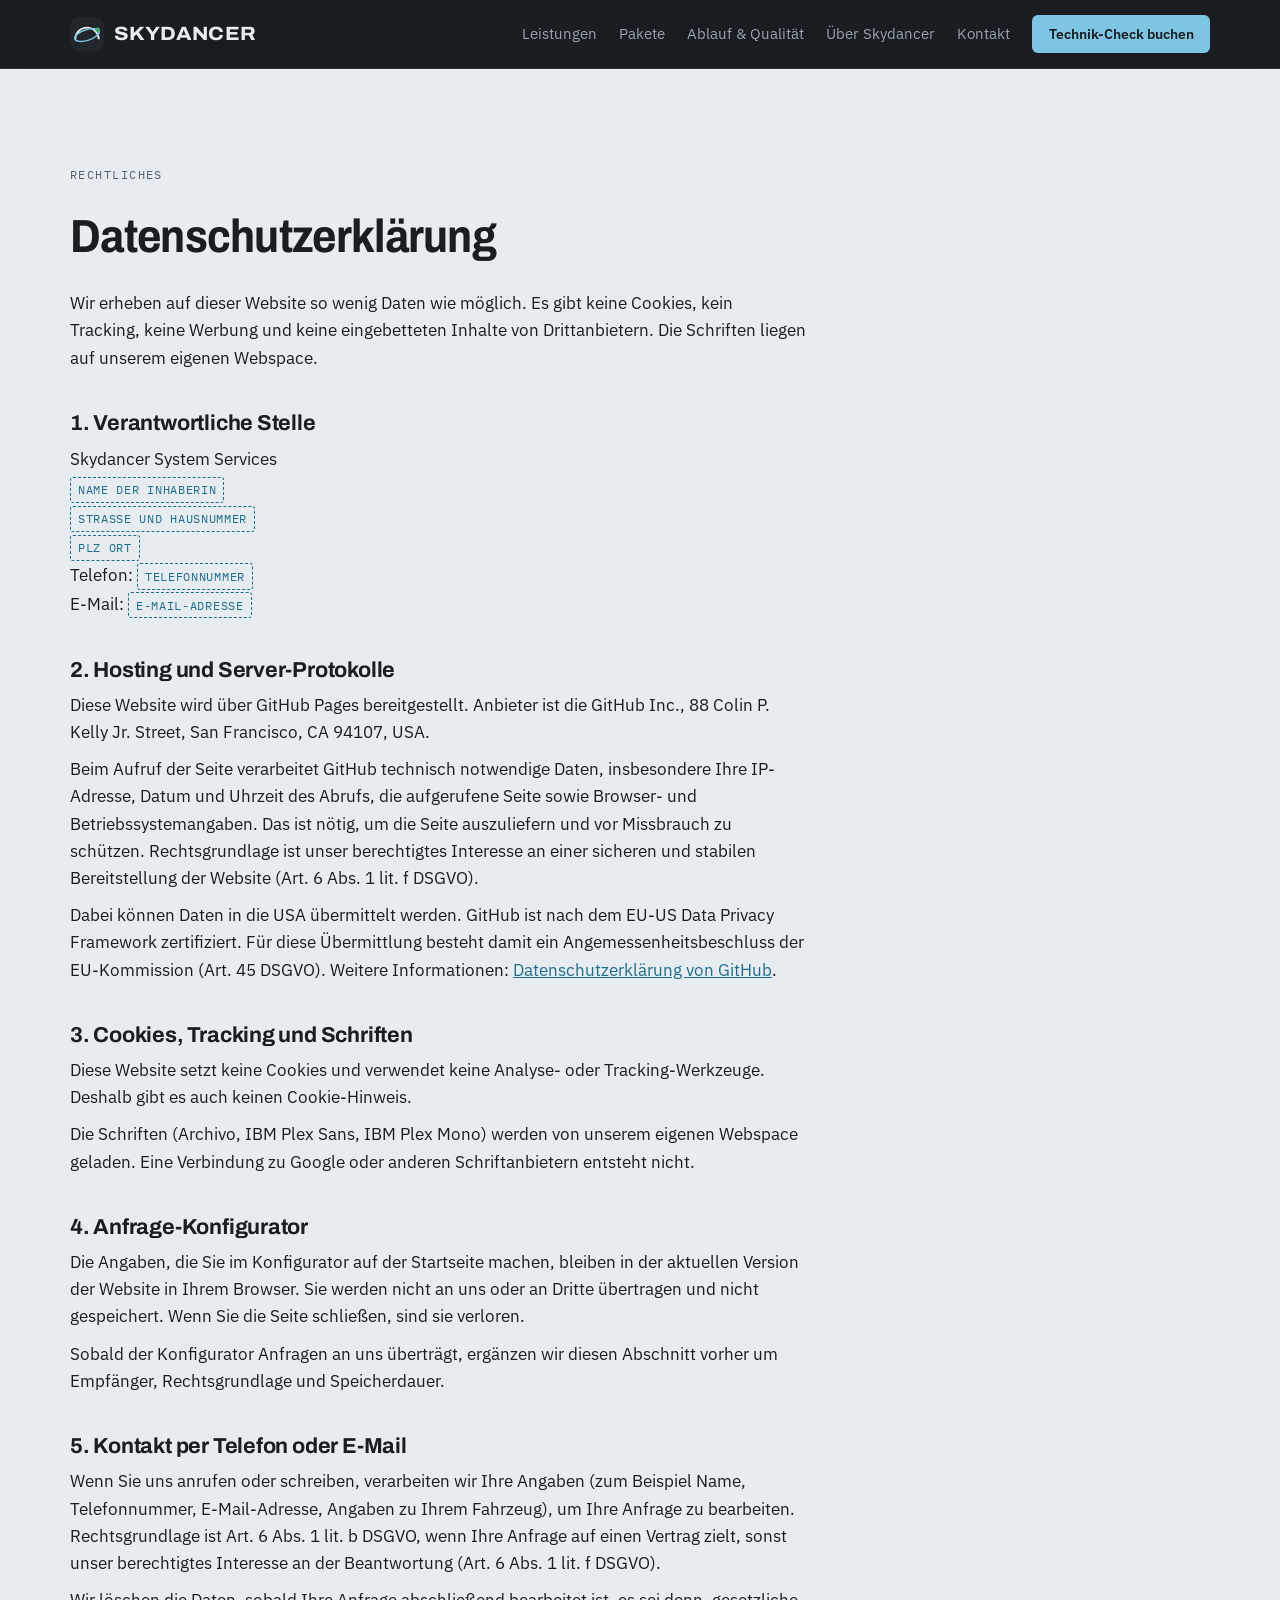
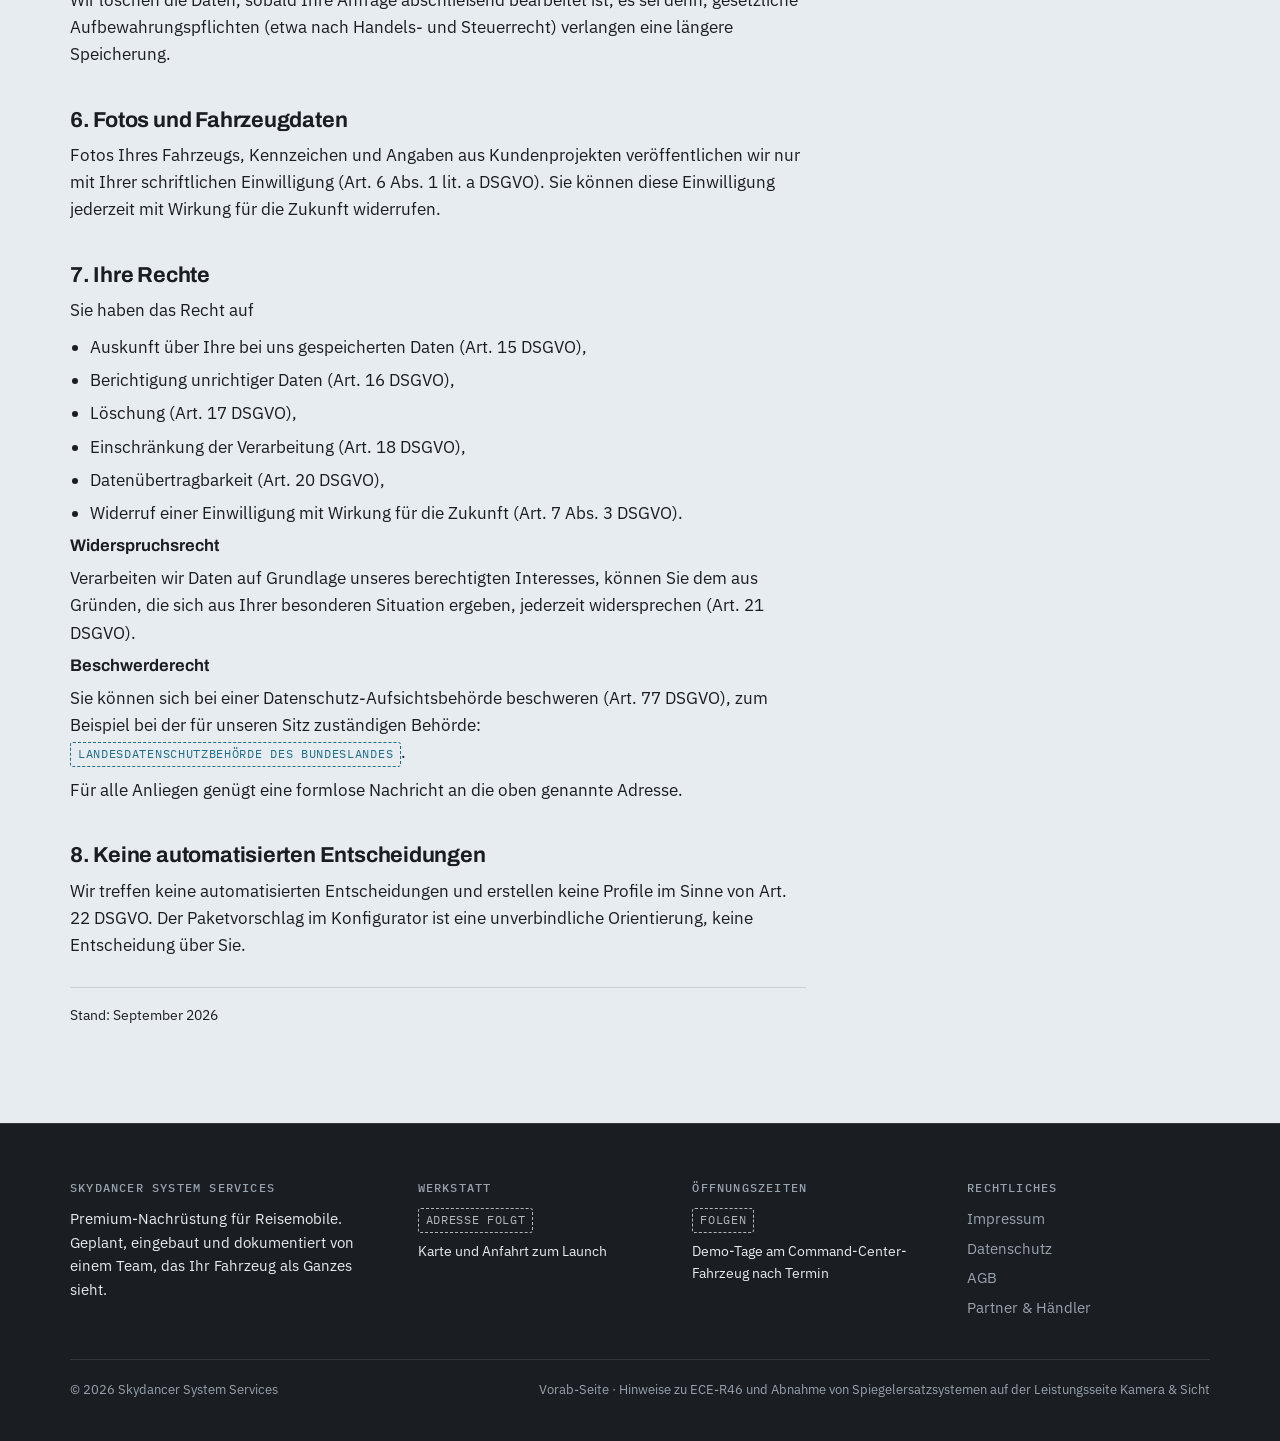
==== datenschutz.html @ 328a608f "Impressum und Datenschutz, Styles in gemeinsame Datei Impressum nach § 5 DDG und Datenschutzerklärun" ====
<!DOCTYPE html>
<html lang="de">
<head>
<meta charset="UTF-8" />
<meta name="viewport" content="width=device-width, initial-scale=1.0, viewport-fit=cover" />
<title>Datenschutz · Skydancer System Services</title>
<meta name="description" content="Datenschutzerklärung von Skydancer System Services." />
<meta name="robots" content="noindex, follow" />
<link rel="icon" href="data:image/svg+xml,%3Csvg xmlns='http://www.w3.org/2000/svg' viewBox='0 0 32 32'%3E%3Crect width='32' height='32' rx='8' fill='%231A1D21'/%3E%3Cpath d='M5 21a11 11 0 0 1 22 0' fill='none' stroke='%23E6ECF0' stroke-width='2'/%3E%3Cellipse cx='16' cy='17' rx='12' ry='5' fill='none' stroke='%237CC6E4' stroke-width='1.4' transform='rotate(-18 16 17)'/%3E%3Ccircle cx='26' cy='12' r='2.2' fill='%233FAE7A'/%3E%3C/svg%3E" />
<link rel="preload" href="fonts/archivo-500-800.woff2" as="font" type="font/woff2" crossorigin />
<link rel="stylesheet" href="fonts/fonts.css" />
<link rel="stylesheet" href="styles.css" />
</head>
<body>
<a class="skip" href="#inhalt">Zum Inhalt springen</a>

<header class="kopf">
  <div class="wrap kopf__innen">
    <a class="logo" href="index.html" aria-label="Skydancer, zur Startseite">
      <svg viewBox="0 0 32 32" aria-hidden="true"><rect width="32" height="32" rx="8" fill="#22262B"/><path d="M5 21a11 11 0 0 1 22 0" fill="none" stroke="#E6ECF0" stroke-width="1.8"/><ellipse cx="16" cy="17" rx="12" ry="5" fill="none" stroke="#7CC6E4" stroke-width="1.3" transform="rotate(-18 16 17)"/><circle cx="26" cy="12" r="2.2" fill="#3FAE7A"/></svg>
      <b>SKYDANCER</b>
    </a>
    <nav class="nav" aria-label="Hauptnavigation">
      <a href="index.html#bausteine">Leistungen</a>
      <a href="index.html#pakete">Pakete</a>
      <a href="index.html#ablauf">Ablauf &amp; Qualität</a>
      <a href="index.html#ueber">Über Skydancer</a>
      <a href="index.html#technik-check">Kontakt</a>
      <a class="btn" href="index.html#technik-check">Technik-Check buchen</a>
    </nav>
  </div>
</header>

<main id="inhalt" class="recht">
  <div class="wrap">
    <article class="recht__innen">
      <p class="label">Rechtliches</p>
      <h1>Datenschutzerklärung</h1>
      <p>Wir erheben auf dieser Website so wenig Daten wie möglich. Es gibt keine Cookies, kein Tracking, keine Werbung und keine eingebetteten Inhalte von Drittanbietern. Die Schriften liegen auf unserem eigenen Webspace.</p>

      <section>
        <h2>1. Verantwortliche Stelle</h2>
        <address>
          Skydancer System Services<br />
          <span class="ph">Name der Inhaberin</span><br />
          <span class="ph">Straße und Hausnummer</span><br />
          <span class="ph">PLZ Ort</span><br />
          Telefon: <span class="ph">Telefonnummer</span><br />
          E-Mail: <span class="ph">E-Mail-Adresse</span>
        </address>
      </section>

      <section>
        <h2>2. Hosting und Server-Protokolle</h2>
        <p>Diese Website wird über GitHub Pages bereitgestellt. Anbieter ist die GitHub Inc., 88 Colin P. Kelly Jr. Street, San Francisco, CA 94107, USA.</p>
        <p>Beim Aufruf der Seite verarbeitet GitHub technisch notwendige Daten, insbesondere Ihre IP-Adresse, Datum und Uhrzeit des Abrufs, die aufgerufene Seite sowie Browser- und Betriebssystemangaben. Das ist nötig, um die Seite auszuliefern und vor Missbrauch zu schützen. Rechtsgrundlage ist unser berechtigtes Interesse an einer sicheren und stabilen Bereitstellung der Website (Art. 6 Abs. 1 lit. f DSGVO).</p>
        <p>Dabei können Daten in die USA übermittelt werden. GitHub ist nach dem EU-US Data Privacy Framework zertifiziert. Für diese Übermittlung besteht damit ein Angemessenheitsbeschluss der EU-Kommission (Art. 45 DSGVO). Weitere Informationen: <a href="https://docs.github.com/de/site-policy/privacy-policies/github-general-privacy-statement" rel="noopener">Datenschutzerklärung von GitHub</a>.</p>
      </section>

      <section>
        <h2>3. Cookies, Tracking und Schriften</h2>
        <p>Diese Website setzt keine Cookies und verwendet keine Analyse- oder Tracking-Werkzeuge. Deshalb gibt es auch keinen Cookie-Hinweis.</p>
        <p>Die Schriften (Archivo, IBM Plex Sans, IBM Plex Mono) werden von unserem eigenen Webspace geladen. Eine Verbindung zu Google oder anderen Schriftanbietern entsteht nicht.</p>
      </section>

      <section>
        <h2>4. Anfrage-Konfigurator</h2>
        <p>Die Angaben, die Sie im Konfigurator auf der Startseite machen, bleiben in der aktuellen Version der Website in Ihrem Browser. Sie werden nicht an uns oder an Dritte übertragen und nicht gespeichert. Wenn Sie die Seite schließen, sind sie verloren.</p>
        <p>Sobald der Konfigurator Anfragen an uns überträgt, ergänzen wir diesen Abschnitt vorher um Empfänger, Rechtsgrundlage und Speicherdauer.</p>
      </section>

      <section>
        <h2>5. Kontakt per Telefon oder E-Mail</h2>
        <p>Wenn Sie uns anrufen oder schreiben, verarbeiten wir Ihre Angaben (zum Beispiel Name, Telefonnummer, E-Mail-Adresse, Angaben zu Ihrem Fahrzeug), um Ihre Anfrage zu bearbeiten. Rechtsgrundlage ist Art. 6 Abs. 1 lit. b DSGVO, wenn Ihre Anfrage auf einen Vertrag zielt, sonst unser berechtigtes Interesse an der Beantwortung (Art. 6 Abs. 1 lit. f DSGVO).</p>
        <p>Wir löschen die Daten, sobald Ihre Anfrage abschließend bearbeitet ist, es sei denn, gesetzliche Aufbewahrungspflichten (etwa nach Handels- und Steuerrecht) verlangen eine längere Speicherung.</p>
      </section>

      <section>
        <h2>6. Fotos und Fahrzeugdaten</h2>
        <p>Fotos Ihres Fahrzeugs, Kennzeichen und Angaben aus Kundenprojekten veröffentlichen wir nur mit Ihrer schriftlichen Einwilligung (Art. 6 Abs. 1 lit. a DSGVO). Sie können diese Einwilligung jederzeit mit Wirkung für die Zukunft widerrufen.</p>
      </section>

      <section>
        <h2>7. Ihre Rechte</h2>
        <p>Sie haben das Recht auf</p>
        <ul>
          <li>Auskunft über Ihre bei uns gespeicherten Daten (Art. 15 DSGVO),</li>
          <li>Berichtigung unrichtiger Daten (Art. 16 DSGVO),</li>
          <li>Löschung (Art. 17 DSGVO),</li>
          <li>Einschränkung der Verarbeitung (Art. 18 DSGVO),</li>
          <li>Datenübertragbarkeit (Art. 20 DSGVO),</li>
          <li>Widerruf einer Einwilligung mit Wirkung für die Zukunft (Art. 7 Abs. 3 DSGVO).</li>
        </ul>
        <h3>Widerspruchsrecht</h3>
        <p>Verarbeiten wir Daten auf Grundlage unseres berechtigten Interesses, können Sie dem aus Gründen, die sich aus Ihrer besonderen Situation ergeben, jederzeit widersprechen (Art. 21 DSGVO).</p>
        <h3>Beschwerderecht</h3>
        <p>Sie können sich bei einer Datenschutz-Aufsichtsbehörde beschweren (Art. 77 DSGVO), zum Beispiel bei der für unseren Sitz zuständigen Behörde: <span class="ph">Landesdatenschutzbehörde des Bundeslandes</span>.</p>
        <p>Für alle Anliegen genügt eine formlose Nachricht an die oben genannte Adresse.</p>
      </section>

      <section>
        <h2>8. Keine automatisierten Entscheidungen</h2>
        <p>Wir treffen keine automatisierten Entscheidungen und erstellen keine Profile im Sinne von Art. 22 DSGVO. Der Paketvorschlag im Konfigurator ist eine unverbindliche Orientierung, keine Entscheidung über Sie.</p>
      </section>

      <p class="recht__stand">Stand: September 2026</p>
    </article>
  </div>
</main>

<footer class="fuss">
  <div class="wrap">
    <div class="fuss__raster">
      <div>
        <h3>Skydancer System Services</h3>
        <p>Premium-Nachrüstung für Reisemobile. Geplant, eingebaut und dokumentiert von einem Team, das Ihr Fahrzeug als Ganzes sieht.</p>
      </div>
      <div>
        <h3>Werkstatt</h3>
        <p><span class="ph">Adresse folgt</span></p>
        <p class="leise" style="margin-top:8px; font-size:.85rem">Karte und Anfahrt zum Launch</p>
      </div>
      <div>
        <h3>Öffnungszeiten</h3>
        <p><span class="ph">folgen</span></p>
        <p class="leise" style="margin-top:8px; font-size:.85rem">Demo-Tage am Command-Center-Fahrzeug nach Termin</p>
      </div>
      <div>
        <h3>Rechtliches</h3>
        <ul>
          <li><a href="impressum.html">Impressum</a></li>
          <li><a href="datenschutz.html">Datenschutz</a></li>
          <li><a href="index.html#ueber">AGB</a></li>
          <li><a href="index.html#ueber">Partner &amp; Händler</a></li>
        </ul>
      </div>
    </div>
    <div class="fuss__unten">
      <span>© 2026 Skydancer System Services</span>
      <span>Vorab-Seite · Hinweise zu ECE-R46 und Abnahme von Spiegelersatzsystemen auf der Leistungsseite Kamera &amp; Sicht</span>
    </div>
  </div>
</footer>
</body>
</html>
---- fonts/fonts.css ----
/* Lokal gehostet (DSGVO): keine Verbindung zu Google Fonts. Nur Latin-Zeichensatz. */
@font-face {
  font-family: 'Archivo';
  font-style: normal;
  font-weight: 500 800;
  font-stretch: 62% 125%;
  font-display: swap;
  src: url(archivo-500-800.woff2) format('woff2');
  unicode-range: U+0000-00FF, U+0131, U+0152-0153, U+02BB-02BC, U+02C6, U+02DA, U+02DC, U+0304, U+0308, U+0329, U+2000-206F, U+20AC, U+2122, U+2191, U+2193, U+2212, U+2215, U+FEFF, U+FFFD;
}
@font-face {
  font-family: 'IBM Plex Mono';
  font-style: normal;
  font-weight: 400;
  font-display: swap;
  src: url(ibm-plex-mono-400.woff2) format('woff2');
  unicode-range: U+0000-00FF, U+0131, U+0152-0153, U+02BB-02BC, U+02C6, U+02DA, U+02DC, U+0304, U+0308, U+0329, U+2000-206F, U+20AC, U+2122, U+2191, U+2193, U+2212, U+2215, U+FEFF, U+FFFD;
}
@font-face {
  font-family: 'IBM Plex Mono';
  font-style: normal;
  font-weight: 500;
  font-display: swap;
  src: url(ibm-plex-mono-500.woff2) format('woff2');
  unicode-range: U+0000-00FF, U+0131, U+0152-0153, U+02BB-02BC, U+02C6, U+02DA, U+02DC, U+0304, U+0308, U+0329, U+2000-206F, U+20AC, U+2122, U+2191, U+2193, U+2212, U+2215, U+FEFF, U+FFFD;
}
@font-face {
  font-family: 'IBM Plex Sans';
  font-style: normal;
  font-weight: 400 600;
  font-stretch: 100%;
  font-display: swap;
  src: url(ibm-plex-sans.woff2) format('woff2');
  unicode-range: U+0000-00FF, U+0131, U+0152-0153, U+02BB-02BC, U+02C6, U+02DA, U+02DC, U+0304, U+0308, U+0329, U+2000-206F, U+20AC, U+2122, U+2191, U+2193, U+2212, U+2215, U+FEFF, U+FFFD;
}
---- styles.css ----
/* Skydancer — Vorab-Onepager nach KONZEPT.md.
   Bewusst ein einziger Look (Anthrazit mit Gletscherblau und kühlen hellen Flächen, kein Beige), daher keine Dark/Light-Umschaltung:
   alle Farben sind explizit gesetzt. */
:root {
  color-scheme: dark;
  --anthrazit: #1A1D21;
  --anthrazit-2: #22262B;
  --anthrazit-3: #2C3137;
  --eis: #E6ECF0;
  --eis-2: #F7F9FA;
  --gletscher: #7CC6E4;
  --gletscher-hell: #A6DAEE;
  --gletscher-dunkel: #1F6E8C;
  --gruen: #3FAE7A;
  --text: #E6ECF0;
  --text-leise: #98A3AE;
  --tinte: #1A1D21;
  --tinte-leise: #58626C;
  --linie: rgba(230, 236, 240, .12);
  --linie-stark: rgba(230, 236, 240, .28);
  --linie-hell: rgba(26, 29, 33, .14);

  --f-display: "Archivo", "Helvetica Neue", Arial, sans-serif;
  --f-text: "IBM Plex Sans", "Segoe UI", Roboto, Arial, sans-serif;
  --f-mono: "IBM Plex Mono", ui-monospace, "SFMono-Regular", Menlo, monospace;

  --s-1: clamp(2.6rem, 6.4vw, 5rem);
  --s-2: clamp(1.9rem, 3.8vw, 2.9rem);
  --s-3: clamp(1.25rem, 2vw, 1.5rem);
  --s-body: 1.0625rem;
  --s-klein: .875rem;
  --s-label: .75rem;

  --r: 6px;
  --breite: 1180px;
}

* { box-sizing: border-box; }
[hidden] { display: none !important; }
html { scroll-behavior: smooth; -webkit-text-size-adjust: 100%; }
@media (prefers-reduced-motion: reduce) {
  html { scroll-behavior: auto; }
  *, *::before, *::after { animation: none !important; transition: none !important; }
}
body {
  margin: 0;
  background: var(--anthrazit);
  color: var(--text);
  font-family: var(--f-text);
  font-size: var(--s-body);
  line-height: 1.6;
  font-variant-numeric: tabular-nums;
}
img, svg { max-width: 100%; }
a { color: inherit; }
h1, h2, h3 { font-family: var(--f-display); line-height: 1.08; margin: 0; text-wrap: balance; font-weight: 700; }
h1 { font-size: var(--s-1); font-stretch: 88%; letter-spacing: -.015em; }
h2 { font-size: var(--s-2); font-stretch: 92%; letter-spacing: -.01em; }
h3 { font-size: var(--s-3); font-stretch: 100%; font-weight: 650; }
p { margin: 0; }
:focus-visible { outline: 2px solid var(--gletscher-hell); outline-offset: 3px; border-radius: 3px; }

.wrap { max-width: var(--breite); margin-inline: auto; padding-inline: 20px; }
.label {
  font-family: var(--f-mono); font-size: var(--s-label); letter-spacing: .12em;
  text-transform: uppercase; color: var(--text-leise);
}
.leise { color: var(--text-leise); }
.skip { position: absolute; left: -999px; top: 0; }
.skip:focus { left: 16px; top: 16px; z-index: 100; background: var(--eis); color: var(--anthrazit); padding: 8px 14px; }

/* Buttons */
.btn {
  display: inline-flex; align-items: center; justify-content: center; gap: .5em;
  font: 600 .95rem/1 var(--f-text); text-decoration: none; cursor: pointer;
  padding: .95em 1.4em; border-radius: var(--r); border: 1px solid transparent;
  background: var(--gletscher); color: var(--anthrazit); transition: background .15s;
}
.btn:hover { background: var(--gletscher-hell); }
.btn--linie { background: transparent; color: var(--text); border-color: var(--linie-stark); }
.btn--linie:hover { background: rgba(230,236,240,.08); }
.btn-zeile { display: flex; flex-wrap: wrap; gap: 12px; }

/* Platzhalter: Inhalte, die erst mit echten Projekten kommen */
.ph {
  display: inline-block; font-family: var(--f-mono); font-size: .72rem; letter-spacing: .06em;
  text-transform: uppercase; padding: .2em .6em; border: 1px dashed currentColor; border-radius: 3px; opacity: .75;
}

/* ================= Header ================= */
.kopf {
  position: sticky; top: env(safe-area-inset-top, 0px); z-index: 20;
  background: rgba(26, 29, 33, .92); backdrop-filter: blur(10px); -webkit-backdrop-filter: blur(10px);
  border-bottom: 1px solid var(--linie);
}
.kopf__innen { display: flex; align-items: center; gap: 24px; min-height: 68px; }
.logo { display: flex; align-items: center; gap: 10px; text-decoration: none; margin-right: auto; }
.logo svg { width: 34px; height: 34px; flex: none; }
.logo b { font: 750 1.2rem/1 var(--f-display); font-stretch: 110%; letter-spacing: .02em; }
.nav { display: flex; align-items: center; gap: 22px; }
.nav a:not(.btn) { text-decoration: none; font-size: .92rem; color: var(--text-leise); }
.nav a:not(.btn):hover { color: var(--text); }
.nav .btn { padding: .75em 1.1em; font-size: .88rem; }
@media (max-width: 960px) { .nav a:not(.btn) { display: none; } }
@media (max-width: 560px) { .nav { display: none; } }

/* ================= 1 Hero ================= */
.hero { position: relative; overflow: hidden; border-bottom: 1px solid var(--linie); }
.hero__himmel { position: absolute; inset: 0; z-index: 0; }
.hero__himmel svg { width: 100%; height: 100%; display: block; }
.hero__innen {
  position: relative; z-index: 1; display: grid; gap: 40px;
  grid-template-columns: minmax(0, 1.15fr) minmax(0, .85fr); align-items: end;
  padding-block: clamp(56px, 9vw, 112px) clamp(40px, 6vw, 72px);
}
@media (max-width: 880px) { .hero__innen { grid-template-columns: minmax(0, 1fr); } }
.hero__text { display: grid; gap: 22px; max-width: 40rem; }
.hero__kern { font-family: var(--f-mono); font-size: .85rem; letter-spacing: .04em; color: var(--eis); display: flex; flex-wrap: wrap; gap: .3em 1.1em; }
.hero__kern span::before { content: ""; display: inline-block; width: 6px; height: 6px; border-radius: 50%; background: var(--gruen); margin-right: .55em; vertical-align: .15em; }
.hero__sub { font-size: 1.15rem; color: var(--text-leise); max-width: 34rem; }
.einstiege { display: grid; gap: 10px; }
.einstiege__liste { display: flex; flex-wrap: wrap; gap: 8px; }
.einstieg {
  font: 500 .9rem/1 var(--f-text); text-decoration: none; color: var(--eis);
  padding: .7em 1em; border: 1px solid var(--linie-stark); border-radius: 100px; background: rgba(26,29,33,.5);
}
.einstieg:hover { border-color: var(--gletscher); color: var(--gletscher-hell); }

/* Statustafel wie in der SmartCamper-App */
.tafel {
  background: rgba(34, 38, 43, .88); border: 1px solid var(--linie-stark); border-radius: 14px;
  padding: 18px; display: grid; gap: 14px; box-shadow: 0 30px 60px -30px rgba(0,0,0,.6);
  font-family: var(--f-mono); font-size: .8rem; max-width: 420px; justify-self: end; width: 100%;
}
@media (max-width: 880px) { .tafel { justify-self: start; } }
.tafel__kopf { display: flex; justify-content: space-between; color: var(--text-leise); letter-spacing: .08em; text-transform: uppercase; font-size: .7rem; }
.tafel__ok { color: var(--gruen); }
.tafel__raster { display: grid; grid-template-columns: repeat(2, minmax(0, 1fr)); gap: 8px; }
.kachel { border: 1px solid var(--linie); border-radius: 8px; padding: 10px 12px; display: grid; gap: 4px; }
.kachel dt { color: var(--text-leise); font-size: .68rem; letter-spacing: .08em; text-transform: uppercase; }
.kachel dd { margin: 0; font-size: 1.15rem; color: var(--eis); }
.kachel dd small { font-size: .72rem; color: var(--text-leise); }
.balken { height: 3px; background: var(--linie); border-radius: 2px; overflow: hidden; }
.balken i { display: block; height: 100%; background: var(--gruen); }
.tafel__fuss { display: flex; justify-content: space-between; gap: 8px; color: var(--text-leise); font-size: .7rem; border-top: 1px solid var(--linie); padding-top: 10px; }
.puls { display: inline-block; width: 7px; height: 7px; border-radius: 50%; background: var(--gruen); margin-right: 6px; animation: puls 2.4s ease-in-out infinite; }
@keyframes puls { 50% { opacity: .35; } }

/* ================= 2 Vertrauensleiste ================= */
.vertrauen { border-bottom: 1px solid var(--linie); background: var(--anthrazit-2); }
.vertrauen__innen { display: flex; flex-wrap: wrap; align-items: center; gap: 14px 36px; padding-block: 22px; }
.marken { display: flex; flex-wrap: wrap; gap: 8px 28px; font: 600 .95rem/1 var(--f-display); font-stretch: 115%; letter-spacing: .08em; color: var(--eis); opacity: .85; }
.vertrauen__zahlen { display: flex; flex-wrap: wrap; gap: 10px; margin-left: auto; color: var(--text-leise); }

/* ================= Sektionen ================= */
.sek { padding-block: clamp(72px, 10vw, 128px); }
.sek--hell { background: var(--eis); color: var(--tinte); }
.sek--hell .label, .sek--hell .leise { color: var(--tinte-leise); }
.sek--tief { background: var(--anthrazit-2); }
.sek__kopf { display: grid; gap: 16px; max-width: 44rem; margin-bottom: clamp(36px, 5vw, 56px); }
.sek__kopf p { font-size: 1.1rem; }

/* 3 Problem */
.problem { display: grid; grid-template-columns: minmax(0, 1fr) minmax(0, 1fr); gap: clamp(32px, 6vw, 80px); align-items: start; }
@media (max-width: 820px) { .problem { grid-template-columns: minmax(0, 1fr); } }
.chaos { display: grid; gap: 10px; }
.chaos li {
  list-style: none; display: grid; grid-template-columns: 7.5rem minmax(0, 1fr) auto; gap: 12px; align-items: baseline;
  padding: 12px 0; border-bottom: 1px solid var(--linie-hell); font-size: .95rem;
}
.chaos ul { margin: 0; padding: 0; }
.chaos .app { font-family: var(--f-mono); font-size: .78rem; color: var(--tinte-leise); }
.chaos .wer { font-family: var(--f-mono); font-size: .78rem; color: var(--gletscher-dunkel); text-align: right; }
@media (max-width: 480px) { .chaos li { grid-template-columns: minmax(0, 1fr); gap: 2px; } .chaos .wer { text-align: left; } }
.unterschied { display: grid; gap: 22px; }
.unterschied div { display: grid; gap: 4px; padding-left: 18px; border-left: 2px solid var(--gletscher); }
.unterschied h3 { font-size: 1.1rem; }
.unterschied p { color: var(--tinte-leise); font-size: .98rem; }

/* 4 Bausteine */
.bausteine { display: grid; grid-template-columns: repeat(auto-fit, minmax(210px, 1fr)); gap: 1px; background: var(--linie); border: 1px solid var(--linie); border-radius: 10px; overflow: hidden; }
.baustein { background: var(--anthrazit); padding: 26px 22px; display: flex; flex-direction: column; gap: 12px; }
.baustein svg { width: 36px; height: 36px; color: var(--gletscher); }
.baustein p { color: var(--text-leise); font-size: .95rem; flex: 1; }
.baustein .preis { font-family: var(--f-mono); font-size: .8rem; color: var(--eis); border-top: 1px solid var(--linie); padding-top: 12px; }
.baustein .preis small { display: block; color: var(--text-leise); font-size: .7rem; letter-spacing: .06em; text-transform: uppercase; }
.baustein a { font-size: .9rem; font-weight: 600; color: var(--gletscher-hell); text-decoration: none; }
.baustein a:hover { text-decoration: underline; }
.preishinweis { margin-top: 18px; font-size: var(--s-klein); color: var(--text-leise); }

/* 5 Command Center */
.cc { display: grid; grid-template-columns: minmax(0, 1.5fr) minmax(0, 1fr); gap: 32px; align-items: start; }
@media (max-width: 960px) { .cc { grid-template-columns: minmax(0, 1fr); } }
.fahrzeug { position: relative; border: 1px solid var(--linie); border-radius: 12px; background:
  linear-gradient(var(--linie) 1px, transparent 1px) 0 0 / 40px 40px,
  linear-gradient(90deg, var(--linie) 1px, transparent 1px) 0 0 / 40px 40px, var(--anthrazit); overflow: hidden; }
.fahrzeug svg { display: block; width: 100%; height: auto; }
.fahrzeug__masze { position: absolute; left: 14px; top: 12px; font-family: var(--f-mono); font-size: .7rem; color: var(--text-leise); letter-spacing: .06em; }
.hotspot {
  position: absolute; transform: translate(-50%, -50%); width: 34px; height: 34px; border-radius: 50%;
  border: 1.5px solid var(--gletscher); background: rgba(26,29,33,.85); color: var(--eis); cursor: pointer;
  font: 600 .72rem/1 var(--f-mono); display: grid; place-items: center; padding: 0;
}
.hotspot::after { content: ""; position: absolute; inset: -7px; border-radius: 50%; border: 1px solid var(--gletscher); opacity: .5; animation: ring 2.8s ease-out infinite; }
@keyframes ring { from { transform: scale(.7); opacity: .6; } to { transform: scale(1.4); opacity: 0; } }
.hotspot[aria-pressed="true"] { background: var(--gletscher); color: var(--anthrazit); }
.hotspot[aria-pressed="true"]::after { animation: none; opacity: 0; }
@media (max-width: 520px) { .hotspot { width: 28px; height: 28px; } }
.modul-legende { display: flex; flex-wrap: wrap; gap: 6px; padding: 12px 14px; border-top: 1px solid var(--linie); }
.modul-legende button {
  font: 500 .8rem/1 var(--f-text); color: var(--text-leise); background: none; cursor: pointer;
  border: 1px solid var(--linie); border-radius: 100px; padding: .55em .85em;
}
.modul-legende button[aria-pressed="true"] { color: var(--eis); border-color: var(--gletscher); }
.modul { border: 1px solid var(--linie); border-radius: 12px; padding: 24px; display: grid; gap: 14px; background: var(--anthrazit-2); }
.modul ul { margin: 0; padding-left: 1.1em; color: var(--text-leise); display: grid; gap: 6px; font-size: .95rem; }
.modul__status { font-family: var(--f-mono); font-size: .78rem; color: var(--gruen); }
.cc__paket { margin-top: 24px; display: grid; gap: 14px; border-top: 1px solid var(--linie); padding-top: 22px; }
.cc__preis { font: 700 clamp(1.7rem, 3vw, 2.2rem)/1 var(--f-display); font-stretch: 95%; color: var(--eis); }
.cc__preis small { font: 400 .8rem/1.4 var(--f-text); color: var(--text-leise); display: block; margin-top: 6px; }

.leiter { margin-top: clamp(48px, 6vw, 72px); overflow-x: auto; }
.leiter table { width: 100%; min-width: 640px; border-collapse: collapse; font-size: .92rem; }
.leiter th, .leiter td { text-align: left; padding: 14px 12px; border-bottom: 1px solid var(--linie); vertical-align: top; }
.leiter th { font: 500 var(--s-label)/1.3 var(--f-mono); letter-spacing: .1em; text-transform: uppercase; color: var(--text-leise); }
.leiter td:nth-child(3) { font-family: var(--f-mono); white-space: nowrap; color: var(--eis); }
.leiter tr.empfohlen td { background: rgba(124,198,228,.09); }
.leiter tr.empfohlen td:first-child { box-shadow: inset 2px 0 0 var(--gletscher); }
.badge { font: 500 .66rem/1 var(--f-mono); letter-spacing: .08em; text-transform: uppercase; background: var(--gletscher); color: var(--anthrazit); padding: .35em .55em; border-radius: 3px; margin-left: .5em; vertical-align: .15em; }

/* 6 Ablauf */
.ablauf { display: grid; grid-template-columns: repeat(4, minmax(0, 1fr)); gap: 0; counter-reset: schritt; position: relative; }
@media (max-width: 880px) { .ablauf { grid-template-columns: minmax(0, 1fr); } }
.schritt { padding: 26px 22px 26px 0; border-top: 2px solid var(--tinte); display: grid; gap: 10px; align-content: start; }
@media (max-width: 880px) { .schritt { padding-right: 0; } }
.schritt__nr { font-family: var(--f-mono); font-size: .8rem; color: var(--gletscher-dunkel); letter-spacing: .08em; }
.schritt p { color: var(--tinte-leise); font-size: .96rem; }
.schritt .dauer { font-family: var(--f-mono); font-size: .75rem; color: var(--tinte); }
.ablauf__cta { margin-top: 40px; display: flex; flex-wrap: wrap; gap: 16px; align-items: center; }
.sek--hell .btn--linie { color: var(--tinte); border-color: rgba(26, 29, 33,.35); }

/* 7 Referenz */
.referenz { display: grid; grid-template-columns: minmax(0, 1fr) minmax(0, 1fr); gap: clamp(32px, 5vw, 64px); align-items: start; }
@media (max-width: 880px) { .referenz { grid-template-columns: minmax(0, 1fr); } }
.story { display: grid; gap: 18px; }
.story dl { display: grid; grid-template-columns: 7rem minmax(0, 1fr); gap: 10px 16px; margin: 0; }
.story dt { font-family: var(--f-mono); font-size: .75rem; letter-spacing: .08em; text-transform: uppercase; color: var(--text-leise); padding-top: .2em; }
.story dd { margin: 0; }
.zitat { font: 500 1.25rem/1.4 var(--f-display); font-stretch: 95%; color: var(--eis); border-left: 2px solid var(--gletscher); padding-left: 18px; }
.akte { border: 1px solid var(--linie-stark); border-radius: 10px; background: var(--anthrazit); font-family: var(--f-mono); font-size: .8rem; overflow: hidden; }
.akte__kopf { display: flex; justify-content: space-between; gap: 10px; flex-wrap: wrap; padding: 14px 16px; border-bottom: 1px solid var(--linie); color: var(--text-leise); font-size: .72rem; letter-spacing: .06em; text-transform: uppercase; }
.akte__scroll { overflow-x: auto; }
.akte table { width: 100%; border-collapse: collapse; min-width: 420px; }
.akte th, .akte td { text-align: left; padding: 9px 16px; border-bottom: 1px solid var(--linie); }
.akte th { color: var(--text-leise); font-weight: 400; font-size: .68rem; letter-spacing: .08em; text-transform: uppercase; }
.akte td.num { text-align: right; }
.akte th.num { text-align: right; }
.akte__fuss { padding: 12px 16px; color: var(--text-leise); display: flex; flex-wrap: wrap; justify-content: space-between; gap: 8px; }

/* 8 Konfigurator */
.konf { display: grid; grid-template-columns: minmax(0, 1fr) minmax(0, 1.4fr); gap: clamp(32px, 5vw, 72px); align-items: start; }
@media (max-width: 900px) { .konf { grid-template-columns: minmax(0, 1fr); } }
.konf__info { display: grid; gap: 18px; }
.konf__info ol { margin: 0; padding-left: 1.2em; display: grid; gap: 6px; color: var(--tinte-leise); }
.formular { background: var(--eis-2); border: 1px solid var(--linie-hell); border-radius: 12px; padding: clamp(20px, 3vw, 32px); display: grid; gap: 22px; color: var(--tinte); }
.fortschritt { display: grid; grid-template-columns: repeat(4, minmax(0, 1fr)); gap: 6px; }
.fortschritt span { display: grid; gap: 6px; font: 500 .7rem/1.2 var(--f-mono); letter-spacing: .06em; text-transform: uppercase; color: var(--tinte-leise); }
.fortschritt span::before { content: ""; height: 3px; border-radius: 2px; background: var(--linie-hell); }
.fortschritt span.fertig::before, .fortschritt span.aktiv::before { background: var(--gletscher); }
.fortschritt span.aktiv { color: var(--tinte); }
@media (max-width: 480px) { .fortschritt span { font-size: 0; gap: 0; } }
fieldset { border: 0; margin: 0; padding: 0; display: grid; gap: 16px; min-width: 0; }
legend { font: 700 1.3rem/1.2 var(--f-display); padding: 0; margin-bottom: 4px; }
.feld { display: grid; gap: 6px; }
.feld > label, .feld > .feld__titel { font-size: .85rem; font-weight: 600; }
.feld small { color: var(--tinte-leise); font-size: .8rem; }
.feldreihe { display: grid; grid-template-columns: repeat(auto-fit, minmax(150px, 1fr)); gap: 14px; }
input[type="text"], input[type="tel"], input[type="number"], select, textarea {
  font: 400 1rem/1.4 var(--f-text); color: var(--tinte); background: #fff; width: 100%;
  border: 1px solid rgba(26, 29, 33,.25); border-radius: var(--r); padding: .7em .8em;
  color-scheme: light;
}
textarea { min-height: 84px; resize: vertical; }
input:focus-visible, select:focus-visible, textarea:focus-visible { outline: 2px solid var(--gletscher); outline-offset: 1px; }
.chips { display: flex; flex-wrap: wrap; gap: 8px; }
.chip { position: relative; }
.chip input { position: absolute; opacity: 0; inset: 0; margin: 0; cursor: pointer; }
.chip span { display: inline-block; padding: .6em 1em; border: 1px solid rgba(26, 29, 33,.25); border-radius: 100px; font-size: .9rem; background: #fff; }
.chip input:checked + span { background: var(--anthrazit); color: var(--eis); border-color: var(--anthrazit); }
.chip input:focus-visible + span { outline: 2px solid var(--gletscher); outline-offset: 2px; }
.wahl { display: grid; grid-template-columns: repeat(auto-fit, minmax(170px, 1fr)); gap: 8px; }
.wahl label { position: relative; display: grid; gap: 4px; padding: 14px; border: 1px solid rgba(26, 29, 33,.2); border-radius: 8px; background: #fff; cursor: pointer; font-size: .82rem; color: var(--tinte-leise); }
.wahl label b { font-size: .95rem; color: var(--tinte); }
.wahl input { position: absolute; top: 12px; right: 12px; accent-color: var(--gletscher-dunkel); }
.wahl label:has(input:checked) { border-color: var(--gletscher-dunkel); box-shadow: inset 0 0 0 1px var(--gletscher-dunkel); }
.check { display: flex; gap: 10px; align-items: flex-start; font-size: .95rem; }
.check input { margin-top: .3em; accent-color: var(--gletscher-dunkel); }
.vorschlag { border: 1px dashed rgba(26, 29, 33,.3); border-radius: 8px; padding: 14px 16px; display: grid; gap: 4px; font-size: .92rem; }
.vorschlag b { font-family: var(--f-display); font-size: 1.05rem; }
.vorschlag .spanne { font-family: var(--f-mono); color: var(--gletscher-dunkel); }
.formular__nav { display: flex; justify-content: space-between; gap: 10px; flex-wrap: wrap; border-top: 1px solid var(--linie-hell); padding-top: 18px; }
.formular__nav .btn--linie { color: var(--tinte); border-color: rgba(26, 29, 33,.3); }
.formular__nav .btn--linie:hover { background: rgba(26, 29, 33,.06); }
.fehler { color: #A3341F; font-size: .88rem; }
.ergebnis { display: grid; gap: 14px; }
.ergebnis h3 { font-size: 1.4rem; }
.ergebnis dl { display: grid; grid-template-columns: 9rem minmax(0, 1fr); gap: 8px 14px; margin: 0; font-size: .92rem; }
.ergebnis dt { color: var(--tinte-leise); }
.ergebnis dd { margin: 0; }
.hinweis { font-size: .85rem; color: var(--tinte-leise); background: rgba(26, 29, 33,.05); border-radius: 6px; padding: 12px 14px; }

/* Footer */
.fuss { padding-block: 56px 40px; border-top: 1px solid var(--linie); }
.fuss__raster { display: grid; grid-template-columns: 1.3fr 1fr 1fr 1fr; gap: 32px; }
@media (max-width: 820px) { .fuss__raster { grid-template-columns: minmax(0, 1fr) minmax(0, 1fr); } }
@media (max-width: 480px) { .fuss__raster { grid-template-columns: minmax(0, 1fr); } }
.fuss h3 { font: 500 var(--s-label)/1.3 var(--f-mono); letter-spacing: .1em; text-transform: uppercase; color: var(--text-leise); margin-bottom: 12px; }
.fuss p, .fuss li { font-size: .92rem; color: var(--eis); }
.fuss ul { list-style: none; margin: 0; padding: 0; display: grid; gap: 6px; }
.fuss a { text-decoration: none; color: var(--text-leise); }
.fuss a:hover { color: var(--eis); }
.fuss__unten { margin-top: 40px; padding-top: 20px; border-top: 1px solid var(--linie); display: flex; flex-wrap: wrap; justify-content: space-between; gap: 12px; font-size: .8rem; color: var(--text-leise); }

/* Sticky-CTA mobil */
.mobil-cta {
  display: none; position: fixed; left: 0; right: 0; bottom: 0; z-index: 30;
  padding: 10px 16px calc(10px + env(safe-area-inset-bottom, 0px));
  background: rgba(26,29,33,.96); border-top: 1px solid var(--linie-stark);
  gap: 8px;
}
.mobil-cta .btn { flex: 1; padding: .9em .6em; font-size: .9rem; }
@media (max-width: 720px) {
  .mobil-cta { display: flex; }
  body { padding-bottom: 76px; }
}

/* ================= Rechtsseiten (Impressum, Datenschutz) ================= */
.recht { padding-block: clamp(48px, 8vw, 96px); background: var(--eis); color: var(--tinte); }
.recht__innen { max-width: 46rem; display: grid; gap: 28px; }
.recht h1 { font-size: var(--s-2); }
.recht h2 { font-size: 1.35rem; font-stretch: 100%; margin-top: 12px; }
.recht h3 { font-size: 1.05rem; }
.recht section { display: grid; gap: 10px; }
.recht p, .recht li { color: var(--tinte); }
.recht ul { margin: 0; padding-left: 1.2em; display: grid; gap: 6px; }
.recht a { color: var(--gletscher-dunkel); }
.recht .label { color: var(--tinte-leise); }
.recht address { font-style: normal; line-height: 1.7; }
.recht__stand { font-size: var(--s-klein); color: var(--tinte-leise); border-top: 1px solid var(--linie-hell); padding-top: 16px; }
.recht .ph { color: var(--gletscher-dunkel); opacity: 1; }
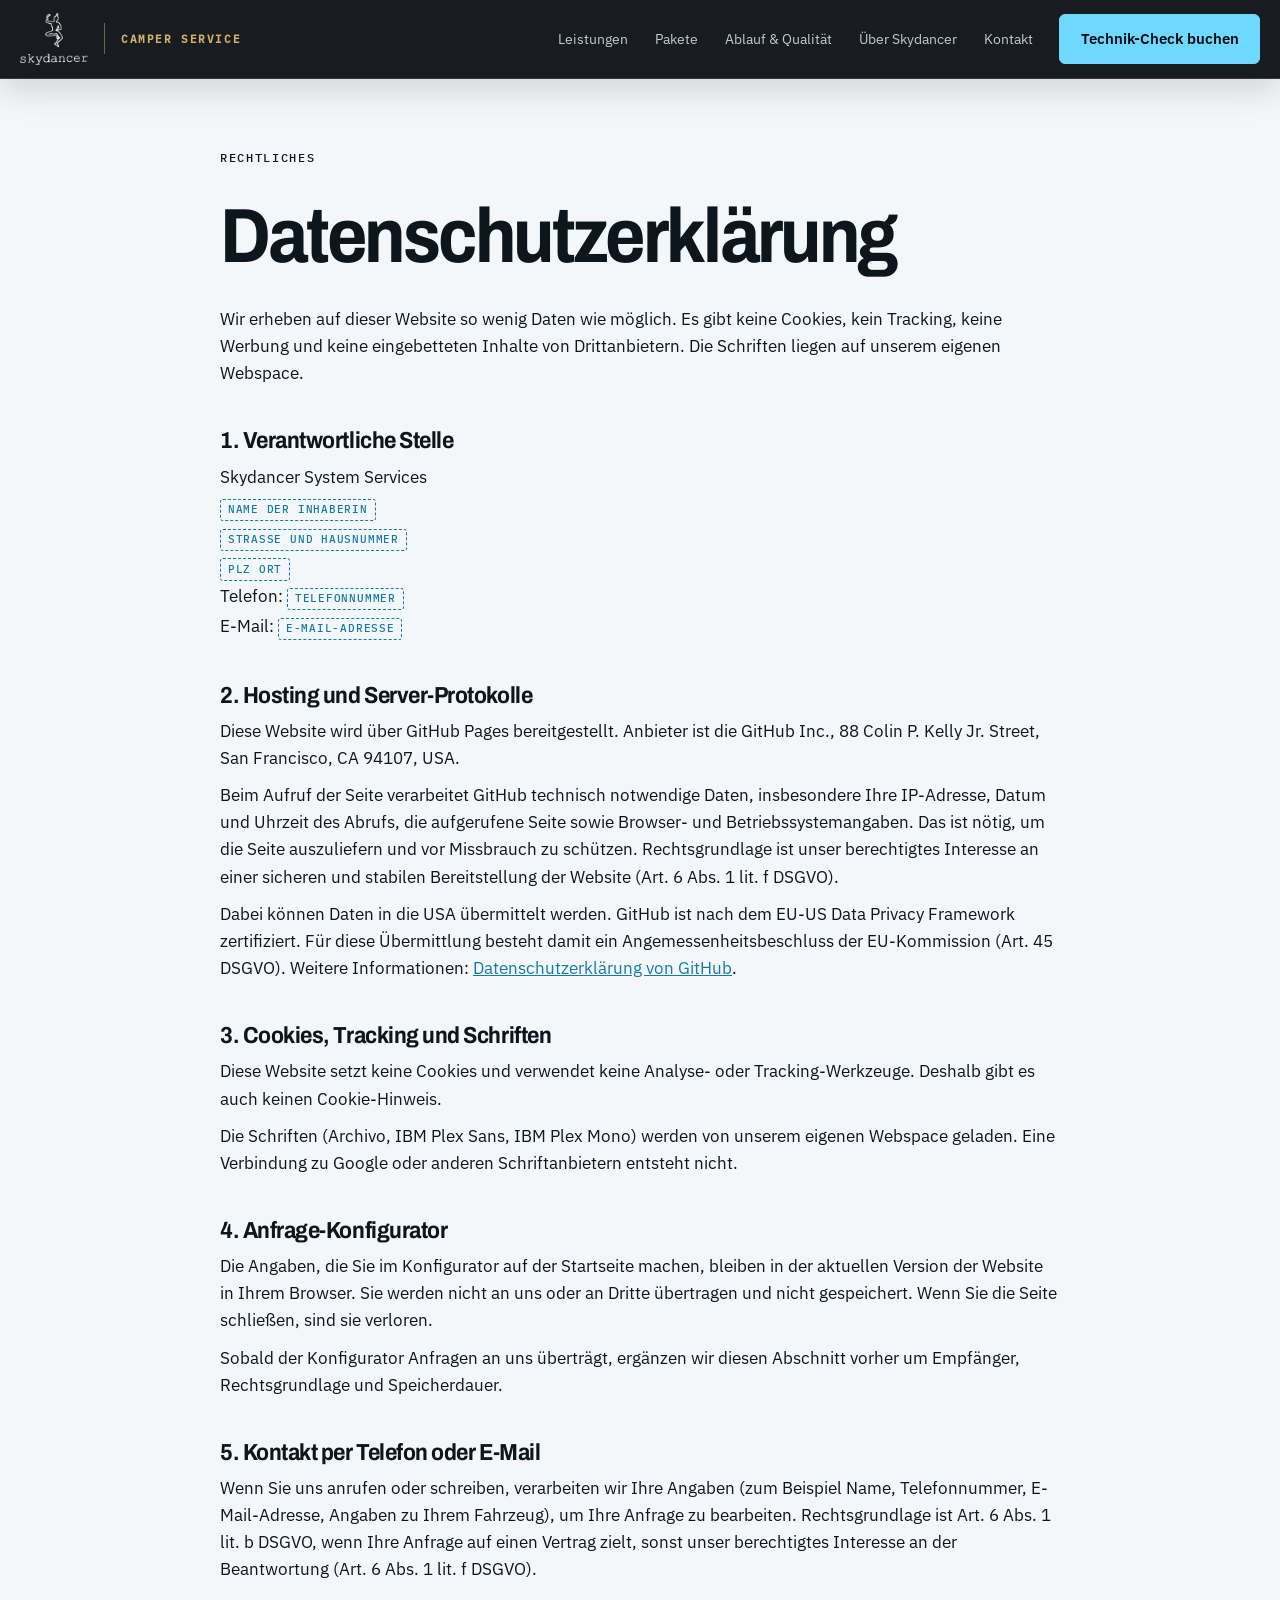
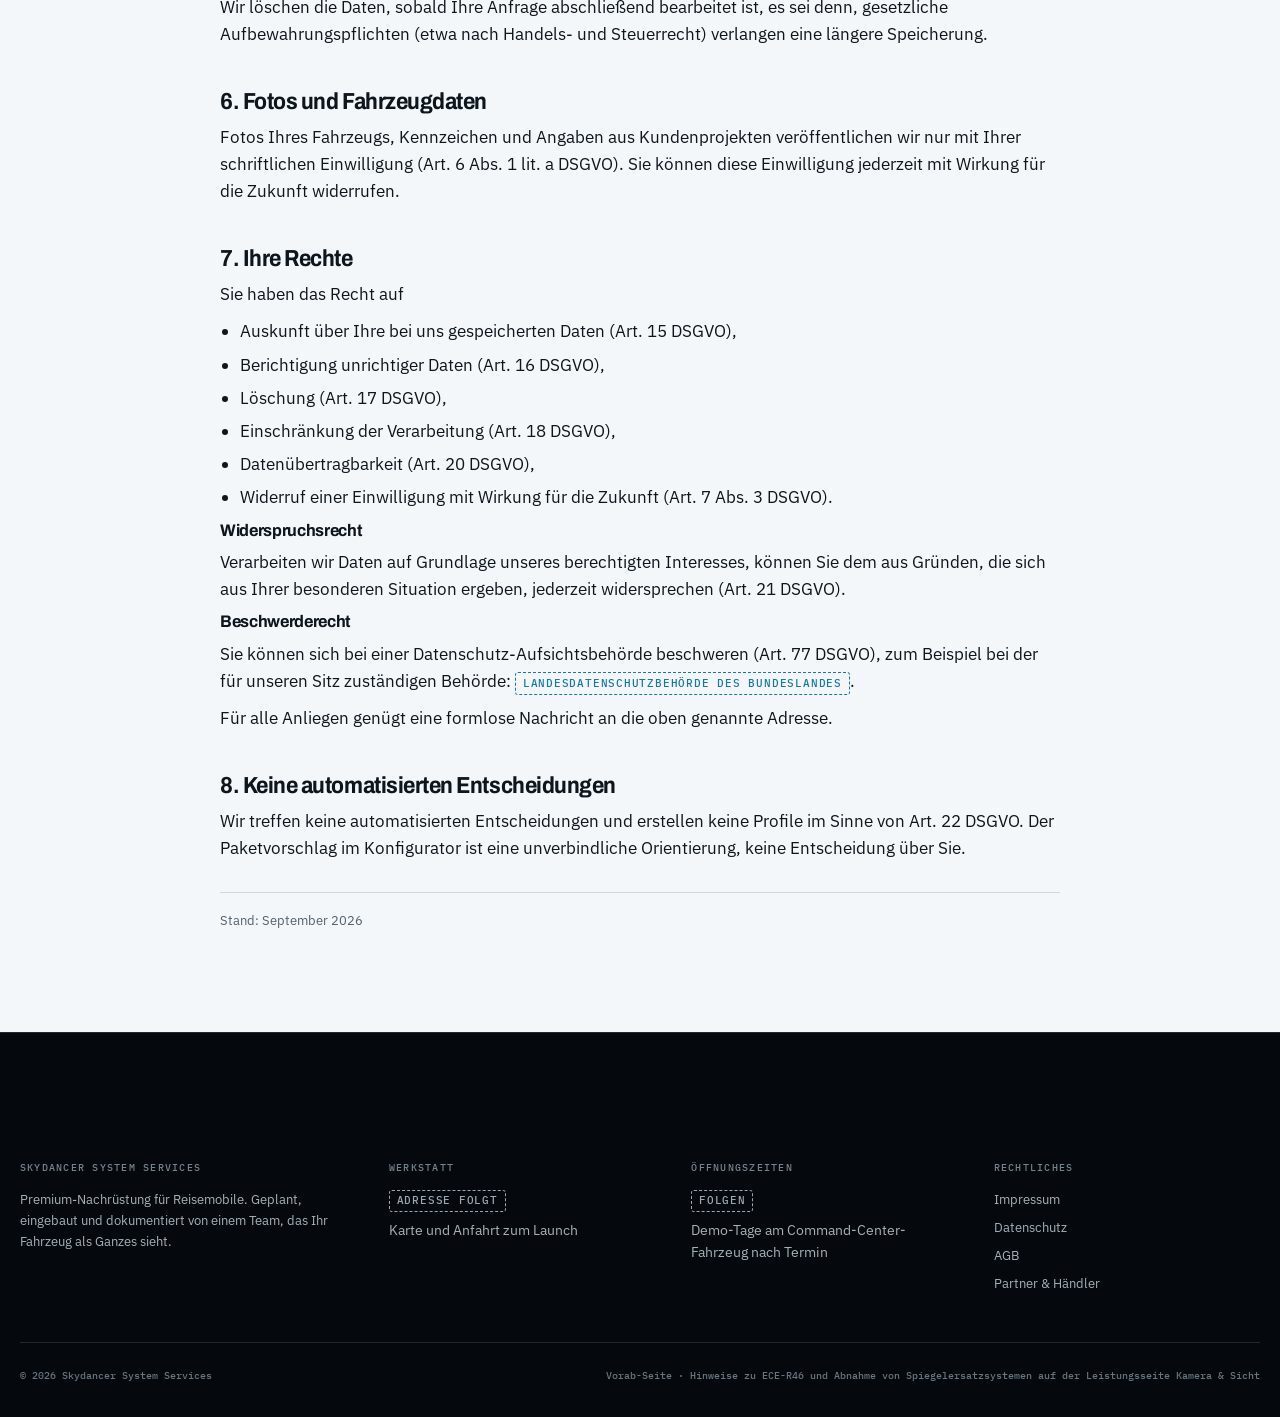
==== commit 92d066b6: "Allgemeinen Camper Service benennen" ====
--- a/datenschutz.html
+++ b/datenschutz.html
@@ -6,7 +6,7 @@
 <title>Datenschutz · Skydancer System Services</title>
 <meta name="description" content="Datenschutzerklärung von Skydancer System Services." />
 <meta name="robots" content="noindex, follow" />
-<link rel="icon" href="data:image/svg+xml,%3Csvg xmlns='http://www.w3.org/2000/svg' viewBox='0 0 32 32'%3E%3Crect width='32' height='32' rx='8' fill='%231A1D21'/%3E%3Cpath d='M5 21a11 11 0 0 1 22 0' fill='none' stroke='%23E6ECF0' stroke-width='2'/%3E%3Cellipse cx='16' cy='17' rx='12' ry='5' fill='none' stroke='%237CC6E4' stroke-width='1.4' transform='rotate(-18 16 17)'/%3E%3Ccircle cx='26' cy='12' r='2.2' fill='%233FAE7A'/%3E%3C/svg%3E" />
+<link rel="icon" type="image/png" href="assets/skydancer-logo.png" />
 <link rel="preload" href="fonts/archivo-500-800.woff2" as="font" type="font/woff2" crossorigin />
 <link rel="stylesheet" href="fonts/fonts.css" />
 <link rel="stylesheet" href="styles.css" />
@@ -14,13 +14,14 @@
 <body>
 <a class="skip" href="#inhalt">Zum Inhalt springen</a>
 
-<header class="kopf">
+<header class="kopf" data-header>
   <div class="wrap kopf__innen">
     <a class="logo" href="index.html" aria-label="Skydancer, zur Startseite">
-      <svg viewBox="0 0 32 32" aria-hidden="true"><rect width="32" height="32" rx="8" fill="#22262B"/><path d="M5 21a11 11 0 0 1 22 0" fill="none" stroke="#E6ECF0" stroke-width="1.8"/><ellipse cx="16" cy="17" rx="12" ry="5" fill="none" stroke="#7CC6E4" stroke-width="1.3" transform="rotate(-18 16 17)"/><circle cx="26" cy="12" r="2.2" fill="#3FAE7A"/></svg>
-      <b>SKYDANCER</b>
+      <img class="logo__bild" src="assets/skydancer-logo.png" width="174" height="134" alt="" />
+      <span class="logo__zusatz">Camper Service</span>
     </a>
-    <nav class="nav" aria-label="Hauptnavigation">
+    <button class="menu-btn" type="button" aria-expanded="false" aria-controls="hauptnav" data-menu-button><span class="sr-only">Menü öffnen</span><i></i><i></i></button>
+    <nav class="nav" id="hauptnav" aria-label="Hauptnavigation" data-navigation>
       <a href="index.html#bausteine">Leistungen</a>
       <a href="index.html#pakete">Pakete</a>
       <a href="index.html#ablauf">Ablauf &amp; Qualität</a>
@@ -141,5 +142,6 @@
     </div>
   </div>
 </footer>
+<script src="script.js" defer></script>
 </body>
 </html>
--- a/styles.css
+++ b/styles.css
@@ -1,350 +1,577 @@
-/* Skydancer — Vorab-Onepager nach KONZEPT.md.
-   Bewusst ein einziger Look (Anthrazit mit Gletscherblau und kühlen hellen Flächen, kein Beige), daher keine Dark/Light-Umschaltung:
-   alle Farben sind explizit gesetzt. */
+/* Skydancer System Services — Premium-Relaunch 2026
+   Automotive-Präzision, kühle Farben, keine extern geladenen Schriften. */
 :root {
   color-scheme: dark;
-  --anthrazit: #1A1D21;
-  --anthrazit-2: #22262B;
-  --anthrazit-3: #2C3137;
-  --eis: #E6ECF0;
-  --eis-2: #F7F9FA;
-  --gletscher: #7CC6E4;
-  --gletscher-hell: #A6DAEE;
-  --gletscher-dunkel: #1F6E8C;
-  --gruen: #3FAE7A;
-  --text: #E6ECF0;
-  --text-leise: #98A3AE;
-  --tinte: #1A1D21;
-  --tinte-leise: #58626C;
-  --linie: rgba(230, 236, 240, .12);
-  --linie-stark: rgba(230, 236, 240, .28);
-  --linie-hell: rgba(26, 29, 33, .14);
-
+  --nacht: #070b10;
+  --nacht-2: #0b1118;
+  --nacht-3: #101923;
+  --panel: #121c26;
+  --eis: #f4f7f9;
+  --eis-2: #e8eef2;
+  --eis-3: #d5dfe5;
+  --blau: #6ed8ff;
+  --blau-hell: #a7ebff;
+  --blau-dunkel: #147aa3;
+  --gruen: #5fe0a0;
+  --text: #f4f7f9;
+  --text-leise: #9ba8b3;
+  --tinte: #0d151d;
+  --tinte-leise: #52616d;
+  --linie: rgba(244, 247, 249, .13);
+  --linie-stark: rgba(244, 247, 249, .25);
+  --linie-hell: rgba(13, 21, 29, .14);
+  --schatten: 0 30px 80px rgba(0, 0, 0, .25);
   --f-display: "Archivo", "Helvetica Neue", Arial, sans-serif;
-  --f-text: "IBM Plex Sans", "Segoe UI", Roboto, Arial, sans-serif;
+  --f-text: "IBM Plex Sans", "Segoe UI", Arial, sans-serif;
   --f-mono: "IBM Plex Mono", ui-monospace, "SFMono-Regular", Menlo, monospace;
-
-  --s-1: clamp(2.6rem, 6.4vw, 5rem);
-  --s-2: clamp(1.9rem, 3.8vw, 2.9rem);
-  --s-3: clamp(1.25rem, 2vw, 1.5rem);
-  --s-body: 1.0625rem;
-  --s-klein: .875rem;
-  --s-label: .75rem;
-
-  --r: 6px;
-  --breite: 1180px;
+  --r-klein: 6px;
+  --r: 12px;
+  --r-gross: 20px;
+  --breite: 1240px;
 }
 
 * { box-sizing: border-box; }
 [hidden] { display: none !important; }
-html { scroll-behavior: smooth; -webkit-text-size-adjust: 100%; }
-@media (prefers-reduced-motion: reduce) {
-  html { scroll-behavior: auto; }
-  *, *::before, *::after { animation: none !important; transition: none !important; }
-}
-body {
-  margin: 0;
-  background: var(--anthrazit);
-  color: var(--text);
-  font-family: var(--f-text);
-  font-size: var(--s-body);
-  line-height: 1.6;
-  font-variant-numeric: tabular-nums;
-}
-img, svg { max-width: 100%; }
+html { scroll-behavior: smooth; scroll-padding-top: 82px; -webkit-text-size-adjust: 100%; }
+body { margin: 0; overflow-x: hidden; background: var(--nacht); color: var(--text); font-family: var(--f-text); font-size: 1.0625rem; line-height: 1.6; font-variant-numeric: tabular-nums; }
+body, button, input, select, textarea { -webkit-font-smoothing: antialiased; }
+img, svg { display: block; max-width: 100%; }
 a { color: inherit; }
-h1, h2, h3 { font-family: var(--f-display); line-height: 1.08; margin: 0; text-wrap: balance; font-weight: 700; }
-h1 { font-size: var(--s-1); font-stretch: 88%; letter-spacing: -.015em; }
-h2 { font-size: var(--s-2); font-stretch: 92%; letter-spacing: -.01em; }
-h3 { font-size: var(--s-3); font-stretch: 100%; font-weight: 650; }
+h1, h2, h3 { margin: 0; font-family: var(--f-display); font-weight: 700; line-height: 1.03; letter-spacing: -.035em; text-wrap: balance; }
+h1 { font-size: clamp(3rem, 6.9vw, 6.8rem); font-stretch: 88%; }
+h2 { font-size: clamp(2.35rem, 4.7vw, 4.6rem); font-stretch: 90%; }
+h3 { font-size: clamp(1.3rem, 2vw, 1.7rem); font-stretch: 96%; letter-spacing: -.02em; }
 p { margin: 0; }
-:focus-visible { outline: 2px solid var(--gletscher-hell); outline-offset: 3px; border-radius: 3px; }
-
-.wrap { max-width: var(--breite); margin-inline: auto; padding-inline: 20px; }
-.label {
-  font-family: var(--f-mono); font-size: var(--s-label); letter-spacing: .12em;
-  text-transform: uppercase; color: var(--text-leise);
-}
+button, input, select, textarea { font: inherit; }
+:focus-visible { outline: 2px solid var(--blau-hell); outline-offset: 3px; }
+::selection { background: var(--blau); color: var(--nacht); }
+.symbol-defs { position: absolute; }
+.wrap { width: min(100% - 40px, var(--breite)); margin-inline: auto; }
+.sr-only { position: absolute; width: 1px; height: 1px; padding: 0; margin: -1px; overflow: hidden; clip: rect(0, 0, 0, 0); white-space: nowrap; border: 0; }
+.skip { position: fixed; z-index: 200; top: -80px; left: 16px; padding: 10px 16px; background: var(--eis); color: var(--tinte); text-decoration: none; border-radius: 0 0 8px 8px; transition: top .2s; }
+.skip:focus { top: 0; }
+.label, .eyebrow { font: 500 .75rem/1.4 var(--f-mono); letter-spacing: .14em; text-transform: uppercase; }
+.label { color: var(--text-leise); }
+.statuspunkt { display: inline-block; width: 7px; height: 7px; margin-right: .65rem; border-radius: 50%; background: var(--gruen); box-shadow: 0 0 0 5px rgba(95, 224, 160, .11); }
 .leise { color: var(--text-leise); }
-.skip { position: absolute; left: -999px; top: 0; }
-.skip:focus { left: 16px; top: 16px; z-index: 100; background: var(--eis); color: var(--anthrazit); padding: 8px 14px; }
+.ph { display: inline-block; padding: .2em .6em; border: 1px dashed currentColor; border-radius: 3px; color: var(--text-leise); font: 500 .7rem/1.4 var(--f-mono); letter-spacing: .07em; text-transform: uppercase; }
 
 /* Buttons */
-.btn {
-  display: inline-flex; align-items: center; justify-content: center; gap: .5em;
-  font: 600 .95rem/1 var(--f-text); text-decoration: none; cursor: pointer;
-  padding: .95em 1.4em; border-radius: var(--r); border: 1px solid transparent;
-  background: var(--gletscher); color: var(--anthrazit); transition: background .15s;
-}
-.btn:hover { background: var(--gletscher-hell); }
-.btn--linie { background: transparent; color: var(--text); border-color: var(--linie-stark); }
-.btn--linie:hover { background: rgba(230,236,240,.08); }
+.btn { display: inline-flex; min-height: 50px; align-items: center; justify-content: center; gap: .65em; padding: .9em 1.35em; border: 1px solid var(--blau); border-radius: var(--r-klein); background: var(--blau); color: var(--nacht); font: 600 .94rem/1 var(--f-text); text-decoration: none; cursor: pointer; transition: color .2s, background .2s, border-color .2s, transform .2s; }
+.btn:hover { background: var(--blau-hell); border-color: var(--blau-hell); transform: translateY(-1px); }
+.btn--klein { min-height: 42px; padding: .75em 1.1em; font-size: .84rem; }
+.btn--glas { border-color: var(--linie-stark); background: rgba(7, 11, 16, .42); color: var(--eis); backdrop-filter: blur(12px); }
+.btn--glas:hover { border-color: rgba(255,255,255,.45); background: rgba(255,255,255,.1); color: #fff; }
+.btn--dunkel { border-color: var(--nacht); background: var(--nacht); color: var(--eis); }
+.btn--dunkel:hover { border-color: #1b2a36; background: #1b2a36; }
+.btn--zurueck { border-color: var(--linie-hell); background: transparent; color: var(--tinte); }
+.btn--zurueck:hover { border-color: rgba(13,21,29,.3); background: rgba(13,21,29,.05); }
 .btn-zeile { display: flex; flex-wrap: wrap; gap: 12px; }
-
-/* Platzhalter: Inhalte, die erst mit echten Projekten kommen */
-.ph {
-  display: inline-block; font-family: var(--f-mono); font-size: .72rem; letter-spacing: .06em;
-  text-transform: uppercase; padding: .2em .6em; border: 1px dashed currentColor; border-radius: 3px; opacity: .75;
-}
-
-/* ================= Header ================= */
-.kopf {
-  position: sticky; top: env(safe-area-inset-top, 0px); z-index: 20;
-  background: rgba(26, 29, 33, .92); backdrop-filter: blur(10px); -webkit-backdrop-filter: blur(10px);
-  border-bottom: 1px solid var(--linie);
-}
-.kopf__innen { display: flex; align-items: center; gap: 24px; min-height: 68px; }
-.logo { display: flex; align-items: center; gap: 10px; text-decoration: none; margin-right: auto; }
-.logo svg { width: 34px; height: 34px; flex: none; }
-.logo b { font: 750 1.2rem/1 var(--f-display); font-stretch: 110%; letter-spacing: .02em; }
-.nav { display: flex; align-items: center; gap: 22px; }
-.nav a:not(.btn) { text-decoration: none; font-size: .92rem; color: var(--text-leise); }
-.nav a:not(.btn):hover { color: var(--text); }
-.nav .btn { padding: .75em 1.1em; font-size: .88rem; }
-@media (max-width: 960px) { .nav a:not(.btn) { display: none; } }
-@media (max-width: 560px) { .nav { display: none; } }
-
-/* ================= 1 Hero ================= */
-.hero { position: relative; overflow: hidden; border-bottom: 1px solid var(--linie); }
-.hero__himmel { position: absolute; inset: 0; z-index: 0; }
-.hero__himmel svg { width: 100%; height: 100%; display: block; }
-.hero__innen {
-  position: relative; z-index: 1; display: grid; gap: 40px;
-  grid-template-columns: minmax(0, 1.15fr) minmax(0, .85fr); align-items: end;
-  padding-block: clamp(56px, 9vw, 112px) clamp(40px, 6vw, 72px);
-}
-@media (max-width: 880px) { .hero__innen { grid-template-columns: minmax(0, 1fr); } }
-.hero__text { display: grid; gap: 22px; max-width: 40rem; }
-.hero__kern { font-family: var(--f-mono); font-size: .85rem; letter-spacing: .04em; color: var(--eis); display: flex; flex-wrap: wrap; gap: .3em 1.1em; }
-.hero__kern span::before { content: ""; display: inline-block; width: 6px; height: 6px; border-radius: 50%; background: var(--gruen); margin-right: .55em; vertical-align: .15em; }
-.hero__sub { font-size: 1.15rem; color: var(--text-leise); max-width: 34rem; }
-.einstiege { display: grid; gap: 10px; }
-.einstiege__liste { display: flex; flex-wrap: wrap; gap: 8px; }
-.einstieg {
-  font: 500 .9rem/1 var(--f-text); text-decoration: none; color: var(--eis);
-  padding: .7em 1em; border: 1px solid var(--linie-stark); border-radius: 100px; background: rgba(26,29,33,.5);
-}
-.einstieg:hover { border-color: var(--gletscher); color: var(--gletscher-hell); }
-
-/* Statustafel wie in der SmartCamper-App */
-.tafel {
-  background: rgba(34, 38, 43, .88); border: 1px solid var(--linie-stark); border-radius: 14px;
-  padding: 18px; display: grid; gap: 14px; box-shadow: 0 30px 60px -30px rgba(0,0,0,.6);
-  font-family: var(--f-mono); font-size: .8rem; max-width: 420px; justify-self: end; width: 100%;
-}
-@media (max-width: 880px) { .tafel { justify-self: start; } }
-.tafel__kopf { display: flex; justify-content: space-between; color: var(--text-leise); letter-spacing: .08em; text-transform: uppercase; font-size: .7rem; }
-.tafel__ok { color: var(--gruen); }
-.tafel__raster { display: grid; grid-template-columns: repeat(2, minmax(0, 1fr)); gap: 8px; }
-.kachel { border: 1px solid var(--linie); border-radius: 8px; padding: 10px 12px; display: grid; gap: 4px; }
-.kachel dt { color: var(--text-leise); font-size: .68rem; letter-spacing: .08em; text-transform: uppercase; }
-.kachel dd { margin: 0; font-size: 1.15rem; color: var(--eis); }
-.kachel dd small { font-size: .72rem; color: var(--text-leise); }
-.balken { height: 3px; background: var(--linie); border-radius: 2px; overflow: hidden; }
-.balken i { display: block; height: 100%; background: var(--gruen); }
-.tafel__fuss { display: flex; justify-content: space-between; gap: 8px; color: var(--text-leise); font-size: .7rem; border-top: 1px solid var(--linie); padding-top: 10px; }
-.puls { display: inline-block; width: 7px; height: 7px; border-radius: 50%; background: var(--gruen); margin-right: 6px; animation: puls 2.4s ease-in-out infinite; }
-@keyframes puls { 50% { opacity: .35; } }
-
-/* ================= 2 Vertrauensleiste ================= */
-.vertrauen { border-bottom: 1px solid var(--linie); background: var(--anthrazit-2); }
-.vertrauen__innen { display: flex; flex-wrap: wrap; align-items: center; gap: 14px 36px; padding-block: 22px; }
-.marken { display: flex; flex-wrap: wrap; gap: 8px 28px; font: 600 .95rem/1 var(--f-display); font-stretch: 115%; letter-spacing: .08em; color: var(--eis); opacity: .85; }
-.vertrauen__zahlen { display: flex; flex-wrap: wrap; gap: 10px; margin-left: auto; color: var(--text-leise); }
-
-/* ================= Sektionen ================= */
-.sek { padding-block: clamp(72px, 10vw, 128px); }
+.play { display: grid; width: 22px; height: 22px; place-items: center; border: 1px solid var(--linie-stark); border-radius: 50%; font-size: .55rem; }
+
+/* Header */
+.kopf { position: fixed; z-index: 100; top: 0; right: 0; left: 0; border-bottom: 1px solid transparent; background: linear-gradient(to bottom, rgba(7,11,16,.84), rgba(7,11,16,0)); transition: background .25s, border-color .25s, box-shadow .25s; }
+.kopf.ist-kompakt, body:not(:has(.hero)) .kopf { border-color: var(--linie); background: rgba(7, 11, 16, .93); box-shadow: 0 10px 35px rgba(0,0,0,.15); backdrop-filter: blur(18px); }
+.kopf__innen { display: flex; min-height: 78px; align-items: center; gap: 32px; }
+.logo { display: inline-flex; align-items: center; gap: 16px; margin-right: auto; color: var(--eis); text-decoration: none; }
+.logo__bild { width: 68px; height: auto; flex: none; object-fit: contain; }
+.logo__zusatz { display: inline-flex; min-height: 31px; align-items: center; padding-left: 16px; border-left: 1px solid rgba(203, 169, 105, .5); color: #d5b06d; font: 600 .66rem/1.2 var(--f-mono); letter-spacing: .15em; text-transform: uppercase; white-space: nowrap; }
+.nav { display: flex; align-items: center; gap: clamp(18px, 2.1vw, 32px); }
+.nav > a:not(.btn) { position: relative; color: #c0cbd2; font-size: .89rem; text-decoration: none; }
+.nav > a:not(.btn)::after { position: absolute; right: 0; bottom: -.55rem; left: 0; height: 1px; background: var(--blau); content: ""; transform: scaleX(0); transform-origin: left; transition: transform .2s; }
+.nav > a:not(.btn):hover { color: #fff; }
+.nav > a:not(.btn):hover::after { transform: scaleX(1); }
+.menu-btn { display: none; width: 44px; height: 44px; place-items: center; gap: 5px; border: 1px solid var(--linie); border-radius: var(--r-klein); background: rgba(7,11,16,.5); color: #fff; cursor: pointer; }
+.menu-btn i { display: block; width: 18px; height: 1px; background: currentColor; transition: transform .2s; }
+
+/* Hero */
+.hero { position: relative; min-height: max(760px, 100svh); overflow: hidden; border-bottom: 1px solid var(--linie); isolation: isolate; }
+.hero__media, .hero__media img { position: absolute; inset: 0; width: 100%; height: 100%; }
+.hero__media { overflow: hidden; }
+.hero__media img { object-fit: cover; object-position: center; animation: hero-cinematic 20s ease-in-out infinite alternate; transform: scale(1.035); transform-origin: 64% 52%; will-change: transform; }
+.hero__overlay { position: absolute; z-index: 1; inset: 0; background: linear-gradient(90deg, rgba(4,7,11,.98) 0%, rgba(4,7,11,.88) 31%, rgba(4,7,11,.48) 52%, rgba(4,7,11,.05) 76%), linear-gradient(0deg, rgba(4,7,11,.72) 0%, transparent 38%, rgba(4,7,11,.2) 100%); }
+.hero__raster { position: absolute; z-index: 2; inset: 0; opacity: .16; background-image: linear-gradient(rgba(255,255,255,.08) 1px, transparent 1px), linear-gradient(90deg, rgba(255,255,255,.08) 1px, transparent 1px); background-size: 72px 72px; mask-image: linear-gradient(90deg, #000, transparent 58%); }
+.hero__motion { position: absolute; z-index: 2; inset: 0; overflow: hidden; pointer-events: none; }
+.hero__motion::before { position: absolute; top: -18%; left: 46%; width: 24vw; min-width: 260px; height: 140%; background: linear-gradient(90deg, transparent, rgba(110,216,255,.11), rgba(255,255,255,.045), transparent); content: ""; filter: blur(28px); mix-blend-mode: screen; transform: translateX(-75vw) skewX(-13deg); animation: hero-beam 12s ease-in-out infinite; }
+.hero__motion::after { position: absolute; top: 10%; right: 5%; width: min(38vw, 560px); aspect-ratio: 1; border-radius: 50%; background: radial-gradient(circle, rgba(90,199,238,.13), rgba(28,96,130,.04) 43%, transparent 69%); content: ""; filter: blur(8px); mix-blend-mode: screen; animation: hero-glow 8s ease-in-out infinite alternate; }
+.hero__innen { position: relative; z-index: 3; display: grid; min-height: max(760px, 100svh); grid-template-columns: minmax(0, 760px); align-items: center; padding-block: 130px 120px; }
+.hero__text { display: grid; max-width: 760px; gap: 27px; }
+.eyebrow { color: #d6e0e5; }
+.hero h1 { color: #fff; text-shadow: 0 2px 30px rgba(0,0,0,.3); }
+.hero h1 span { color: var(--blau); }
+.hero__sub { max-width: 630px; color: #c2ccd3; font-size: clamp(1.08rem, 1.55vw, 1.3rem); line-height: 1.58; }
+.hero__fakten { display: grid; max-width: 650px; grid-template-columns: repeat(3, minmax(0, 1fr)); margin: 12px 0 0; padding-top: 24px; border-top: 1px solid var(--linie-stark); }
+.hero__fakten div { display: grid; gap: 5px; padding-right: 18px; }
+.hero__fakten div + div { padding-left: 24px; border-left: 1px solid var(--linie); }
+.hero__fakten dt { color: var(--blau); font: 500 .72rem/1 var(--f-mono); letter-spacing: .12em; }
+.hero__fakten dd { margin: 0; color: #d8e0e5; font-size: .88rem; }
+.statusband { position: relative; z-index: 5; padding-block: 15px; border-bottom: 1px solid var(--linie); background: #070d13; }
+.hero__konsole { display: grid; min-height: 116px; grid-template-columns: minmax(185px,.8fr) minmax(170px,.7fr) minmax(0,2fr) minmax(170px,.7fr); overflow: hidden; border: 1px solid rgba(255,255,255,.18); border-radius: 14px; background: linear-gradient(110deg, rgba(110,216,255,.06), rgba(9,15,21,.92) 35%, rgba(9,15,21,.98)); box-shadow: 0 24px 60px rgba(0,0,0,.26); font-family: var(--f-mono); }
+.konsole__kopf, .konsole__fuss { display: flex; align-items: center; justify-content: space-between; gap: 10px; color: #9dabb5; font-size: .65rem; letter-spacing: .09em; text-transform: uppercase; }
+.konsole__kopf { align-items: flex-start; flex-direction: column; justify-content: center; padding: 18px 20px; border-right: 1px solid var(--linie); }
+.online { color: var(--gruen); }
+.online i { display: inline-block; width: 6px; height: 6px; margin-right: 5px; border-radius: 50%; background: currentColor; box-shadow: 0 0 12px currentColor; }
+.konsole__wert { display: grid; align-content: center; gap: 7px; padding: 17px 20px; border-right: 1px solid var(--linie); }
+.konsole__wert > span, .konsole__grid span { color: #85949f; font-size: .64rem; letter-spacing: .1em; text-transform: uppercase; }
+.konsole__wert strong { font: 600 1.9rem/1 var(--f-display); letter-spacing: -.04em; }
+.konsole__wert strong small { font: 400 .8rem/1 var(--f-mono); color: #8b9aa4; }
+.meter { height: 3px; overflow: hidden; border-radius: 4px; background: rgba(255,255,255,.1); }
+.meter i { display: block; height: 100%; background: linear-gradient(90deg, var(--gruen), var(--blau)); }
+.konsole__grid { display: grid; grid-template-columns: repeat(4, minmax(0,1fr)); border-right: 1px solid var(--linie); }
+.konsole__grid div { display: grid; align-content: center; gap: 7px; padding: 16px 18px; }
+.konsole__grid div + div { border-left: 1px solid var(--linie); }
+.konsole__grid strong { color: #edf3f6; font-size: .84rem; font-weight: 500; }
+.konsole__grid strong small { color: #85949f; font-size: .65rem; }
+.konsole__grid .ok { color: var(--gruen); }
+.konsole__fuss { align-items: flex-start; flex-direction: column; justify-content: center; padding: 17px 20px; font-size: .56rem; }
+.hero__scroll { position: absolute; z-index: 4; bottom: 26px; left: 50%; display: flex; align-items: center; gap: 13px; color: #aab6be; font: 500 .62rem/1 var(--f-mono); letter-spacing: .12em; text-decoration: none; text-transform: uppercase; transform: translateX(-50%); }
+.hero__scroll i { position: relative; width: 42px; height: 1px; overflow: hidden; background: rgba(255,255,255,.28); }
+.hero__scroll i::after { position: absolute; inset: 0; background: var(--blau); content: ""; animation: scroll-line 2.5s infinite; transform: translateX(-100%); }
+@keyframes scroll-line { 55%, 100% { transform: translateX(100%); } }
+@keyframes hero-cinematic { from { transform: scale(1.035) translate3d(-.25%,0,0); } to { transform: scale(1.105) translate3d(1.1%,-.45%,0); } }
+@keyframes hero-beam { 0%,15% { transform: translateX(-75vw) skewX(-13deg); opacity: 0; } 38%,62% { opacity: .75; } 85%,100% { transform: translateX(72vw) skewX(-13deg); opacity: 0; } }
+@keyframes hero-glow { from { opacity: .38; transform: scale(.88) translate3d(0,2%,0); } to { opacity: .9; transform: scale(1.08) translate3d(-4%,-2%,0); } }
+
+/* Markenleiste */
+.systemleiste { border-bottom: 1px solid var(--linie); background: #090e14; }
+.systemleiste__innen { display: flex; min-height: 92px; align-items: center; gap: 28px; }
+.systemleiste__titel, .systemleiste__hinweis { flex: none; color: #778691; font: 500 .63rem/1.3 var(--f-mono); letter-spacing: .12em; text-transform: uppercase; }
+.systemleiste__hinweis { margin-left: auto; text-align: right; }
+.marken { display: flex; flex-wrap: wrap; align-items: center; justify-content: center; gap: 10px clamp(18px, 2.5vw, 35px); }
+.marken span { color: #cdd6dc; font: 650 .79rem/1 var(--f-display); letter-spacing: .1em; opacity: .82; }
+
+/* Gemeinsame Sektionen */
+.sek { position: relative; padding-block: clamp(86px, 10vw, 150px); }
 .sek--hell { background: var(--eis); color: var(--tinte); }
-.sek--hell .label, .sek--hell .leise { color: var(--tinte-leise); }
-.sek--tief { background: var(--anthrazit-2); }
-.sek__kopf { display: grid; gap: 16px; max-width: 44rem; margin-bottom: clamp(36px, 5vw, 56px); }
-.sek__kopf p { font-size: 1.1rem; }
-
-/* 3 Problem */
-.problem { display: grid; grid-template-columns: minmax(0, 1fr) minmax(0, 1fr); gap: clamp(32px, 6vw, 80px); align-items: start; }
-@media (max-width: 820px) { .problem { grid-template-columns: minmax(0, 1fr); } }
-.chaos { display: grid; gap: 10px; }
-.chaos li {
-  list-style: none; display: grid; grid-template-columns: 7.5rem minmax(0, 1fr) auto; gap: 12px; align-items: baseline;
-  padding: 12px 0; border-bottom: 1px solid var(--linie-hell); font-size: .95rem;
-}
-.chaos ul { margin: 0; padding: 0; }
-.chaos .app { font-family: var(--f-mono); font-size: .78rem; color: var(--tinte-leise); }
-.chaos .wer { font-family: var(--f-mono); font-size: .78rem; color: var(--gletscher-dunkel); text-align: right; }
-@media (max-width: 480px) { .chaos li { grid-template-columns: minmax(0, 1fr); gap: 2px; } .chaos .wer { text-align: left; } }
-.unterschied { display: grid; gap: 22px; }
-.unterschied div { display: grid; gap: 4px; padding-left: 18px; border-left: 2px solid var(--gletscher); }
-.unterschied h3 { font-size: 1.1rem; }
-.unterschied p { color: var(--tinte-leise); font-size: .98rem; }
-
-/* 4 Bausteine */
-.bausteine { display: grid; grid-template-columns: repeat(auto-fit, minmax(210px, 1fr)); gap: 1px; background: var(--linie); border: 1px solid var(--linie); border-radius: 10px; overflow: hidden; }
-.baustein { background: var(--anthrazit); padding: 26px 22px; display: flex; flex-direction: column; gap: 12px; }
-.baustein svg { width: 36px; height: 36px; color: var(--gletscher); }
-.baustein p { color: var(--text-leise); font-size: .95rem; flex: 1; }
-.baustein .preis { font-family: var(--f-mono); font-size: .8rem; color: var(--eis); border-top: 1px solid var(--linie); padding-top: 12px; }
-.baustein .preis small { display: block; color: var(--text-leise); font-size: .7rem; letter-spacing: .06em; text-transform: uppercase; }
-.baustein a { font-size: .9rem; font-weight: 600; color: var(--gletscher-hell); text-decoration: none; }
-.baustein a:hover { text-decoration: underline; }
-.preishinweis { margin-top: 18px; font-size: var(--s-klein); color: var(--text-leise); }
-
-/* 5 Command Center */
-.cc { display: grid; grid-template-columns: minmax(0, 1.5fr) minmax(0, 1fr); gap: 32px; align-items: start; }
-@media (max-width: 960px) { .cc { grid-template-columns: minmax(0, 1fr); } }
-.fahrzeug { position: relative; border: 1px solid var(--linie); border-radius: 12px; background:
-  linear-gradient(var(--linie) 1px, transparent 1px) 0 0 / 40px 40px,
-  linear-gradient(90deg, var(--linie) 1px, transparent 1px) 0 0 / 40px 40px, var(--anthrazit); overflow: hidden; }
-.fahrzeug svg { display: block; width: 100%; height: auto; }
-.fahrzeug__masze { position: absolute; left: 14px; top: 12px; font-family: var(--f-mono); font-size: .7rem; color: var(--text-leise); letter-spacing: .06em; }
-.hotspot {
-  position: absolute; transform: translate(-50%, -50%); width: 34px; height: 34px; border-radius: 50%;
-  border: 1.5px solid var(--gletscher); background: rgba(26,29,33,.85); color: var(--eis); cursor: pointer;
-  font: 600 .72rem/1 var(--f-mono); display: grid; place-items: center; padding: 0;
-}
-.hotspot::after { content: ""; position: absolute; inset: -7px; border-radius: 50%; border: 1px solid var(--gletscher); opacity: .5; animation: ring 2.8s ease-out infinite; }
-@keyframes ring { from { transform: scale(.7); opacity: .6; } to { transform: scale(1.4); opacity: 0; } }
-.hotspot[aria-pressed="true"] { background: var(--gletscher); color: var(--anthrazit); }
-.hotspot[aria-pressed="true"]::after { animation: none; opacity: 0; }
-@media (max-width: 520px) { .hotspot { width: 28px; height: 28px; } }
-.modul-legende { display: flex; flex-wrap: wrap; gap: 6px; padding: 12px 14px; border-top: 1px solid var(--linie); }
-.modul-legende button {
-  font: 500 .8rem/1 var(--f-text); color: var(--text-leise); background: none; cursor: pointer;
-  border: 1px solid var(--linie); border-radius: 100px; padding: .55em .85em;
-}
-.modul-legende button[aria-pressed="true"] { color: var(--eis); border-color: var(--gletscher); }
-.modul { border: 1px solid var(--linie); border-radius: 12px; padding: 24px; display: grid; gap: 14px; background: var(--anthrazit-2); }
-.modul ul { margin: 0; padding-left: 1.1em; color: var(--text-leise); display: grid; gap: 6px; font-size: .95rem; }
-.modul__status { font-family: var(--f-mono); font-size: .78rem; color: var(--gruen); }
-.cc__paket { margin-top: 24px; display: grid; gap: 14px; border-top: 1px solid var(--linie); padding-top: 22px; }
-.cc__preis { font: 700 clamp(1.7rem, 3vw, 2.2rem)/1 var(--f-display); font-stretch: 95%; color: var(--eis); }
-.cc__preis small { font: 400 .8rem/1.4 var(--f-text); color: var(--text-leise); display: block; margin-top: 6px; }
-
-.leiter { margin-top: clamp(48px, 6vw, 72px); overflow-x: auto; }
-.leiter table { width: 100%; min-width: 640px; border-collapse: collapse; font-size: .92rem; }
-.leiter th, .leiter td { text-align: left; padding: 14px 12px; border-bottom: 1px solid var(--linie); vertical-align: top; }
-.leiter th { font: 500 var(--s-label)/1.3 var(--f-mono); letter-spacing: .1em; text-transform: uppercase; color: var(--text-leise); }
-.leiter td:nth-child(3) { font-family: var(--f-mono); white-space: nowrap; color: var(--eis); }
-.leiter tr.empfohlen td { background: rgba(124,198,228,.09); }
-.leiter tr.empfohlen td:first-child { box-shadow: inset 2px 0 0 var(--gletscher); }
-.badge { font: 500 .66rem/1 var(--f-mono); letter-spacing: .08em; text-transform: uppercase; background: var(--gletscher); color: var(--anthrazit); padding: .35em .55em; border-radius: 3px; margin-left: .5em; vertical-align: .15em; }
-
-/* 6 Ablauf */
-.ablauf { display: grid; grid-template-columns: repeat(4, minmax(0, 1fr)); gap: 0; counter-reset: schritt; position: relative; }
-@media (max-width: 880px) { .ablauf { grid-template-columns: minmax(0, 1fr); } }
-.schritt { padding: 26px 22px 26px 0; border-top: 2px solid var(--tinte); display: grid; gap: 10px; align-content: start; }
-@media (max-width: 880px) { .schritt { padding-right: 0; } }
-.schritt__nr { font-family: var(--f-mono); font-size: .8rem; color: var(--gletscher-dunkel); letter-spacing: .08em; }
-.schritt p { color: var(--tinte-leise); font-size: .96rem; }
-.schritt .dauer { font-family: var(--f-mono); font-size: .75rem; color: var(--tinte); }
-.ablauf__cta { margin-top: 40px; display: flex; flex-wrap: wrap; gap: 16px; align-items: center; }
-.sek--hell .btn--linie { color: var(--tinte); border-color: rgba(26, 29, 33,.35); }
-
-/* 7 Referenz */
-.referenz { display: grid; grid-template-columns: minmax(0, 1fr) minmax(0, 1fr); gap: clamp(32px, 5vw, 64px); align-items: start; }
-@media (max-width: 880px) { .referenz { grid-template-columns: minmax(0, 1fr); } }
-.story { display: grid; gap: 18px; }
-.story dl { display: grid; grid-template-columns: 7rem minmax(0, 1fr); gap: 10px 16px; margin: 0; }
-.story dt { font-family: var(--f-mono); font-size: .75rem; letter-spacing: .08em; text-transform: uppercase; color: var(--text-leise); padding-top: .2em; }
-.story dd { margin: 0; }
-.zitat { font: 500 1.25rem/1.4 var(--f-display); font-stretch: 95%; color: var(--eis); border-left: 2px solid var(--gletscher); padding-left: 18px; }
-.akte { border: 1px solid var(--linie-stark); border-radius: 10px; background: var(--anthrazit); font-family: var(--f-mono); font-size: .8rem; overflow: hidden; }
-.akte__kopf { display: flex; justify-content: space-between; gap: 10px; flex-wrap: wrap; padding: 14px 16px; border-bottom: 1px solid var(--linie); color: var(--text-leise); font-size: .72rem; letter-spacing: .06em; text-transform: uppercase; }
-.akte__scroll { overflow-x: auto; }
-.akte table { width: 100%; border-collapse: collapse; min-width: 420px; }
-.akte th, .akte td { text-align: left; padding: 9px 16px; border-bottom: 1px solid var(--linie); }
-.akte th { color: var(--text-leise); font-weight: 400; font-size: .68rem; letter-spacing: .08em; text-transform: uppercase; }
-.akte td.num { text-align: right; }
-.akte th.num { text-align: right; }
-.akte__fuss { padding: 12px 16px; color: var(--text-leise); display: flex; flex-wrap: wrap; justify-content: space-between; gap: 8px; }
-
-/* 8 Konfigurator */
-.konf { display: grid; grid-template-columns: minmax(0, 1fr) minmax(0, 1.4fr); gap: clamp(32px, 5vw, 72px); align-items: start; }
-@media (max-width: 900px) { .konf { grid-template-columns: minmax(0, 1fr); } }
-.konf__info { display: grid; gap: 18px; }
-.konf__info ol { margin: 0; padding-left: 1.2em; display: grid; gap: 6px; color: var(--tinte-leise); }
-.formular { background: var(--eis-2); border: 1px solid var(--linie-hell); border-radius: 12px; padding: clamp(20px, 3vw, 32px); display: grid; gap: 22px; color: var(--tinte); }
+.sek--hell .label { color: var(--tinte-leise); }
+.sek__kopf { display: grid; max-width: 760px; gap: 18px; margin-bottom: clamp(48px, 7vw, 82px); }
+.sek__kopf > p { max-width: 650px; color: var(--text-leise); font-size: 1.08rem; }
+.sek__kopf--breit { max-width: none; grid-template-columns: minmax(0, 1.25fr) minmax(280px, .75fr); align-items: end; gap: clamp(40px, 8vw, 110px); }
+.sek__kopf--breit > div { display: grid; gap: 17px; }
+.sek__kopf--breit > p { padding-bottom: 5px; }
+
+/* Prinzip */
+.prinzip { overflow: hidden; }
+.intro { display: grid; grid-template-columns: minmax(180px, .35fr) minmax(0, 1fr); gap: clamp(40px, 9vw, 130px); }
+.intro > div:first-child { display: flex; align-items: flex-start; gap: 18px; padding-top: 10px; }
+.intro__linie { height: 1px; flex: 1; margin-top: .5em; background: var(--linie-hell); }
+.intro__text { display: grid; max-width: 880px; gap: 27px; }
+.intro__text p { max-width: 670px; color: var(--tinte-leise); font-size: 1.13rem; }
+.prinzip__karten { display: grid; grid-template-columns: repeat(3, minmax(0, 1fr)); gap: 1px; margin-top: clamp(60px, 8vw, 110px); background: var(--linie-hell); border: 1px solid var(--linie-hell); }
+.prinzipkarte { position: relative; display: grid; min-height: 380px; align-content: end; gap: 16px; overflow: hidden; padding: clamp(28px, 4vw, 48px); background: #fff; }
+.prinzipkarte svg { position: absolute; top: 50px; right: 34px; width: 74px; color: var(--blau-dunkel); fill: none; stroke: currentColor; stroke-width: 1.2; }
+.prinzipkarte h3 { max-width: 240px; }
+.prinzipkarte p { color: var(--tinte-leise); font-size: .96rem; }
+.prinzipkarte--dunkel { background: var(--nacht-2); color: var(--eis); }
+.prinzipkarte--dunkel p { color: var(--text-leise); }
+.prinzipkarte--dunkel svg { color: var(--blau); }
+.prinzipkarte--blau { background: #dff5fc; }
+
+/* Leistungen */
+.leistungen { background: var(--nacht); }
+.service-grid { display: grid; grid-template-columns: repeat(12, minmax(0, 1fr)); gap: 14px; }
+.service { position: relative; display: flex; min-height: 390px; grid-column: span 4; flex-direction: column; overflow: hidden; padding: 26px; border: 1px solid var(--linie); border-radius: var(--r); background: linear-gradient(145deg, rgba(255,255,255,.035), rgba(255,255,255,.01)); transition: border-color .25s, background .25s, transform .25s; }
+.service--gross { min-height: 420px; grid-column: span 6; }
+.service:hover { z-index: 1; border-color: rgba(110,216,255,.5); background: linear-gradient(145deg, rgba(110,216,255,.075), rgba(255,255,255,.015)); transform: translateY(-4px); }
+.service--akzent { border-color: rgba(110,216,255,.35); background: radial-gradient(circle at 88% 10%, rgba(110,216,255,.17), transparent 42%), linear-gradient(145deg, rgba(255,255,255,.04), rgba(255,255,255,.01)); }
+.service__kopf { display: flex; align-items: flex-start; justify-content: flex-end; }
+.service__kopf svg { width: 42px; color: var(--blau); fill: none; stroke: currentColor; stroke-width: 1.4; }
+.service__inhalt { display: grid; gap: 17px; margin-top: auto; padding-top: 60px; }
+.service__inhalt p { max-width: 520px; color: var(--text-leise); font-size: .96rem; }
+.tags { display: flex; flex-wrap: wrap; gap: 6px; margin: 0; padding: 0; list-style: none; }
+.tags li { padding: .45em .7em; border: 1px solid var(--linie); border-radius: 100px; color: #b4c0c8; font-size: .7rem; }
+.service__fuss { display: grid; grid-template-columns: minmax(0, 1fr) auto auto; align-items: center; gap: 13px; margin-top: 28px; padding-top: 18px; border-top: 1px solid var(--linie); }
+.service__fuss > span { color: #75838d; font: 500 .65rem/1.3 var(--f-mono); letter-spacing: .05em; text-transform: uppercase; }
+.service__fuss strong { font: 500 .77rem/1.2 var(--f-mono); white-space: nowrap; }
+.service__fuss a { display: grid; width: 34px; height: 34px; place-items: center; border: 1px solid var(--linie); border-radius: 50%; color: var(--blau); text-decoration: none; transition: background .2s, color .2s; }
+.service__fuss a:hover { background: var(--blau); color: var(--nacht); }
+.preishinweis { margin-top: 20px; color: #74828d; font-size: .8rem; }
+
+/* Command Center */
+.command { overflow: hidden; background: #0a121a; }
+.command::before { position: absolute; inset: 0; opacity: .18; background-image: linear-gradient(rgba(255,255,255,.045) 1px, transparent 1px), linear-gradient(90deg, rgba(255,255,255,.045) 1px, transparent 1px); background-size: 64px 64px; content: ""; mask-image: radial-gradient(circle at center, #000, transparent 72%); }
+.command__glow { position: absolute; top: 5%; right: -20%; width: 65vw; height: 65vw; border-radius: 50%; background: radial-gradient(circle, rgba(35,151,196,.18), transparent 64%); filter: blur(30px); pointer-events: none; }
+.command .wrap { position: relative; }
+.command__kopf { max-width: 760px; }
+.command__layout { display: grid; grid-template-columns: minmax(0, 1.45fr) minmax(300px, .55fr); gap: 14px; }
+.fahrzeug, .modul { border: 1px solid var(--linie); border-radius: var(--r); background: rgba(8, 14, 20, .72); box-shadow: var(--schatten); backdrop-filter: blur(8px); }
+.fahrzeug { overflow: hidden; }
+.fahrzeug__kopf { display: flex; min-height: 48px; align-items: center; justify-content: space-between; gap: 20px; padding: 0 18px; border-bottom: 1px solid var(--linie); color: #81909b; font: 500 .65rem/1.3 var(--f-mono); letter-spacing: .08em; text-transform: uppercase; }
+.fahrzeug__buehne { position: relative; min-height: 400px; background-image: linear-gradient(rgba(255,255,255,.05) 1px, transparent 1px), linear-gradient(90deg, rgba(255,255,255,.05) 1px, transparent 1px); background-size: 40px 40px; }
+.fahrzeug__buehne--3d { min-height: 440px; overflow: hidden; isolation: isolate; background-color: #09131c; background-image: radial-gradient(ellipse at 52% 44%, rgba(56,175,218,.16), transparent 52%), linear-gradient(rgba(255,255,255,.043) 1px, transparent 1px), linear-gradient(90deg, rgba(255,255,255,.043) 1px, transparent 1px); }
+.fahrzeug__buehne--3d::before { position: absolute; z-index: -1; inset: 0; background: linear-gradient(116deg, transparent 15%, rgba(110,216,255,.045) 49%, transparent 72%); content: ""; transform: translateX(-35%); animation: vehicle-scan 7s ease-in-out infinite; }
+.vehicle-badge { position: absolute; z-index: 5; top: 18px; left: 18px; display: flex; align-items: center; gap: 8px; padding: 7px 10px; border: 1px solid rgba(110,216,255,.24); border-radius: 100px; background: rgba(7,11,16,.58); color: #a8bbc6; font: 500 .59rem/1 var(--f-mono); letter-spacing: .1em; text-transform: uppercase; backdrop-filter: blur(8px); }
+.vehicle-badge i { width: 6px; height: 6px; border-radius: 50%; background: var(--gruen); box-shadow: 0 0 12px var(--gruen); }
+.vehicle-scene { --vehicle-drag: 0px; --vehicle-tilt: 0deg; position: absolute; z-index: 2; inset: 0; overflow: hidden; outline: none; cursor: grab; perspective: 1200px; touch-action: pan-y; -webkit-user-select: none; user-select: none; }
+.vehicle-scene:focus-visible { outline: 1px solid var(--blau); outline-offset: -5px; }
+.vehicle-scene.is-dragging { cursor: grabbing; }
+.vehicle-shadow { position: absolute; top: 74%; left: 50%; width: min(72%, 650px); height: 48px; border-radius: 50%; background: rgba(0,0,0,.68); filter: blur(20px); opacity: .8; transform: translate(-50%, -50%); }
+.vehicle-turntable { position: absolute; top: 51%; left: 50%; width: min(94%, 800px); height: 78%; transform: translate(-50%, -50%); }
+.vehicle-turntable::before { position: absolute; inset: 11% 5% 7%; border-radius: 50%; background: radial-gradient(ellipse, rgba(69,176,216,.11), transparent 67%); content: ""; filter: blur(12px); }
+.vehicle-view { --view-scale: 1; position: absolute; inset: 0; width: 100%; height: 100%; object-fit: contain; opacity: 0; filter: drop-shadow(0 22px 20px rgba(0,0,0,.36)); transform: translate3d(0, 8px, 0) scale(.96); transition: opacity .55s ease, transform .65s cubic-bezier(.2,.75,.2,1), filter .55s ease; pointer-events: none; }
+.vehicle-view[data-vehicle-view="front"] { --view-scale: 1.2; }
+.vehicle-view[data-vehicle-view="side"] { --view-scale: 1; }
+.vehicle-view[data-vehicle-view="rear"] { --view-scale: 1.14; }
+.vehicle-view.is-active { z-index: 2; opacity: 1; filter: drop-shadow(0 24px 22px rgba(0,0,0,.42)); transform: translate3d(var(--vehicle-drag), 0, 0) rotateY(var(--vehicle-tilt)) scale(var(--view-scale)); }
+.vehicle-scene.is-dragging .vehicle-view.is-active { filter: drop-shadow(0 16px 16px rgba(0,0,0,.36)); transition-duration: .08s; }
+.vehicle-wordmark { position: absolute; z-index: 4; right: 2%; bottom: 3%; display: flex; align-items: baseline; gap: 9px; color: rgba(232,242,247,.76); text-shadow: 0 2px 12px #06101a; pointer-events: none; }
+.vehicle-wordmark strong { font: 500 1rem/1 var(--f-display); letter-spacing: -.03em; }
+.vehicle-wordmark span { color: #88a0ad; font: 500 .5rem/1 var(--f-mono); letter-spacing: .13em; }
+.vehicle-hotspots { position: absolute; z-index: 5; inset: 0; pointer-events: none; }
+.vehicle-hotspot { --hotspot-x: 50%; --hotspot-y: 50%; position: absolute; top: var(--hotspot-y); left: var(--hotspot-x); width: 1px; height: 1px; padding: 0; border: 0; background: transparent; color: var(--blau); cursor: pointer; pointer-events: auto; transition: top .5s ease, left .5s ease; }
+.vehicle-hotspot::before { position: absolute; z-index: 2; top: -5px; left: -5px; width: 10px; height: 10px; border: 2px solid currentColor; border-radius: 50%; background: #081018; box-shadow: 0 0 0 6px rgba(110,216,255,.09), 0 0 16px rgba(110,216,255,.7); content: ""; }
+.vehicle-hotspot::after { position: absolute; bottom: 3px; left: 0; width: 1px; height: 23px; background: linear-gradient(0deg, currentColor, rgba(110,216,255,.22)); content: ""; transform-origin: bottom; }
+.vehicle-hotspot__icon { position: absolute; z-index: 2; bottom: 24px; left: 0; display: grid; width: 34px; height: 34px; place-items: center; border: 1px solid rgba(110,216,255,.58); border-radius: 50%; background: rgba(5,11,17,.9); box-shadow: 0 8px 22px rgba(0,0,0,.38); color: #bdeeff; transform: translateX(-50%); backdrop-filter: blur(8px); transition: background .2s ease, color .2s ease, transform .2s ease; }
+.vehicle-hotspot__icon svg { width: 19px; height: 19px; fill: none; stroke: currentColor; stroke-width: 1.7; stroke-linecap: round; stroke-linejoin: round; }
+.vehicle-hotspot__label { position: absolute; z-index: 1; bottom: 28px; left: 22px; padding: 7px 10px 7px 17px; border: 1px solid rgba(110,216,255,.24); border-radius: 0 100px 100px 0; background: rgba(5,11,17,.84); color: #b4c4ce; font: 500 .53rem/1 var(--f-mono); letter-spacing: .035em; white-space: nowrap; opacity: .82; backdrop-filter: blur(8px); transition: border-color .2s ease, color .2s ease, opacity .2s ease; }
+.vehicle-hotspot--left .vehicle-hotspot__label { right: 22px; left: auto; padding-right: 17px; padding-left: 10px; border-radius: 100px 0 0 100px; }
+.vehicle-hotspot:hover, .vehicle-hotspot:focus-visible, .vehicle-hotspot[aria-pressed="true"] { color: #77e4aa; outline: none; }
+.vehicle-hotspot:hover .vehicle-hotspot__icon, .vehicle-hotspot:focus-visible .vehicle-hotspot__icon, .vehicle-hotspot[aria-pressed="true"] .vehicle-hotspot__icon { border-color: currentColor; background: #0e2630; color: #d6fff0; transform: translateX(-50%) scale(1.1); }
+.vehicle-hotspot:hover .vehicle-hotspot__label, .vehicle-hotspot:focus-visible .vehicle-hotspot__label, .vehicle-hotspot[aria-pressed="true"] .vehicle-hotspot__label { border-color: rgba(119,228,170,.46); color: #e5fff1; opacity: 1; }
+.vehicle-hotspot[aria-pressed="true"]::before { animation: hotspot-pulse 1.8s ease-out infinite; }
+.vehicle-scene[data-vehicle-angle="front"] .vehicle-hotspot--kamera { --hotspot-x: 81%; --hotspot-y: 58%; }
+.vehicle-scene[data-vehicle-angle="front"] .vehicle-hotspot--smart { --hotspot-x: 53%; --hotspot-y: 52%; }
+.vehicle-scene[data-vehicle-angle="front"] .vehicle-hotspot--internet { --hotspot-x: 52%; --hotspot-y: 27%; }
+.vehicle-scene[data-vehicle-angle="front"] .vehicle-hotspot--security { --hotspot-x: 42%; --hotspot-y: 57%; }
+.vehicle-scene[data-vehicle-angle="front"] .vehicle-hotspot--autarkie { --hotspot-x: 64%; --hotspot-y: 69%; }
+.vehicle-scene[data-vehicle-angle="side"] .vehicle-hotspot--kamera { --hotspot-x: 82%; --hotspot-y: 50%; }
+.vehicle-scene[data-vehicle-angle="side"] .vehicle-hotspot--smart { --hotspot-x: 50%; --hotspot-y: 53%; }
+.vehicle-scene[data-vehicle-angle="side"] .vehicle-hotspot--internet { --hotspot-x: 61%; --hotspot-y: 27%; }
+.vehicle-scene[data-vehicle-angle="side"] .vehicle-hotspot--security { --hotspot-x: 43%; --hotspot-y: 57%; }
+.vehicle-scene[data-vehicle-angle="side"] .vehicle-hotspot--autarkie { --hotspot-x: 67%; --hotspot-y: 68%; }
+.vehicle-scene[data-vehicle-angle="rear"] .vehicle-hotspot--kamera { --hotspot-x: 20%; --hotspot-y: 50%; }
+.vehicle-scene[data-vehicle-angle="rear"] .vehicle-hotspot--smart { --hotspot-x: 58%; --hotspot-y: 53%; }
+.vehicle-scene[data-vehicle-angle="rear"] .vehicle-hotspot--internet { --hotspot-x: 53%; --hotspot-y: 27%; }
+.vehicle-scene[data-vehicle-angle="rear"] .vehicle-hotspot--security { --hotspot-x: 25%; --hotspot-y: 58%; }
+.vehicle-scene[data-vehicle-angle="rear"] .vehicle-hotspot--autarkie { --hotspot-x: 71%; --hotspot-y: 67%; }
+.vehicle-views { position: absolute; z-index: 6; bottom: 38px; left: 50%; display: flex; gap: 6px; padding: 4px; border: 1px solid rgba(255,255,255,.09); border-radius: 100px; background: rgba(5,10,15,.72); box-shadow: 0 10px 28px rgba(0,0,0,.2); transform: translateX(-50%); backdrop-filter: blur(10px); }
+.vehicle-views button { min-width: 58px; padding: 7px 11px; border: 0; border-radius: 100px; background: transparent; color: #7f919d; font: 500 .61rem/1 var(--f-mono); cursor: pointer; transition: background .2s, color .2s; }
+.vehicle-views button:hover, .vehicle-views button.is-active { background: rgba(110,216,255,.14); color: var(--eis); }
+.vehicle-hint { position: absolute; z-index: 4; right: 16px; bottom: 10px; left: 16px; color: #6f818d; font: 500 .55rem/1.4 var(--f-mono); letter-spacing: .06em; text-align: center; text-transform: uppercase; pointer-events: none; }.vehicle-hint span { margin-right: 6px; color: var(--blau); font-size: .85rem; }
+@keyframes vehicle-scan { 0%,100% { transform: translateX(-44%); } 50% { transform: translateX(48%); } }
+@keyframes hotspot-pulse { 0% { box-shadow: 0 0 0 4px rgba(119,228,170,.18), 0 0 14px rgba(119,228,170,.7); } 70%,100% { box-shadow: 0 0 0 15px rgba(119,228,170,0), 0 0 22px rgba(119,228,170,.15); } }
+.modul-legende { display: flex; flex-wrap: wrap; gap: 7px; padding: 14px 16px; border-top: 1px solid var(--linie); }
+.modul-legende button { padding: .6em .9em; border: 1px solid var(--linie); border-radius: 100px; background: transparent; color: #8998a3; font: 500 .7rem/1 var(--f-mono); cursor: pointer; }
+.modul-legende button:hover, .modul-legende button[aria-pressed="true"] { border-color: var(--blau); color: var(--eis); }
+.modul { position: relative; display: flex; min-height: 500px; flex-direction: column; gap: 18px; overflow: hidden; padding: 30px; }
+.modul__status { color: var(--gruen); font: 500 .68rem/1.4 var(--f-mono); }
+.modul__status span { display: inline-block; width: 6px; height: 6px; margin-right: 6px; border-radius: 50%; background: currentColor; }
+.modul h3 { margin-top: auto; padding-top: 36px; font-size: clamp(1.8rem, 3vw, 2.7rem); }
+.modul > p:not(.modul__status) { color: var(--text-leise); font-size: .95rem; }
+.modul ul { display: grid; gap: 8px; margin: 0; padding: 0; color: #bec9d0; font-size: .85rem; list-style: none; }
+.modul li { position: relative; padding-left: 18px; }
+.modul li::before { position: absolute; top: .65em; left: 0; width: 5px; height: 5px; border-radius: 50%; background: var(--blau); content: ""; }
+.modul__linie { display: grid; grid-template-columns: repeat(5, 1fr); gap: 4px; margin-top: auto; }
+.modul__linie i { height: 2px; background: var(--linie); }
+.modul__linie i:nth-child(2) { background: var(--blau); }
+.command__cta { display: grid; grid-template-columns: .75fr 1.15fr 1fr; align-items: center; gap: 30px; margin-top: 14px; padding: 26px 30px; border: 1px solid var(--linie); border-radius: var(--r); background: linear-gradient(90deg, rgba(110,216,255,.08), rgba(255,255,255,.025)); }
+.command__cta > div:first-child { display: grid; gap: 6px; }
+.command__cta > div:first-child strong { font: 700 1.45rem/1 var(--f-display); }
+.command__cta > p { color: var(--text-leise); font-size: .9rem; }
+.command__cta > div:last-child { display: flex; align-items: center; justify-content: flex-end; gap: 18px; }
+.command__cta > div:last-child > strong { font: 500 .85rem/1 var(--f-mono); white-space: nowrap; }
+
+/* Pakete */
+.pakete { background: #eef3f6; }
+.pakete__kopf > p { color: var(--tinte-leise); }
+.paket-grid { display: grid; grid-template-columns: repeat(3, minmax(0, 1fr)); gap: 14px; }
+.paket { position: relative; display: flex; min-height: 620px; flex-direction: column; padding: clamp(26px, 3vw, 38px); border: 1px solid var(--linie-hell); border-radius: var(--r); background: #fff; }
+.paket--empfohlen { border-color: var(--nacht); background: var(--nacht); color: var(--eis); box-shadow: 0 28px 70px rgba(6,15,22,.2); transform: translateY(-12px); }
+.paket__badge { position: absolute; top: 0; right: 28px; padding: .65em 1em; background: var(--blau); color: var(--nacht); font: 600 .65rem/1 var(--f-mono); letter-spacing: .08em; text-transform: uppercase; }
+.paket__oben { display: flex; align-items: center; justify-content: flex-start; margin-bottom: 58px; color: var(--tinte-leise); font: 500 .66rem/1 var(--f-mono); letter-spacing: .08em; text-transform: uppercase; }
+.paket--empfohlen .paket__oben { color: var(--text-leise); }
+.paket h3 { font-size: clamp(1.8rem, 2.6vw, 2.6rem); }
+.paket__intro { min-height: 82px; margin-top: 18px; color: var(--tinte-leise); font-size: .95rem; }
+.paket--empfohlen .paket__intro { color: var(--text-leise); }
+.paket ul { display: grid; gap: 11px; margin: 26px 0 0; padding: 24px 0 0; border-top: 1px solid var(--linie-hell); color: var(--tinte-leise); font-size: .9rem; list-style: none; }
+.paket--empfohlen ul { border-color: var(--linie); color: #b4c1c9; }
+.paket li { position: relative; padding-left: 20px; }
+.paket li::before { position: absolute; top: .55em; left: 0; width: 7px; height: 7px; border: 1px solid var(--blau-dunkel); border-radius: 50%; content: ""; }
+.paket--empfohlen li::before { border-color: var(--blau); }
+.paket__preis { display: grid; gap: 7px; margin-top: auto; padding-top: 35px; }
+.paket__preis small { color: var(--tinte-leise); font: 500 .66rem/1 var(--f-mono); letter-spacing: .08em; text-transform: uppercase; }
+.paket--empfohlen .paket__preis small { color: var(--text-leise); }
+.paket__preis strong { font: 700 clamp(1.6rem, 2.3vw, 2.2rem)/1 var(--f-display); letter-spacing: -.03em; }
+.paket__link { display: flex; align-items: center; justify-content: space-between; margin-top: 26px; padding-top: 20px; border-top: 1px solid var(--linie-hell); color: var(--tinte); font-size: .87rem; font-weight: 600; text-decoration: none; }
+.paket--empfohlen .paket__link { border-color: var(--linie); color: var(--eis); }
+.paket__link span { color: var(--blau-dunkel); font-size: 1.2rem; }
+.paket--empfohlen .paket__link span { color: var(--blau); }
+.pakete__solo { display: flex; flex-wrap: wrap; gap: 18px 36px; margin-top: 26px; padding: 20px 24px; border: 1px solid var(--linie-hell); border-radius: var(--r-klein); color: var(--tinte-leise); font-size: .83rem; }
+.pakete__solo strong { color: var(--tinte); font-family: var(--f-mono); font-weight: 500; }
+
+/* Ablauf */
+.ablauf-sektion { background: var(--nacht-2); }
+.ablauf { display: grid; grid-template-columns: repeat(4, minmax(0, 1fr)); margin: 0; padding: 0; list-style: none; }
+.schritt { position: relative; display: flex; min-height: 340px; flex-direction: column; gap: 35px; padding: 28px 28px 24px 0; border-top: 1px solid var(--linie-stark); }
+.schritt:not(:last-child)::after { position: absolute; top: -4px; right: 28px; width: 7px; height: 7px; border-radius: 50%; background: var(--blau); content: ""; box-shadow: 0 0 0 5px rgba(110,216,255,.09); }
+.schritt > div { display: grid; gap: 12px; }
+.schritt p { color: var(--text-leise); font-size: .92rem; }
+.dauer { margin-top: auto; color: #7e8c96; font: 500 .68rem/1.4 var(--f-mono); }
+
+/* Fahrzeugakte */
+.dokumentation { overflow: hidden; }
+.dokumentation__layout { display: grid; grid-template-columns: minmax(280px, .75fr) minmax(0, 1.25fr); align-items: center; gap: clamp(50px, 8vw, 120px); }
+.dokumentation__text { display: grid; gap: 24px; }
+.dokumentation__text > p:not(.label) { color: var(--tinte-leise); font-size: 1.05rem; }
+.dokumentation__liste { display: grid; gap: 0; margin: 16px 0 0; padding: 0; border-top: 1px solid var(--linie-hell); list-style: none; }
+.dokumentation__liste li { position: relative; padding: 14px 0 14px 20px; border-bottom: 1px solid var(--linie-hell); font-size: .88rem; }
+.dokumentation__liste li::before { position: absolute; top: 1.2em; left: 0; width: 7px; height: 7px; border: 1px solid var(--blau-dunkel); border-radius: 50%; content: ""; }
+.akte { margin: 0; overflow: hidden; border: 1px solid rgba(255,255,255,.15); border-radius: 14px; background: var(--nacht-2); color: var(--eis); box-shadow: 0 35px 90px rgba(7,16,23,.25); font-family: var(--f-mono); transform: perspective(1200px) rotateY(-2deg) rotateX(1deg); }
+.akte__kopf { display: flex; align-items: center; justify-content: space-between; gap: 15px; padding: 15px 18px; border-bottom: 1px solid var(--linie); color: #8997a2; font-size: .64rem; letter-spacing: .08em; text-transform: uppercase; }
+.akte__kopf > span:first-child { display: flex; align-items: center; gap: 6px; }
+.akte__kopf i { width: 6px; height: 6px; border-radius: 50%; background: #40505c; }
+.akte__kopf i:first-child { background: #e06c75; }
+.akte__kopf i:nth-child(2) { background: #e5c07b; }
+.akte__kopf i:nth-child(3) { margin-right: 8px; background: var(--gruen); }
+.akte__meta { display: grid; grid-template-columns: 1.25fr 1fr .7fr; gap: 1px; background: var(--linie); }
+.akte__meta div { display: grid; gap: 6px; padding: 19px; background: #0d151d; }
+.akte__meta small { color: #778691; font-size: .62rem; text-transform: uppercase; }
+.akte__meta strong { font-size: .76rem; font-weight: 500; }
+.status-ok { color: var(--gruen); }
+.status-ok::before { content: "● "; }
+.akte__tabelle { padding: 10px 18px 18px; }
+.akte__zeile { display: grid; grid-template-columns: 52px minmax(145px, 1fr) 80px 92px; gap: 12px; padding: 11px 0; border-bottom: 1px solid var(--linie); color: #a9b6bf; font-size: .68rem; }
+.akte__zeile strong { color: #e5ecef; font-weight: 500; }
+.akte__zeile--kopf { color: #6f7e89; font-size: .59rem; letter-spacing: .06em; text-transform: uppercase; }
+.akte figcaption { display: flex; flex-wrap: wrap; justify-content: space-between; gap: 12px; padding: 13px 18px; border-top: 1px solid var(--linie); color: #74838e; font-size: .61rem; }
+
+/* Anfrage und Konfigurator */
+.anfrage { overflow: hidden; background: #081018; }
+.anfrage__glow { position: absolute; top: -20%; left: -20%; width: 70vw; height: 70vw; border-radius: 50%; background: radial-gradient(circle, rgba(31,144,186,.14), transparent 65%); }
+.konf { position: relative; display: grid; grid-template-columns: minmax(280px, .65fr) minmax(0, 1.05fr); align-items: start; gap: clamp(45px, 8vw, 110px); }
+.konf__info { position: sticky; top: 120px; display: grid; gap: 24px; }
+.konf__info > p:not(.label) { max-width: 510px; color: var(--text-leise); }
+.konf__info ol { display: grid; grid-template-columns: repeat(2, minmax(0, 1fr)); gap: 1px; margin: 14px 0 0; padding: 1px; background: var(--linie); list-style: none; }
+.konf__info li { display: flex; padding: 15px; background: var(--nacht-2); color: #aab6be; font-size: .82rem; }
+.konf__hinweis { display: flex; align-items: flex-start; gap: 8px; margin-top: 8px; color: #94a2ac; font-size: .82rem; }
+.konf__hinweis .statuspunkt { margin-top: .48em; flex: none; }
+.formular { display: grid; gap: 24px; padding: clamp(24px, 4vw, 42px); border-radius: 16px; background: var(--eis); color: var(--tinte); box-shadow: 0 35px 90px rgba(0,0,0,.28); }
+.formular > .label { color: var(--tinte-leise); }
 .fortschritt { display: grid; grid-template-columns: repeat(4, minmax(0, 1fr)); gap: 6px; }
-.fortschritt span { display: grid; gap: 6px; font: 500 .7rem/1.2 var(--f-mono); letter-spacing: .06em; text-transform: uppercase; color: var(--tinte-leise); }
-.fortschritt span::before { content: ""; height: 3px; border-radius: 2px; background: var(--linie-hell); }
-.fortschritt span.fertig::before, .fortschritt span.aktiv::before { background: var(--gletscher); }
-.fortschritt span.aktiv { color: var(--tinte); }
-@media (max-width: 480px) { .fortschritt span { font-size: 0; gap: 0; } }
-fieldset { border: 0; margin: 0; padding: 0; display: grid; gap: 16px; min-width: 0; }
-legend { font: 700 1.3rem/1.2 var(--f-display); padding: 0; margin-bottom: 4px; }
-.feld { display: grid; gap: 6px; }
-.feld > label, .feld > .feld__titel { font-size: .85rem; font-weight: 600; }
-.feld small { color: var(--tinte-leise); font-size: .8rem; }
-.feldreihe { display: grid; grid-template-columns: repeat(auto-fit, minmax(150px, 1fr)); gap: 14px; }
-input[type="text"], input[type="tel"], input[type="number"], select, textarea {
-  font: 400 1rem/1.4 var(--f-text); color: var(--tinte); background: #fff; width: 100%;
-  border: 1px solid rgba(26, 29, 33,.25); border-radius: var(--r); padding: .7em .8em;
-  color-scheme: light;
-}
-textarea { min-height: 84px; resize: vertical; }
-input:focus-visible, select:focus-visible, textarea:focus-visible { outline: 2px solid var(--gletscher); outline-offset: 1px; }
+.fortschritt span { display: grid; gap: 8px; color: #7d8b95; font: 500 .64rem/1 var(--f-mono); letter-spacing: .07em; text-transform: uppercase; }
+.fortschritt span::before { height: 3px; border-radius: 2px; background: rgba(13,21,29,.12); content: ""; }
+.fortschritt span.aktiv, .fortschritt span.fertig { color: var(--tinte); }
+.fortschritt span.aktiv::before, .fortschritt span.fertig::before { background: var(--blau-dunkel); }
+fieldset { display: grid; min-width: 0; gap: 18px; margin: 0; padding: 0; border: 0; }
+legend { margin-bottom: 8px; padding: 0; font: 700 1.65rem/1.15 var(--f-display); letter-spacing: -.02em; }
+.feld { display: grid; gap: 7px; }
+.feld > label, .feld__titel { font-size: .82rem; font-weight: 600; }
+.feld label small { color: var(--tinte-leise); font-size: .75rem; font-weight: 400; }
+.feldhilfe { color: var(--tinte-leise); font-size: .84rem; }
+.feldreihe { display: grid; grid-template-columns: repeat(2, minmax(0, 1fr)); gap: 14px; }
+input[type="text"], input[type="tel"], input[type="number"], input[type="file"], select, textarea { width: 100%; border: 1px solid rgba(13,21,29,.2); border-radius: var(--r-klein); background: #fff; color: var(--tinte); color-scheme: light; font-size: .95rem; }
+input[type="text"], input[type="tel"], input[type="number"], select, textarea { padding: .78em .85em; }
+input[type="file"] { padding: .55em; font-size: .82rem; }
+input[type="file"]::file-selector-button { margin-right: 12px; padding: .55em .8em; border: 0; border-radius: 4px; background: var(--eis-2); color: var(--tinte); cursor: pointer; }
+textarea { min-height: 100px; resize: vertical; }
+input:focus-visible, select:focus-visible, textarea:focus-visible { outline: 2px solid var(--blau-dunkel); outline-offset: 1px; }
 .chips { display: flex; flex-wrap: wrap; gap: 8px; }
 .chip { position: relative; }
-.chip input { position: absolute; opacity: 0; inset: 0; margin: 0; cursor: pointer; }
-.chip span { display: inline-block; padding: .6em 1em; border: 1px solid rgba(26, 29, 33,.25); border-radius: 100px; font-size: .9rem; background: #fff; }
-.chip input:checked + span { background: var(--anthrazit); color: var(--eis); border-color: var(--anthrazit); }
-.chip input:focus-visible + span { outline: 2px solid var(--gletscher); outline-offset: 2px; }
-.wahl { display: grid; grid-template-columns: repeat(auto-fit, minmax(170px, 1fr)); gap: 8px; }
-.wahl label { position: relative; display: grid; gap: 4px; padding: 14px; border: 1px solid rgba(26, 29, 33,.2); border-radius: 8px; background: #fff; cursor: pointer; font-size: .82rem; color: var(--tinte-leise); }
-.wahl label b { font-size: .95rem; color: var(--tinte); }
-.wahl input { position: absolute; top: 12px; right: 12px; accent-color: var(--gletscher-dunkel); }
-.wahl label:has(input:checked) { border-color: var(--gletscher-dunkel); box-shadow: inset 0 0 0 1px var(--gletscher-dunkel); }
-.check { display: flex; gap: 10px; align-items: flex-start; font-size: .95rem; }
-.check input { margin-top: .3em; accent-color: var(--gletscher-dunkel); }
-.vorschlag { border: 1px dashed rgba(26, 29, 33,.3); border-radius: 8px; padding: 14px 16px; display: grid; gap: 4px; font-size: .92rem; }
-.vorschlag b { font-family: var(--f-display); font-size: 1.05rem; }
-.vorschlag .spanne { font-family: var(--f-mono); color: var(--gletscher-dunkel); }
-.formular__nav { display: flex; justify-content: space-between; gap: 10px; flex-wrap: wrap; border-top: 1px solid var(--linie-hell); padding-top: 18px; }
-.formular__nav .btn--linie { color: var(--tinte); border-color: rgba(26, 29, 33,.3); }
-.formular__nav .btn--linie:hover { background: rgba(26, 29, 33,.06); }
-.fehler { color: #A3341F; font-size: .88rem; }
-.ergebnis { display: grid; gap: 14px; }
-.ergebnis h3 { font-size: 1.4rem; }
-.ergebnis dl { display: grid; grid-template-columns: 9rem minmax(0, 1fr); gap: 8px 14px; margin: 0; font-size: .92rem; }
+.chip input { position: absolute; inset: 0; margin: 0; opacity: 0; cursor: pointer; }
+.chip span { display: inline-block; padding: .62em 1em; border: 1px solid rgba(13,21,29,.22); border-radius: 100px; background: #fff; font-size: .84rem; }
+.chip input:checked + span { border-color: var(--nacht); background: var(--nacht); color: var(--eis); }
+.chip input:focus-visible + span { outline: 2px solid var(--blau-dunkel); outline-offset: 2px; }
+.wahl { display: grid; grid-template-columns: repeat(2, minmax(0, 1fr)); gap: 8px; }
+.wahl label { position: relative; display: grid; grid-template-columns: minmax(0, 1fr); align-items: center; padding: 15px; border: 1px solid rgba(13,21,29,.15); border-radius: 8px; background: #fff; cursor: pointer; }
+.wahl label:last-child { grid-column: 1 / -1; }
+.wahl input { position: absolute; top: 12px; right: 12px; accent-color: var(--blau-dunkel); }
+.wahl label:has(input:checked) { border-color: var(--blau-dunkel); box-shadow: inset 0 0 0 1px var(--blau-dunkel); }
+.wahl label > span:last-child { display: grid; gap: 2px; padding-right: 18px; }
+.wahl b { font-size: .86rem; }
+.wahl small { color: var(--tinte-leise); font-size: .72rem; }
+.vorschlag { display: grid; gap: 5px; padding: 15px 17px; border: 1px solid rgba(20,122,163,.3); border-radius: 8px; background: #e6f6fc; }
+.vorschlag .label { color: var(--blau-dunkel); font-size: .61rem; }
+.vorschlag b { font: 650 1rem/1.3 var(--f-display); }
+.spanne { color: var(--blau-dunkel); font: 500 .78rem/1.4 var(--f-mono); }
+.toggle-zeile { display: grid; grid-template-columns: repeat(2, minmax(0, 1fr)); gap: 8px; }
+.check { display: grid; grid-template-columns: 20px minmax(0, 1fr); gap: 10px; padding: 14px; border: 1px solid rgba(13,21,29,.15); border-radius: 8px; background: #fff; cursor: pointer; }
+.check input { margin: .2em 0 0; accent-color: var(--blau-dunkel); }
+.check span { display: grid; gap: 2px; }
+.check b { font-size: .84rem; }
+.check small { color: var(--tinte-leise); font-size: .72rem; }
+.formular__nav { display: flex; align-items: center; justify-content: flex-end; gap: 10px; padding-top: 20px; border-top: 1px solid var(--linie-hell); }
+.formular__nav #zurueck { margin-right: auto; }
+.fehler { color: #a23228; font-size: .82rem; }
+.ergebnis { display: grid; gap: 18px; }
+.ergebnis h3 { font-size: 2rem; }
+.ergebnis dl { display: grid; grid-template-columns: 110px minmax(0, 1fr); gap: 9px 16px; margin: 0; font-size: .82rem; }
 .ergebnis dt { color: var(--tinte-leise); }
 .ergebnis dd { margin: 0; }
-.hinweis { font-size: .85rem; color: var(--tinte-leise); background: rgba(26, 29, 33,.05); border-radius: 6px; padding: 12px 14px; }
+.hinweis { padding: 12px 14px; border-radius: 6px; background: rgba(13,21,29,.05); color: var(--tinte-leise); font-size: .77rem; }
+.ergebnis .btn { justify-self: start; }
+.kopierstatus { min-height: 1em; color: var(--blau-dunkel); font-size: .78rem; }
 
 /* Footer */
-.fuss { padding-block: 56px 40px; border-top: 1px solid var(--linie); }
-.fuss__raster { display: grid; grid-template-columns: 1.3fr 1fr 1fr 1fr; gap: 32px; }
-@media (max-width: 820px) { .fuss__raster { grid-template-columns: minmax(0, 1fr) minmax(0, 1fr); } }
-@media (max-width: 480px) { .fuss__raster { grid-template-columns: minmax(0, 1fr); } }
-.fuss h3 { font: 500 var(--s-label)/1.3 var(--f-mono); letter-spacing: .1em; text-transform: uppercase; color: var(--text-leise); margin-bottom: 12px; }
-.fuss p, .fuss li { font-size: .92rem; color: var(--eis); }
-.fuss ul { list-style: none; margin: 0; padding: 0; display: grid; gap: 6px; }
-.fuss a { text-decoration: none; color: var(--text-leise); }
-.fuss a:hover { color: var(--eis); }
-.fuss__unten { margin-top: 40px; padding-top: 20px; border-top: 1px solid var(--linie); display: flex; flex-wrap: wrap; justify-content: space-between; gap: 12px; font-size: .8rem; color: var(--text-leise); }
-
-/* Sticky-CTA mobil */
-.mobil-cta {
-  display: none; position: fixed; left: 0; right: 0; bottom: 0; z-index: 30;
-  padding: 10px 16px calc(10px + env(safe-area-inset-bottom, 0px));
-  background: rgba(26,29,33,.96); border-top: 1px solid var(--linie-stark);
-  gap: 8px;
-}
-.mobil-cta .btn { flex: 1; padding: .9em .6em; font-size: .9rem; }
-@media (max-width: 720px) {
-  .mobil-cta { display: flex; }
-  body { padding-bottom: 76px; }
-}
-
-/* ================= Rechtsseiten (Impressum, Datenschutz) ================= */
-.recht { padding-block: clamp(48px, 8vw, 96px); background: var(--eis); color: var(--tinte); }
-.recht__innen { max-width: 46rem; display: grid; gap: 28px; }
-.recht h1 { font-size: var(--s-2); }
-.recht h2 { font-size: 1.35rem; font-stretch: 100%; margin-top: 12px; }
+.fuss { padding-block: 80px 34px; border-top: 1px solid var(--linie); background: #05090d; }
+.fuss__oben { display: grid; grid-template-columns: 1fr .8fr; align-items: end; gap: 50px; padding-bottom: 56px; border-bottom: 1px solid var(--linie); }
+.fuss__oben > div:first-child { display: grid; max-width: 500px; gap: 20px; }
+.fuss__oben > div:first-child > p { color: var(--text-leise); font-size: .92rem; }
+.logo--fuss { justify-self: start; }
+.fuss__cta { display: flex; align-items: center; justify-content: flex-end; gap: 25px; }
+.fuss__cta p { max-width: 280px; font: 650 1.25rem/1.25 var(--f-display); }
+.fuss__raster { display: grid; grid-template-columns: 1.25fr 1fr 1fr 1fr; gap: 36px; padding-block: 48px; }
+.fuss__raster h3 { margin-bottom: 15px; color: #74838e; font: 500 .65rem/1.3 var(--f-mono); letter-spacing: .12em; text-transform: uppercase; }
+.fuss__raster p, .fuss__raster li { color: #a5b1b9; font-size: .82rem; }
+.fuss__raster p + p { margin-top: 9px; }
+.fuss__raster ul { display: grid; gap: 7px; margin: 0; padding: 0; list-style: none; }
+.fuss__raster a { color: #a5b1b9; text-decoration: none; }
+.fuss__raster a:hover { color: var(--blau); }
+.fuss__unten { display: flex; flex-wrap: wrap; justify-content: space-between; gap: 15px; padding-top: 25px; border-top: 1px solid var(--linie); color: #66757f; font: 500 .65rem/1.4 var(--f-mono); }
+.mobil-cta { display: none; }
+
+/* Rechtsseiten */
+.recht { min-height: 70vh; padding-block: 150px 100px; background: var(--eis); color: var(--tinte); }
+.recht .wrap { max-width: 840px; }
+.recht__innen { display: grid; gap: 30px; }
+.recht h1 { font-size: clamp(2.8rem, 6vw, 5rem); }
+.recht h2 { margin-top: 12px; font-size: 1.45rem; letter-spacing: -.02em; }
 .recht h3 { font-size: 1.05rem; }
 .recht section { display: grid; gap: 10px; }
 .recht p, .recht li { color: var(--tinte); }
-.recht ul { margin: 0; padding-left: 1.2em; display: grid; gap: 6px; }
-.recht a { color: var(--gletscher-dunkel); }
-.recht .label { color: var(--tinte-leise); }
-.recht address { font-style: normal; line-height: 1.7; }
-.recht__stand { font-size: var(--s-klein); color: var(--tinte-leise); border-top: 1px solid var(--linie-hell); padding-top: 16px; }
-.recht .ph { color: var(--gletscher-dunkel); opacity: 1; }
+.recht ul { display: grid; gap: 6px; margin: 0; padding-left: 1.2em; }
+.recht a { color: var(--blau-dunkel); }
+.recht address { font-style: normal; line-height: 1.75; }
+.recht__stand { padding-top: 18px; border-top: 1px solid var(--linie-hell); color: var(--tinte-leise) !important; font-size: .8rem; }
+.recht .ph { color: var(--blau-dunkel); }
+
+/* Responsive */
+@media (max-width: 1100px) {
+  .hero__innen { grid-template-columns: minmax(0, 760px); }
+  .command__layout { grid-template-columns: 1fr; }
+  .modul { min-height: 420px; }
+  .command__cta { grid-template-columns: .8fr 1.2fr; }
+  .command__cta > div:last-child { grid-column: 1 / -1; justify-content: space-between; border-top: 1px solid var(--linie); padding-top: 18px; }
+  .paket { min-height: 650px; }
+}
+
+@media (max-width: 920px) {
+  h1 { font-size: clamp(3.1rem, 10vw, 5.6rem); }
+  .menu-btn { display: grid; }
+  .nav { position: fixed; top: 78px; right: 0; left: 0; display: grid; gap: 0; padding: 10px 20px 22px; border-bottom: 1px solid var(--linie); background: rgba(7,11,16,.98); box-shadow: 0 18px 40px rgba(0,0,0,.25); visibility: hidden; opacity: 0; transform: translateY(-10px); transition: opacity .2s, transform .2s, visibility .2s; }
+  .nav.ist-offen { visibility: visible; opacity: 1; transform: translateY(0); }
+  .nav > a:not(.btn) { padding: 13px 2px; border-bottom: 1px solid var(--linie); font-size: .95rem; }
+  .nav > a:not(.btn)::after { display: none; }
+  .nav .btn { margin-top: 14px; }
+  .menu-btn[aria-expanded="true"] i:first-of-type { transform: translateY(3px) rotate(45deg); }
+  .menu-btn[aria-expanded="true"] i:last-of-type { transform: translateY(-3px) rotate(-45deg); }
+  .hero__innen { grid-template-columns: 1fr; align-content: center; padding-block: 130px 110px; }
+  .hero__text { max-width: 720px; }
+  .hero__konsole { grid-template-columns: 1fr 1fr; }
+  .konsole__wert { border-right: 0; }
+  .konsole__grid { grid-column: 1 / -1; border-top: 1px solid var(--linie); border-right: 0; }
+  .konsole__fuss { grid-column: 1 / -1; align-items: center; flex-direction: row; border-top: 1px solid var(--linie); }
+  .hero__overlay { background: linear-gradient(90deg, rgba(4,7,11,.98), rgba(4,7,11,.76) 56%, rgba(4,7,11,.18)), linear-gradient(0deg, rgba(4,7,11,.72), transparent 48%); }
+  .systemleiste__hinweis { display: none; }
+  .systemleiste__innen { align-items: flex-start; flex-direction: column; gap: 15px; padding-block: 22px; }
+  .marken { justify-content: flex-start; }
+  .intro { grid-template-columns: 1fr; gap: 32px; }
+  .intro > div:first-child { max-width: 360px; }
+  .prinzip__karten { grid-template-columns: 1fr; }
+  .prinzipkarte { min-height: 320px; }
+  .service { grid-column: span 6; }
+  .service--gross { grid-column: span 12; }
+  .paket-grid { grid-template-columns: 1fr; }
+  .paket, .paket--empfohlen { min-height: auto; transform: none; }
+  .paket__intro { min-height: 0; }
+  .paket ul { margin-bottom: 40px; }
+  .ablauf { grid-template-columns: repeat(2, minmax(0, 1fr)); gap: 30px 0; }
+  .schritt { min-height: 280px; }
+  .dokumentation__layout { grid-template-columns: 1fr; }
+  .akte { transform: none; }
+  .konf { grid-template-columns: 1fr; }
+  .konf__info { position: static; }
+  .fuss__raster { grid-template-columns: repeat(2, minmax(0, 1fr)); }
+}
+
+@media (max-width: 720px) {
+  body { padding-bottom: 70px; }
+  .wrap { width: min(100% - 28px, var(--breite)); }
+  .kopf__innen { min-height: 70px; }
+  .nav { top: 70px; }
+  .kopf .logo__zusatz { display: none; }
+  .hero { min-height: 760px; }
+  .hero__media img { object-position: 67% center; }
+  .hero__overlay { background: linear-gradient(90deg, rgba(4,7,11,.97), rgba(4,7,11,.66) 76%, rgba(4,7,11,.28)), linear-gradient(0deg, rgba(4,7,11,.92), rgba(4,7,11,.03) 58%, rgba(4,7,11,.28)); }
+  .hero__raster { opacity: .1; }
+  .hero__innen { min-height: 760px; align-content: end; padding-block: 110px 92px; }
+  .hero__text { gap: 21px; }
+  .hero h1 { font-size: clamp(2.75rem, 13vw, 4.3rem); }
+  .hero__sub { font-size: 1rem; }
+  .hero .btn-zeile { display: grid; grid-template-columns: 1fr; }
+  .hero__fakten { grid-template-columns: 1fr; gap: 0; }
+  .hero__fakten div { grid-template-columns: minmax(88px, auto) 1fr; align-items: center; gap: 10px; padding: 8px 0; }
+  .hero__fakten div + div { padding-left: 0; border-top: 1px solid var(--linie); border-left: 0; }
+  .hero__scroll { display: none; }
+  .statusband { padding-block: 10px; }
+  .hero__konsole { border-radius: 10px; }
+  .konsole__kopf, .konsole__wert { min-height: 98px; padding: 15px 16px; }
+  .konsole__grid { grid-template-columns: repeat(2, minmax(0,1fr)); }
+  .konsole__grid div { min-height: 72px; padding: 13px 16px; }
+  .konsole__grid div:nth-child(3) { border-left: 0; }
+  .konsole__grid div:nth-child(n+3) { border-top: 1px solid var(--linie); }
+  .konsole__fuss { padding: 12px 16px; }
+  .sek { padding-block: 82px; }
+  .sek__kopf--breit { grid-template-columns: 1fr; gap: 22px; }
+  .service-grid { grid-template-columns: 1fr; }
+  .service, .service--gross { min-height: 360px; grid-column: auto; }
+  .service__fuss { grid-template-columns: 1fr auto; }
+  .service__fuss > span { grid-column: 1 / -1; }
+  .fahrzeug__kopf span:last-child { display: none; }
+  .fahrzeug__buehne { min-height: 280px; }
+  .fahrzeug__buehne--3d { min-height: 330px; }
+  .vehicle-turntable { top: 49%; width: 103%; height: 74%; }
+  .vehicle-shadow { top: 71%; width: 68%; height: 34px; }
+  .vehicle-wordmark { display: none; }
+  .vehicle-hotspot__label { display: none; }
+  .vehicle-hotspot[aria-pressed="true"] .vehicle-hotspot__label { display: block; }
+  .vehicle-hotspot__icon { width: 31px; height: 31px; }
+  .vehicle-hotspot__icon svg { width: 17px; height: 17px; }
+  .vehicle-views { bottom: 36px; }
+  .vehicle-hint { bottom: 10px; font-size: .5rem; }
+  .modul { min-height: 390px; padding: 24px; }
+  .command__cta { grid-template-columns: 1fr; padding: 24px; }
+  .command__cta > div:last-child { grid-column: auto; align-items: flex-start; flex-direction: column; }
+  .pakete__solo { display: grid; }
+  .ablauf { grid-template-columns: 1fr; gap: 0; }
+  .schritt { min-height: 240px; padding-right: 0; }
+  .schritt:not(:last-child)::after { right: 0; }
+  .akte { overflow-x: auto; }
+  .akte__kopf, .akte__meta, .akte__tabelle, .akte figcaption { min-width: 600px; }
+  .formular { padding: 22px 18px; }
+  .wahl, .toggle-zeile, .feldreihe { grid-template-columns: 1fr; }
+  .wahl label:last-child { grid-column: auto; }
+  .fortschritt span { font-size: 0; gap: 0; }
+  .ergebnis dl { grid-template-columns: 1fr; gap: 2px; }
+  .ergebnis dd { margin-bottom: 10px; }
+  .fuss { padding-block: 65px 30px; }
+  .fuss__oben { grid-template-columns: 1fr; }
+  .fuss__cta { align-items: flex-start; flex-direction: column; }
+  .fuss__raster { grid-template-columns: 1fr; }
+  .fuss__unten { flex-direction: column; }
+  .mobil-cta { position: fixed; z-index: 90; right: 0; bottom: 0; left: 0; display: flex; gap: 8px; padding: 9px 12px calc(9px + env(safe-area-inset-bottom, 0px)); border-top: 1px solid var(--linie); background: rgba(7,11,16,.96); backdrop-filter: blur(15px); }
+  .mobil-cta .btn { min-height: 48px; flex: 1; padding-inline: .7em; font-size: .82rem; }
+  .recht { padding-block: 120px 80px; }
+}
+
+@media (max-width: 420px) {
+  .logo__bild { width: 62px; }
+  .marken { gap: 12px 18px; }
+  .marken span { font-size: .68rem; }
+  .modul-legende { display: grid; grid-template-columns: repeat(2, 1fr); }
+  .modul-legende button { text-align: left; }
+  .fahrzeug__buehne--3d { min-height: 300px; }
+  .vehicle-turntable { top: 48%; width: 112%; height: 70%; }
+  .vehicle-badge { top: 12px; left: 12px; }
+  .vehicle-badge { max-width: calc(100% - 24px); font-size: .52rem; }
+  .vehicle-hotspot__icon { width: 29px; height: 29px; }
+  .vehicle-hotspot__label { bottom: 26px; max-width: 112px; overflow: hidden; text-overflow: ellipsis; }
+  .vehicle-views button { min-width: 52px; padding-inline: 9px; }
+  .vehicle-hint { right: 9px; left: 9px; letter-spacing: .03em; }
+  .formular__nav { align-items: stretch; flex-direction: column-reverse; }
+  .formular__nav #zurueck { margin-right: 0; }
+}
+
+@media (prefers-reduced-motion: reduce) {
+  html { scroll-behavior: auto; }
+  *, *::before, *::after { scroll-behavior: auto !important; animation-duration: .01ms !important; animation-iteration-count: 1 !important; transition-duration: .01ms !important; }
+}
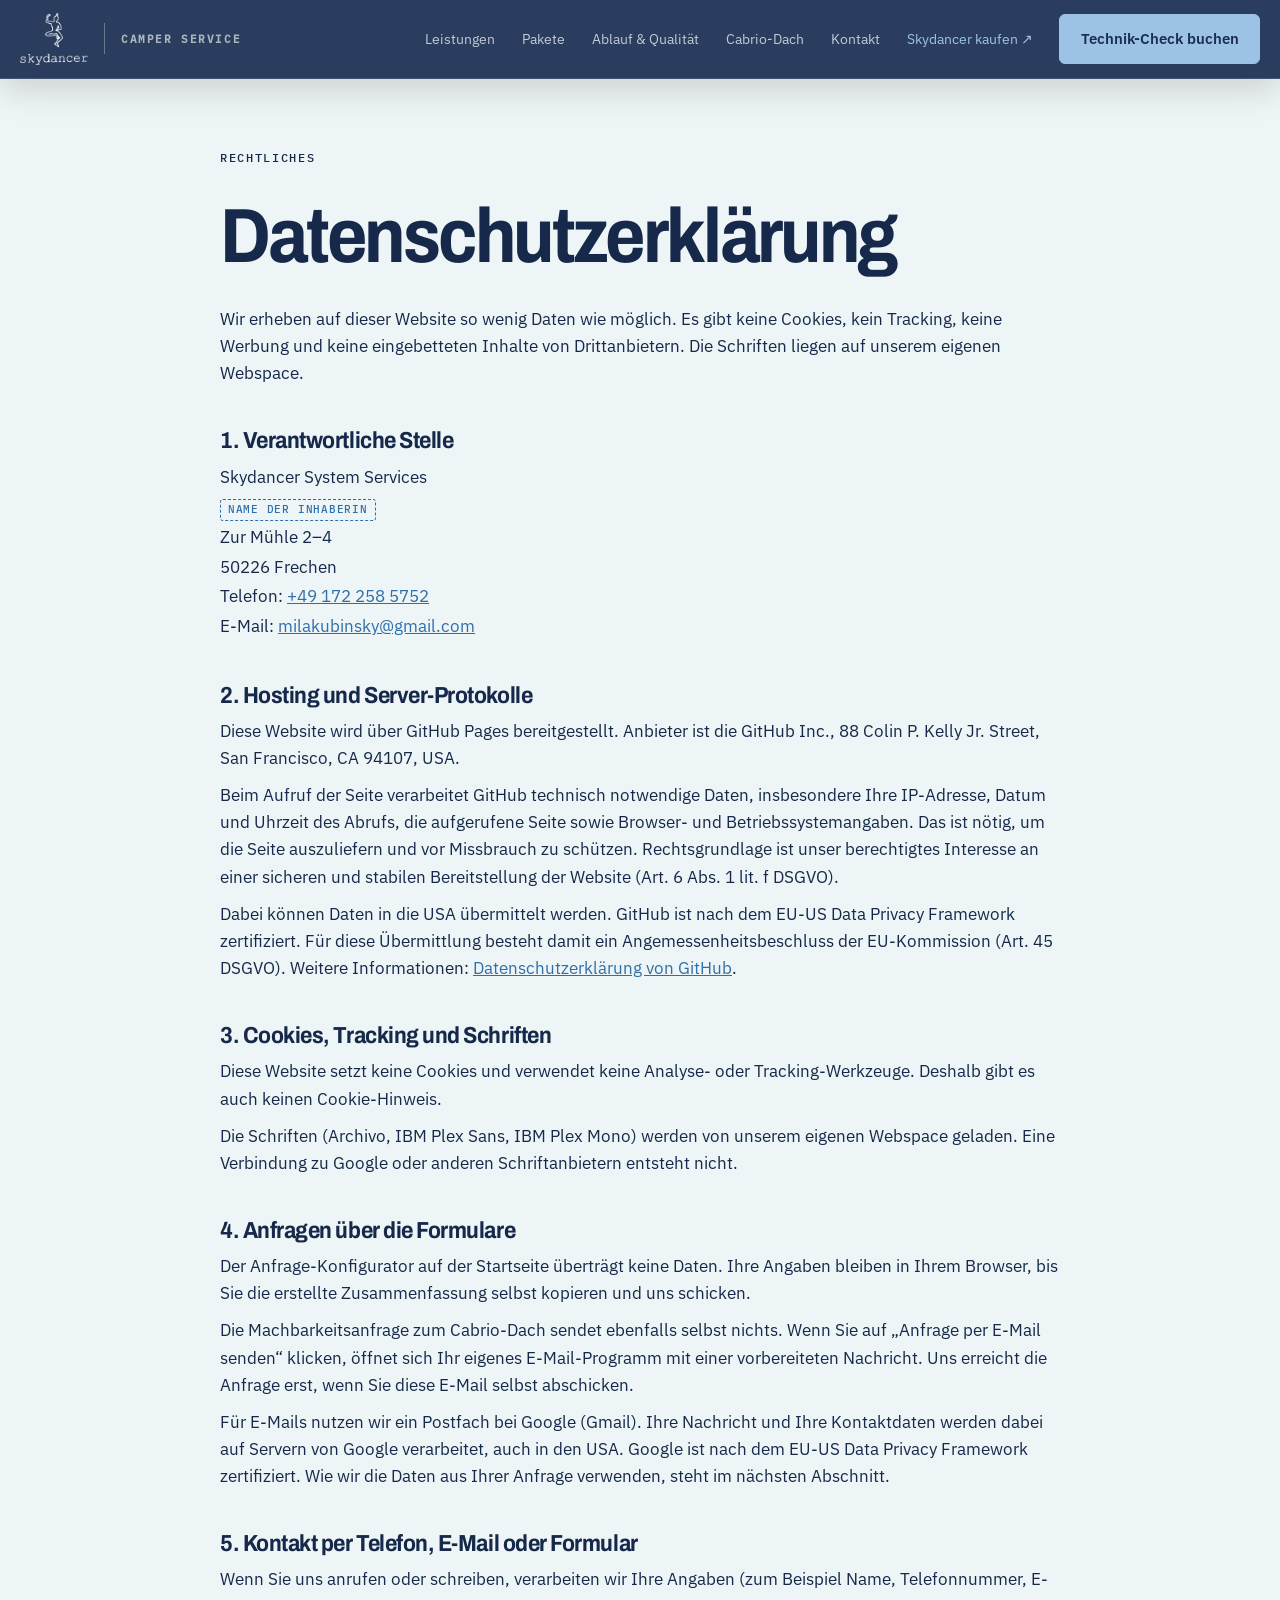
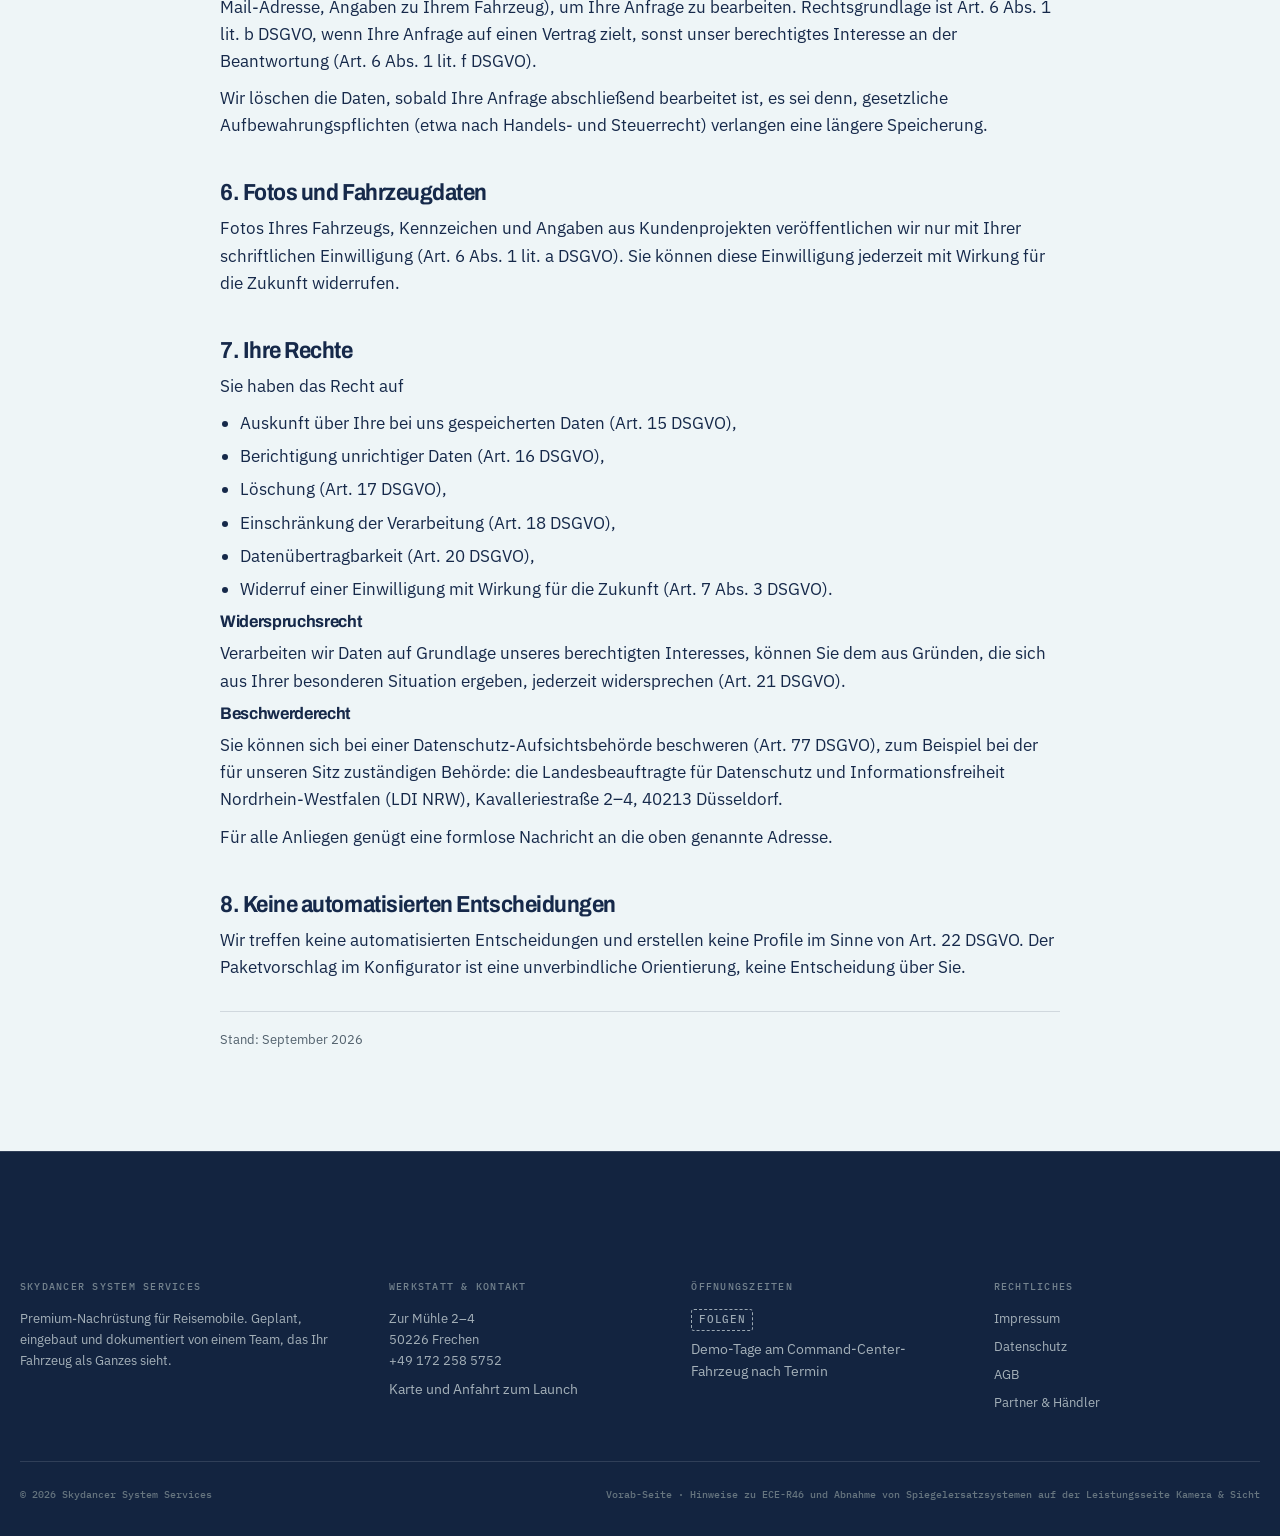
==== commit a752899e: "Skydancer-Farben, Cabrio-Dach als neuer Service, Link zum Skydancer-Kauf - Farbwelt an die Skydancer" ====
--- a/datenschutz.html
+++ b/datenschutz.html
@@ -25,8 +25,9 @@
       <a href="index.html#bausteine">Leistungen</a>
       <a href="index.html#pakete">Pakete</a>
       <a href="index.html#ablauf">Ablauf &amp; Qualität</a>
-      <a href="index.html#ueber">Über Skydancer</a>
+      <a href="index.html#cabrio">Cabrio-Dach</a>
       <a href="index.html#technik-check">Kontakt</a>
+      <a class="nav__kauf" href="https://vanlifemum-boop.github.io/Skydancer-/" target="_blank" rel="noopener">Skydancer kaufen ↗</a>
       <a class="btn" href="index.html#technik-check">Technik-Check buchen</a>
     </nav>
   </div>
@@ -44,10 +45,10 @@
         <address>
           Skydancer System Services<br />
           <span class="ph">Name der Inhaberin</span><br />
-          <span class="ph">Straße und Hausnummer</span><br />
-          <span class="ph">PLZ Ort</span><br />
-          Telefon: <span class="ph">Telefonnummer</span><br />
-          E-Mail: <span class="ph">E-Mail-Adresse</span>
+          Zur Mühle 2–4<br />
+          50226 Frechen<br />
+          Telefon: <a href="tel:+491722585752">+49 172 258 5752</a><br />
+          E-Mail: <a href="mailto:milakubinsky@gmail.com">milakubinsky@gmail.com</a>
         </address>
       </section>
 
@@ -65,13 +66,14 @@
       </section>
 
       <section>
-        <h2>4. Anfrage-Konfigurator</h2>
-        <p>Die Angaben, die Sie im Konfigurator auf der Startseite machen, bleiben in der aktuellen Version der Website in Ihrem Browser. Sie werden nicht an uns oder an Dritte übertragen und nicht gespeichert. Wenn Sie die Seite schließen, sind sie verloren.</p>
-        <p>Sobald der Konfigurator Anfragen an uns überträgt, ergänzen wir diesen Abschnitt vorher um Empfänger, Rechtsgrundlage und Speicherdauer.</p>
+        <h2>4. Anfragen über die Formulare</h2>
+        <p>Der Anfrage-Konfigurator auf der Startseite überträgt keine Daten. Ihre Angaben bleiben in Ihrem Browser, bis Sie die erstellte Zusammenfassung selbst kopieren und uns schicken.</p>
+        <p>Die Machbarkeitsanfrage zum Cabrio-Dach sendet ebenfalls selbst nichts. Wenn Sie auf „Anfrage per E-Mail senden“ klicken, öffnet sich Ihr eigenes E-Mail-Programm mit einer vorbereiteten Nachricht. Uns erreicht die Anfrage erst, wenn Sie diese E-Mail selbst abschicken.</p>
+        <p>Für E-Mails nutzen wir ein Postfach bei Google (Gmail). Ihre Nachricht und Ihre Kontaktdaten werden dabei auf Servern von Google verarbeitet, auch in den USA. Google ist nach dem EU-US Data Privacy Framework zertifiziert. Wie wir die Daten aus Ihrer Anfrage verwenden, steht im nächsten Abschnitt.</p>
       </section>
 
       <section>
-        <h2>5. Kontakt per Telefon oder E-Mail</h2>
+        <h2>5. Kontakt per Telefon, E-Mail oder Formular</h2>
         <p>Wenn Sie uns anrufen oder schreiben, verarbeiten wir Ihre Angaben (zum Beispiel Name, Telefonnummer, E-Mail-Adresse, Angaben zu Ihrem Fahrzeug), um Ihre Anfrage zu bearbeiten. Rechtsgrundlage ist Art. 6 Abs. 1 lit. b DSGVO, wenn Ihre Anfrage auf einen Vertrag zielt, sonst unser berechtigtes Interesse an der Beantwortung (Art. 6 Abs. 1 lit. f DSGVO).</p>
         <p>Wir löschen die Daten, sobald Ihre Anfrage abschließend bearbeitet ist, es sei denn, gesetzliche Aufbewahrungspflichten (etwa nach Handels- und Steuerrecht) verlangen eine längere Speicherung.</p>
       </section>
@@ -95,7 +97,7 @@
         <h3>Widerspruchsrecht</h3>
         <p>Verarbeiten wir Daten auf Grundlage unseres berechtigten Interesses, können Sie dem aus Gründen, die sich aus Ihrer besonderen Situation ergeben, jederzeit widersprechen (Art. 21 DSGVO).</p>
         <h3>Beschwerderecht</h3>
-        <p>Sie können sich bei einer Datenschutz-Aufsichtsbehörde beschweren (Art. 77 DSGVO), zum Beispiel bei der für unseren Sitz zuständigen Behörde: <span class="ph">Landesdatenschutzbehörde des Bundeslandes</span>.</p>
+        <p>Sie können sich bei einer Datenschutz-Aufsichtsbehörde beschweren (Art. 77 DSGVO), zum Beispiel bei der für unseren Sitz zuständigen Behörde: die Landesbeauftragte für Datenschutz und Informationsfreiheit Nordrhein-Westfalen (LDI NRW), Kavalleriestraße 2–4, 40213 Düsseldorf.</p>
         <p>Für alle Anliegen genügt eine formlose Nachricht an die oben genannte Adresse.</p>
       </section>
 
@@ -117,8 +119,8 @@
         <p>Premium-Nachrüstung für Reisemobile. Geplant, eingebaut und dokumentiert von einem Team, das Ihr Fahrzeug als Ganzes sieht.</p>
       </div>
       <div>
-        <h3>Werkstatt</h3>
-        <p><span class="ph">Adresse folgt</span></p>
+        <h3>Werkstatt &amp; Kontakt</h3>
+        <p>Zur Mühle 2–4<br />50226 Frechen<br /><a href="tel:+491722585752">+49 172 258 5752</a></p>
         <p class="leise" style="margin-top:8px; font-size:.85rem">Karte und Anfahrt zum Launch</p>
       </div>
       <div>
--- a/styles.css
+++ b/styles.css
@@ -2,24 +2,24 @@
    Automotive-Präzision, kühle Farben, keine extern geladenen Schriften. */
 :root {
   color-scheme: dark;
-  --nacht: #070b10;
-  --nacht-2: #0b1118;
-  --nacht-3: #101923;
-  --panel: #121c26;
-  --eis: #f4f7f9;
+  --nacht: #1b2f52;
+  --nacht-2: #223a62;
+  --nacht-3: #284370;
+  --panel: #2c4675;
+  --eis: #eef5f7;
   --eis-2: #e8eef2;
   --eis-3: #d5dfe5;
-  --blau: #6ed8ff;
-  --blau-hell: #a7ebff;
-  --blau-dunkel: #147aa3;
+  --blau: #9cc3e6;
+  --blau-hell: #c9e0f2;
+  --blau-dunkel: #2f6fa8;
   --gruen: #5fe0a0;
-  --text: #f4f7f9;
+  --text: #eef5f7;
   --text-leise: #9ba8b3;
-  --tinte: #0d151d;
+  --tinte: #16294a;
   --tinte-leise: #52616d;
-  --linie: rgba(244, 247, 249, .13);
-  --linie-stark: rgba(244, 247, 249, .25);
-  --linie-hell: rgba(13, 21, 29, .14);
+  --linie: rgba(238, 245, 247, .13);
+  --linie-stark: rgba(238, 245, 247, .25);
+  --linie-hell: rgba(22, 41, 74, .14);
   --schatten: 0 30px 80px rgba(0, 0, 0, .25);
   --f-display: "Archivo", "Helvetica Neue", Arial, sans-serif;
   --f-text: "IBM Plex Sans", "Segoe UI", Arial, sans-serif;
@@ -60,28 +60,28 @@
 .btn { display: inline-flex; min-height: 50px; align-items: center; justify-content: center; gap: .65em; padding: .9em 1.35em; border: 1px solid var(--blau); border-radius: var(--r-klein); background: var(--blau); color: var(--nacht); font: 600 .94rem/1 var(--f-text); text-decoration: none; cursor: pointer; transition: color .2s, background .2s, border-color .2s, transform .2s; }
 .btn:hover { background: var(--blau-hell); border-color: var(--blau-hell); transform: translateY(-1px); }
 .btn--klein { min-height: 42px; padding: .75em 1.1em; font-size: .84rem; }
-.btn--glas { border-color: var(--linie-stark); background: rgba(7, 11, 16, .42); color: var(--eis); backdrop-filter: blur(12px); }
+.btn--glas { border-color: var(--linie-stark); background: rgba(27, 47, 82, .42); color: var(--eis); backdrop-filter: blur(12px); }
 .btn--glas:hover { border-color: rgba(255,255,255,.45); background: rgba(255,255,255,.1); color: #fff; }
 .btn--dunkel { border-color: var(--nacht); background: var(--nacht); color: var(--eis); }
-.btn--dunkel:hover { border-color: #1b2a36; background: #1b2a36; }
+.btn--dunkel:hover { border-color: #2e4c7d; background: #2e4c7d; }
 .btn--zurueck { border-color: var(--linie-hell); background: transparent; color: var(--tinte); }
-.btn--zurueck:hover { border-color: rgba(13,21,29,.3); background: rgba(13,21,29,.05); }
+.btn--zurueck:hover { border-color: rgba(22, 41, 74,.3); background: rgba(22, 41, 74,.05); }
 .btn-zeile { display: flex; flex-wrap: wrap; gap: 12px; }
 .play { display: grid; width: 22px; height: 22px; place-items: center; border: 1px solid var(--linie-stark); border-radius: 50%; font-size: .55rem; }
 
 /* Header */
-.kopf { position: fixed; z-index: 100; top: 0; right: 0; left: 0; border-bottom: 1px solid transparent; background: linear-gradient(to bottom, rgba(7,11,16,.84), rgba(7,11,16,0)); transition: background .25s, border-color .25s, box-shadow .25s; }
-.kopf.ist-kompakt, body:not(:has(.hero)) .kopf { border-color: var(--linie); background: rgba(7, 11, 16, .93); box-shadow: 0 10px 35px rgba(0,0,0,.15); backdrop-filter: blur(18px); }
+.kopf { position: fixed; z-index: 100; top: 0; right: 0; left: 0; border-bottom: 1px solid transparent; background: linear-gradient(to bottom, rgba(27, 47, 82,.84), rgba(27, 47, 82,0)); transition: background .25s, border-color .25s, box-shadow .25s; }
+.kopf.ist-kompakt, body:not(:has(.hero)) .kopf { border-color: var(--linie); background: rgba(27, 47, 82, .93); box-shadow: 0 10px 35px rgba(0,0,0,.15); backdrop-filter: blur(18px); }
 .kopf__innen { display: flex; min-height: 78px; align-items: center; gap: 32px; }
 .logo { display: inline-flex; align-items: center; gap: 16px; margin-right: auto; color: var(--eis); text-decoration: none; }
 .logo__bild { width: 68px; height: auto; flex: none; object-fit: contain; }
-.logo__zusatz { display: inline-flex; min-height: 31px; align-items: center; padding-left: 16px; border-left: 1px solid rgba(203, 169, 105, .5); color: #d5b06d; font: 600 .66rem/1.2 var(--f-mono); letter-spacing: .15em; text-transform: uppercase; white-space: nowrap; }
+.logo__zusatz { display: inline-flex; min-height: 31px; align-items: center; padding-left: 16px; border-left: 1px solid rgba(170, 183, 190, .5); color: #aab7be; font: 600 .66rem/1.2 var(--f-mono); letter-spacing: .15em; text-transform: uppercase; white-space: nowrap; }
 .nav { display: flex; align-items: center; gap: clamp(18px, 2.1vw, 32px); }
 .nav > a:not(.btn) { position: relative; color: #c0cbd2; font-size: .89rem; text-decoration: none; }
 .nav > a:not(.btn)::after { position: absolute; right: 0; bottom: -.55rem; left: 0; height: 1px; background: var(--blau); content: ""; transform: scaleX(0); transform-origin: left; transition: transform .2s; }
 .nav > a:not(.btn):hover { color: #fff; }
 .nav > a:not(.btn):hover::after { transform: scaleX(1); }
-.menu-btn { display: none; width: 44px; height: 44px; place-items: center; gap: 5px; border: 1px solid var(--linie); border-radius: var(--r-klein); background: rgba(7,11,16,.5); color: #fff; cursor: pointer; }
+.menu-btn { display: none; width: 44px; height: 44px; place-items: center; gap: 5px; border: 1px solid var(--linie); border-radius: var(--r-klein); background: rgba(27, 47, 82,.5); color: #fff; cursor: pointer; }
 .menu-btn i { display: block; width: 18px; height: 1px; background: currentColor; transition: transform .2s; }
 
 /* Hero */
@@ -89,11 +89,11 @@
 .hero__media, .hero__media img { position: absolute; inset: 0; width: 100%; height: 100%; }
 .hero__media { overflow: hidden; }
 .hero__media img { object-fit: cover; object-position: center; animation: hero-cinematic 20s ease-in-out infinite alternate; transform: scale(1.035); transform-origin: 64% 52%; will-change: transform; }
-.hero__overlay { position: absolute; z-index: 1; inset: 0; background: linear-gradient(90deg, rgba(4,7,11,.98) 0%, rgba(4,7,11,.88) 31%, rgba(4,7,11,.48) 52%, rgba(4,7,11,.05) 76%), linear-gradient(0deg, rgba(4,7,11,.72) 0%, transparent 38%, rgba(4,7,11,.2) 100%); }
+.hero__overlay { position: absolute; z-index: 1; inset: 0; background: linear-gradient(90deg, rgba(19, 36, 64,.98) 0%, rgba(19, 36, 64,.88) 31%, rgba(19, 36, 64,.48) 52%, rgba(19, 36, 64,.05) 76%), linear-gradient(0deg, rgba(19, 36, 64,.72) 0%, transparent 38%, rgba(19, 36, 64,.2) 100%); }
 .hero__raster { position: absolute; z-index: 2; inset: 0; opacity: .16; background-image: linear-gradient(rgba(255,255,255,.08) 1px, transparent 1px), linear-gradient(90deg, rgba(255,255,255,.08) 1px, transparent 1px); background-size: 72px 72px; mask-image: linear-gradient(90deg, #000, transparent 58%); }
 .hero__motion { position: absolute; z-index: 2; inset: 0; overflow: hidden; pointer-events: none; }
-.hero__motion::before { position: absolute; top: -18%; left: 46%; width: 24vw; min-width: 260px; height: 140%; background: linear-gradient(90deg, transparent, rgba(110,216,255,.11), rgba(255,255,255,.045), transparent); content: ""; filter: blur(28px); mix-blend-mode: screen; transform: translateX(-75vw) skewX(-13deg); animation: hero-beam 12s ease-in-out infinite; }
-.hero__motion::after { position: absolute; top: 10%; right: 5%; width: min(38vw, 560px); aspect-ratio: 1; border-radius: 50%; background: radial-gradient(circle, rgba(90,199,238,.13), rgba(28,96,130,.04) 43%, transparent 69%); content: ""; filter: blur(8px); mix-blend-mode: screen; animation: hero-glow 8s ease-in-out infinite alternate; }
+.hero__motion::before { position: absolute; top: -18%; left: 46%; width: 24vw; min-width: 260px; height: 140%; background: linear-gradient(90deg, transparent, rgba(156, 195, 230,.11), rgba(255,255,255,.045), transparent); content: ""; filter: blur(28px); mix-blend-mode: screen; transform: translateX(-75vw) skewX(-13deg); animation: hero-beam 12s ease-in-out infinite; }
+.hero__motion::after { position: absolute; top: 10%; right: 5%; width: min(38vw, 560px); aspect-ratio: 1; border-radius: 50%; background: radial-gradient(circle, rgba(140, 184, 224,.13), rgba(46, 76, 125,.04) 43%, transparent 69%); content: ""; filter: blur(8px); mix-blend-mode: screen; animation: hero-glow 8s ease-in-out infinite alternate; }
 .hero__innen { position: relative; z-index: 3; display: grid; min-height: max(760px, 100svh); grid-template-columns: minmax(0, 760px); align-items: center; padding-block: 130px 120px; }
 .hero__text { display: grid; max-width: 760px; gap: 27px; }
 .eyebrow { color: #d6e0e5; }
@@ -105,8 +105,8 @@
 .hero__fakten div + div { padding-left: 24px; border-left: 1px solid var(--linie); }
 .hero__fakten dt { color: var(--blau); font: 500 .72rem/1 var(--f-mono); letter-spacing: .12em; }
 .hero__fakten dd { margin: 0; color: #d8e0e5; font-size: .88rem; }
-.statusband { position: relative; z-index: 5; padding-block: 15px; border-bottom: 1px solid var(--linie); background: #070d13; }
-.hero__konsole { display: grid; min-height: 116px; grid-template-columns: minmax(185px,.8fr) minmax(170px,.7fr) minmax(0,2fr) minmax(170px,.7fr); overflow: hidden; border: 1px solid rgba(255,255,255,.18); border-radius: 14px; background: linear-gradient(110deg, rgba(110,216,255,.06), rgba(9,15,21,.92) 35%, rgba(9,15,21,.98)); box-shadow: 0 24px 60px rgba(0,0,0,.26); font-family: var(--f-mono); }
+.statusband { position: relative; z-index: 5; padding-block: 15px; border-bottom: 1px solid var(--linie); background: #1b2f52; }
+.hero__konsole { display: grid; min-height: 116px; grid-template-columns: minmax(185px,.8fr) minmax(170px,.7fr) minmax(0,2fr) minmax(170px,.7fr); overflow: hidden; border: 1px solid rgba(255,255,255,.18); border-radius: 14px; background: linear-gradient(110deg, rgba(156, 195, 230,.06), rgba(30, 52, 90,.92) 35%, rgba(30, 52, 90,.98)); box-shadow: 0 24px 60px rgba(0,0,0,.26); font-family: var(--f-mono); }
 .konsole__kopf, .konsole__fuss { display: flex; align-items: center; justify-content: space-between; gap: 10px; color: #9dabb5; font-size: .65rem; letter-spacing: .09em; text-transform: uppercase; }
 .konsole__kopf { align-items: flex-start; flex-direction: column; justify-content: center; padding: 18px 20px; border-right: 1px solid var(--linie); }
 .online { color: var(--gruen); }
@@ -133,7 +133,7 @@
 @keyframes hero-glow { from { opacity: .38; transform: scale(.88) translate3d(0,2%,0); } to { opacity: .9; transform: scale(1.08) translate3d(-4%,-2%,0); } }
 
 /* Markenleiste */
-.systemleiste { border-bottom: 1px solid var(--linie); background: #090e14; }
+.systemleiste { border-bottom: 1px solid var(--linie); background: #1c3155; }
 .systemleiste__innen { display: flex; min-height: 92px; align-items: center; gap: 28px; }
 .systemleiste__titel, .systemleiste__hinweis { flex: none; color: #778691; font: 500 .63rem/1.3 var(--f-mono); letter-spacing: .12em; text-transform: uppercase; }
 .systemleiste__hinweis { margin-left: auto; text-align: right; }
@@ -165,15 +165,15 @@
 .prinzipkarte--dunkel { background: var(--nacht-2); color: var(--eis); }
 .prinzipkarte--dunkel p { color: var(--text-leise); }
 .prinzipkarte--dunkel svg { color: var(--blau); }
-.prinzipkarte--blau { background: #dff5fc; }
+.prinzipkarte--blau { background: #e4eff8; }
 
 /* Leistungen */
 .leistungen { background: var(--nacht); }
 .service-grid { display: grid; grid-template-columns: repeat(12, minmax(0, 1fr)); gap: 14px; }
 .service { position: relative; display: flex; min-height: 390px; grid-column: span 4; flex-direction: column; overflow: hidden; padding: 26px; border: 1px solid var(--linie); border-radius: var(--r); background: linear-gradient(145deg, rgba(255,255,255,.035), rgba(255,255,255,.01)); transition: border-color .25s, background .25s, transform .25s; }
 .service--gross { min-height: 420px; grid-column: span 6; }
-.service:hover { z-index: 1; border-color: rgba(110,216,255,.5); background: linear-gradient(145deg, rgba(110,216,255,.075), rgba(255,255,255,.015)); transform: translateY(-4px); }
-.service--akzent { border-color: rgba(110,216,255,.35); background: radial-gradient(circle at 88% 10%, rgba(110,216,255,.17), transparent 42%), linear-gradient(145deg, rgba(255,255,255,.04), rgba(255,255,255,.01)); }
+.service:hover { z-index: 1; border-color: rgba(156, 195, 230,.5); background: linear-gradient(145deg, rgba(156, 195, 230,.075), rgba(255,255,255,.015)); transform: translateY(-4px); }
+.service--akzent { border-color: rgba(156, 195, 230,.35); background: radial-gradient(circle at 88% 10%, rgba(156, 195, 230,.17), transparent 42%), linear-gradient(145deg, rgba(255,255,255,.04), rgba(255,255,255,.01)); }
 .service__kopf { display: flex; align-items: flex-start; justify-content: flex-end; }
 .service__kopf svg { width: 42px; color: var(--blau); fill: none; stroke: currentColor; stroke-width: 1.4; }
 .service__inhalt { display: grid; gap: 17px; margin-top: auto; padding-top: 60px; }
@@ -188,45 +188,45 @@
 .preishinweis { margin-top: 20px; color: #74828d; font-size: .8rem; }
 
 /* Command Center */
-.command { overflow: hidden; background: #0a121a; }
+.command { overflow: hidden; background: #1e345a; }
 .command::before { position: absolute; inset: 0; opacity: .18; background-image: linear-gradient(rgba(255,255,255,.045) 1px, transparent 1px), linear-gradient(90deg, rgba(255,255,255,.045) 1px, transparent 1px); background-size: 64px 64px; content: ""; mask-image: radial-gradient(circle at center, #000, transparent 72%); }
-.command__glow { position: absolute; top: 5%; right: -20%; width: 65vw; height: 65vw; border-radius: 50%; background: radial-gradient(circle, rgba(35,151,196,.18), transparent 64%); filter: blur(30px); pointer-events: none; }
+.command__glow { position: absolute; top: 5%; right: -20%; width: 65vw; height: 65vw; border-radius: 50%; background: radial-gradient(circle, rgba(54, 119, 176,.18), transparent 64%); filter: blur(30px); pointer-events: none; }
 .command .wrap { position: relative; }
 .command__kopf { max-width: 760px; }
 .command__layout { display: grid; grid-template-columns: minmax(0, 1.45fr) minmax(300px, .55fr); gap: 14px; }
-.fahrzeug, .modul { border: 1px solid var(--linie); border-radius: var(--r); background: rgba(8, 14, 20, .72); box-shadow: var(--schatten); backdrop-filter: blur(8px); }
+.fahrzeug, .modul { border: 1px solid var(--linie); border-radius: var(--r); background: rgba(30, 52, 90, .72); box-shadow: var(--schatten); backdrop-filter: blur(8px); }
 .fahrzeug { overflow: hidden; }
 .fahrzeug__kopf { display: flex; min-height: 48px; align-items: center; justify-content: space-between; gap: 20px; padding: 0 18px; border-bottom: 1px solid var(--linie); color: #81909b; font: 500 .65rem/1.3 var(--f-mono); letter-spacing: .08em; text-transform: uppercase; }
 .fahrzeug__buehne { position: relative; min-height: 400px; background-image: linear-gradient(rgba(255,255,255,.05) 1px, transparent 1px), linear-gradient(90deg, rgba(255,255,255,.05) 1px, transparent 1px); background-size: 40px 40px; }
-.fahrzeug__buehne--3d { min-height: 440px; overflow: hidden; isolation: isolate; background-color: #09131c; background-image: radial-gradient(ellipse at 52% 44%, rgba(56,175,218,.16), transparent 52%), linear-gradient(rgba(255,255,255,.043) 1px, transparent 1px), linear-gradient(90deg, rgba(255,255,255,.043) 1px, transparent 1px); }
-.fahrzeug__buehne--3d::before { position: absolute; z-index: -1; inset: 0; background: linear-gradient(116deg, transparent 15%, rgba(110,216,255,.045) 49%, transparent 72%); content: ""; transform: translateX(-35%); animation: vehicle-scan 7s ease-in-out infinite; }
-.vehicle-badge { position: absolute; z-index: 5; top: 18px; left: 18px; display: flex; align-items: center; gap: 8px; padding: 7px 10px; border: 1px solid rgba(110,216,255,.24); border-radius: 100px; background: rgba(7,11,16,.58); color: #a8bbc6; font: 500 .59rem/1 var(--f-mono); letter-spacing: .1em; text-transform: uppercase; backdrop-filter: blur(8px); }
+.fahrzeug__buehne--3d { min-height: 440px; overflow: hidden; isolation: isolate; background-color: #1d3358; background-image: radial-gradient(ellipse at 52% 44%, rgba(95, 150, 200,.16), transparent 52%), linear-gradient(rgba(255,255,255,.043) 1px, transparent 1px), linear-gradient(90deg, rgba(255,255,255,.043) 1px, transparent 1px); }
+.fahrzeug__buehne--3d::before { position: absolute; z-index: -1; inset: 0; background: linear-gradient(116deg, transparent 15%, rgba(156, 195, 230,.045) 49%, transparent 72%); content: ""; transform: translateX(-35%); animation: vehicle-scan 7s ease-in-out infinite; }
+.vehicle-badge { position: absolute; z-index: 5; top: 18px; left: 18px; display: flex; align-items: center; gap: 8px; padding: 7px 10px; border: 1px solid rgba(156, 195, 230,.24); border-radius: 100px; background: rgba(27, 47, 82,.58); color: #a8bbc6; font: 500 .59rem/1 var(--f-mono); letter-spacing: .1em; text-transform: uppercase; backdrop-filter: blur(8px); }
 .vehicle-badge i { width: 6px; height: 6px; border-radius: 50%; background: var(--gruen); box-shadow: 0 0 12px var(--gruen); }
 .vehicle-scene { --vehicle-drag: 0px; --vehicle-tilt: 0deg; position: absolute; z-index: 2; inset: 0; overflow: hidden; outline: none; cursor: grab; perspective: 1200px; touch-action: pan-y; -webkit-user-select: none; user-select: none; }
 .vehicle-scene:focus-visible { outline: 1px solid var(--blau); outline-offset: -5px; }
 .vehicle-scene.is-dragging { cursor: grabbing; }
 .vehicle-shadow { position: absolute; top: 74%; left: 50%; width: min(72%, 650px); height: 48px; border-radius: 50%; background: rgba(0,0,0,.68); filter: blur(20px); opacity: .8; transform: translate(-50%, -50%); }
 .vehicle-turntable { position: absolute; top: 51%; left: 50%; width: min(94%, 800px); height: 78%; transform: translate(-50%, -50%); }
-.vehicle-turntable::before { position: absolute; inset: 11% 5% 7%; border-radius: 50%; background: radial-gradient(ellipse, rgba(69,176,216,.11), transparent 67%); content: ""; filter: blur(12px); }
+.vehicle-turntable::before { position: absolute; inset: 11% 5% 7%; border-radius: 50%; background: radial-gradient(ellipse, rgba(106, 160, 208,.11), transparent 67%); content: ""; filter: blur(12px); }
 .vehicle-view { --view-scale: 1; position: absolute; inset: 0; width: 100%; height: 100%; object-fit: contain; opacity: 0; filter: drop-shadow(0 22px 20px rgba(0,0,0,.36)); transform: translate3d(0, 8px, 0) scale(.96); transition: opacity .55s ease, transform .65s cubic-bezier(.2,.75,.2,1), filter .55s ease; pointer-events: none; }
 .vehicle-view[data-vehicle-view="front"] { --view-scale: 1.2; }
 .vehicle-view[data-vehicle-view="side"] { --view-scale: 1; }
 .vehicle-view[data-vehicle-view="rear"] { --view-scale: 1.14; }
 .vehicle-view.is-active { z-index: 2; opacity: 1; filter: drop-shadow(0 24px 22px rgba(0,0,0,.42)); transform: translate3d(var(--vehicle-drag), 0, 0) rotateY(var(--vehicle-tilt)) scale(var(--view-scale)); }
 .vehicle-scene.is-dragging .vehicle-view.is-active { filter: drop-shadow(0 16px 16px rgba(0,0,0,.36)); transition-duration: .08s; }
-.vehicle-wordmark { position: absolute; z-index: 4; right: 2%; bottom: 3%; display: flex; align-items: baseline; gap: 9px; color: rgba(232,242,247,.76); text-shadow: 0 2px 12px #06101a; pointer-events: none; }
+.vehicle-wordmark { position: absolute; z-index: 4; right: 2%; bottom: 3%; display: flex; align-items: baseline; gap: 9px; color: rgba(232,242,247,.76); text-shadow: 0 2px 12px #15284a; pointer-events: none; }
 .vehicle-wordmark strong { font: 500 1rem/1 var(--f-display); letter-spacing: -.03em; }
 .vehicle-wordmark span { color: #88a0ad; font: 500 .5rem/1 var(--f-mono); letter-spacing: .13em; }
 .vehicle-hotspots { position: absolute; z-index: 5; inset: 0; pointer-events: none; }
 .vehicle-hotspot { --hotspot-x: 50%; --hotspot-y: 50%; position: absolute; top: var(--hotspot-y); left: var(--hotspot-x); width: 1px; height: 1px; padding: 0; border: 0; background: transparent; color: var(--blau); cursor: pointer; pointer-events: auto; transition: top .5s ease, left .5s ease; }
-.vehicle-hotspot::before { position: absolute; z-index: 2; top: -5px; left: -5px; width: 10px; height: 10px; border: 2px solid currentColor; border-radius: 50%; background: #081018; box-shadow: 0 0 0 6px rgba(110,216,255,.09), 0 0 16px rgba(110,216,255,.7); content: ""; }
-.vehicle-hotspot::after { position: absolute; bottom: 3px; left: 0; width: 1px; height: 23px; background: linear-gradient(0deg, currentColor, rgba(110,216,255,.22)); content: ""; transform-origin: bottom; }
-.vehicle-hotspot__icon { position: absolute; z-index: 2; bottom: 24px; left: 0; display: grid; width: 34px; height: 34px; place-items: center; border: 1px solid rgba(110,216,255,.58); border-radius: 50%; background: rgba(5,11,17,.9); box-shadow: 0 8px 22px rgba(0,0,0,.38); color: #bdeeff; transform: translateX(-50%); backdrop-filter: blur(8px); transition: background .2s ease, color .2s ease, transform .2s ease; }
+.vehicle-hotspot::before { position: absolute; z-index: 2; top: -5px; left: -5px; width: 10px; height: 10px; border: 2px solid currentColor; border-radius: 50%; background: #182b4d; box-shadow: 0 0 0 6px rgba(156, 195, 230,.09), 0 0 16px rgba(156, 195, 230,.7); content: ""; }
+.vehicle-hotspot::after { position: absolute; bottom: 3px; left: 0; width: 1px; height: 23px; background: linear-gradient(0deg, currentColor, rgba(156, 195, 230,.22)); content: ""; transform-origin: bottom; }
+.vehicle-hotspot__icon { position: absolute; z-index: 2; bottom: 24px; left: 0; display: grid; width: 34px; height: 34px; place-items: center; border: 1px solid rgba(156, 195, 230,.58); border-radius: 50%; background: rgba(21, 40, 74,.9); box-shadow: 0 8px 22px rgba(0,0,0,.38); color: #d6e7f5; transform: translateX(-50%); backdrop-filter: blur(8px); transition: background .2s ease, color .2s ease, transform .2s ease; }
 .vehicle-hotspot__icon svg { width: 19px; height: 19px; fill: none; stroke: currentColor; stroke-width: 1.7; stroke-linecap: round; stroke-linejoin: round; }
-.vehicle-hotspot__label { position: absolute; z-index: 1; bottom: 28px; left: 22px; padding: 7px 10px 7px 17px; border: 1px solid rgba(110,216,255,.24); border-radius: 0 100px 100px 0; background: rgba(5,11,17,.84); color: #b4c4ce; font: 500 .53rem/1 var(--f-mono); letter-spacing: .035em; white-space: nowrap; opacity: .82; backdrop-filter: blur(8px); transition: border-color .2s ease, color .2s ease, opacity .2s ease; }
+.vehicle-hotspot__label { position: absolute; z-index: 1; bottom: 28px; left: 22px; padding: 7px 10px 7px 17px; border: 1px solid rgba(156, 195, 230,.24); border-radius: 0 100px 100px 0; background: rgba(21, 40, 74,.84); color: #b4c4ce; font: 500 .53rem/1 var(--f-mono); letter-spacing: .035em; white-space: nowrap; opacity: .82; backdrop-filter: blur(8px); transition: border-color .2s ease, color .2s ease, opacity .2s ease; }
 .vehicle-hotspot--left .vehicle-hotspot__label { right: 22px; left: auto; padding-right: 17px; padding-left: 10px; border-radius: 100px 0 0 100px; }
 .vehicle-hotspot:hover, .vehicle-hotspot:focus-visible, .vehicle-hotspot[aria-pressed="true"] { color: #77e4aa; outline: none; }
-.vehicle-hotspot:hover .vehicle-hotspot__icon, .vehicle-hotspot:focus-visible .vehicle-hotspot__icon, .vehicle-hotspot[aria-pressed="true"] .vehicle-hotspot__icon { border-color: currentColor; background: #0e2630; color: #d6fff0; transform: translateX(-50%) scale(1.1); }
+.vehicle-hotspot:hover .vehicle-hotspot__icon, .vehicle-hotspot:focus-visible .vehicle-hotspot__icon, .vehicle-hotspot[aria-pressed="true"] .vehicle-hotspot__icon { border-color: currentColor; background: #1f3d63; color: #d6fff0; transform: translateX(-50%) scale(1.1); }
 .vehicle-hotspot:hover .vehicle-hotspot__label, .vehicle-hotspot:focus-visible .vehicle-hotspot__label, .vehicle-hotspot[aria-pressed="true"] .vehicle-hotspot__label { border-color: rgba(119,228,170,.46); color: #e5fff1; opacity: 1; }
 .vehicle-hotspot[aria-pressed="true"]::before { animation: hotspot-pulse 1.8s ease-out infinite; }
 .vehicle-scene[data-vehicle-angle="front"] .vehicle-hotspot--kamera { --hotspot-x: 81%; --hotspot-y: 58%; }
@@ -244,9 +244,9 @@
 .vehicle-scene[data-vehicle-angle="rear"] .vehicle-hotspot--internet { --hotspot-x: 53%; --hotspot-y: 27%; }
 .vehicle-scene[data-vehicle-angle="rear"] .vehicle-hotspot--security { --hotspot-x: 25%; --hotspot-y: 58%; }
 .vehicle-scene[data-vehicle-angle="rear"] .vehicle-hotspot--autarkie { --hotspot-x: 71%; --hotspot-y: 67%; }
-.vehicle-views { position: absolute; z-index: 6; bottom: 38px; left: 50%; display: flex; gap: 6px; padding: 4px; border: 1px solid rgba(255,255,255,.09); border-radius: 100px; background: rgba(5,10,15,.72); box-shadow: 0 10px 28px rgba(0,0,0,.2); transform: translateX(-50%); backdrop-filter: blur(10px); }
+.vehicle-views { position: absolute; z-index: 6; bottom: 38px; left: 50%; display: flex; gap: 6px; padding: 4px; border: 1px solid rgba(255,255,255,.09); border-radius: 100px; background: rgba(21, 40, 74,.72); box-shadow: 0 10px 28px rgba(0,0,0,.2); transform: translateX(-50%); backdrop-filter: blur(10px); }
 .vehicle-views button { min-width: 58px; padding: 7px 11px; border: 0; border-radius: 100px; background: transparent; color: #7f919d; font: 500 .61rem/1 var(--f-mono); cursor: pointer; transition: background .2s, color .2s; }
-.vehicle-views button:hover, .vehicle-views button.is-active { background: rgba(110,216,255,.14); color: var(--eis); }
+.vehicle-views button:hover, .vehicle-views button.is-active { background: rgba(156, 195, 230,.14); color: var(--eis); }
 .vehicle-hint { position: absolute; z-index: 4; right: 16px; bottom: 10px; left: 16px; color: #6f818d; font: 500 .55rem/1.4 var(--f-mono); letter-spacing: .06em; text-align: center; text-transform: uppercase; pointer-events: none; }.vehicle-hint span { margin-right: 6px; color: var(--blau); font-size: .85rem; }
 @keyframes vehicle-scan { 0%,100% { transform: translateX(-44%); } 50% { transform: translateX(48%); } }
 @keyframes hotspot-pulse { 0% { box-shadow: 0 0 0 4px rgba(119,228,170,.18), 0 0 14px rgba(119,228,170,.7); } 70%,100% { box-shadow: 0 0 0 15px rgba(119,228,170,0), 0 0 22px rgba(119,228,170,.15); } }
@@ -264,7 +264,7 @@
 .modul__linie { display: grid; grid-template-columns: repeat(5, 1fr); gap: 4px; margin-top: auto; }
 .modul__linie i { height: 2px; background: var(--linie); }
 .modul__linie i:nth-child(2) { background: var(--blau); }
-.command__cta { display: grid; grid-template-columns: .75fr 1.15fr 1fr; align-items: center; gap: 30px; margin-top: 14px; padding: 26px 30px; border: 1px solid var(--linie); border-radius: var(--r); background: linear-gradient(90deg, rgba(110,216,255,.08), rgba(255,255,255,.025)); }
+.command__cta { display: grid; grid-template-columns: .75fr 1.15fr 1fr; align-items: center; gap: 30px; margin-top: 14px; padding: 26px 30px; border: 1px solid var(--linie); border-radius: var(--r); background: linear-gradient(90deg, rgba(156, 195, 230,.08), rgba(255,255,255,.025)); }
 .command__cta > div:first-child { display: grid; gap: 6px; }
 .command__cta > div:first-child strong { font: 700 1.45rem/1 var(--f-display); }
 .command__cta > p { color: var(--text-leise); font-size: .9rem; }
@@ -276,7 +276,7 @@
 .pakete__kopf > p { color: var(--tinte-leise); }
 .paket-grid { display: grid; grid-template-columns: repeat(3, minmax(0, 1fr)); gap: 14px; }
 .paket { position: relative; display: flex; min-height: 620px; flex-direction: column; padding: clamp(26px, 3vw, 38px); border: 1px solid var(--linie-hell); border-radius: var(--r); background: #fff; }
-.paket--empfohlen { border-color: var(--nacht); background: var(--nacht); color: var(--eis); box-shadow: 0 28px 70px rgba(6,15,22,.2); transform: translateY(-12px); }
+.paket--empfohlen { border-color: var(--nacht); background: var(--nacht); color: var(--eis); box-shadow: 0 28px 70px rgba(22, 41, 74,.2); transform: translateY(-12px); }
 .paket__badge { position: absolute; top: 0; right: 28px; padding: .65em 1em; background: var(--blau); color: var(--nacht); font: 600 .65rem/1 var(--f-mono); letter-spacing: .08em; text-transform: uppercase; }
 .paket__oben { display: flex; align-items: center; justify-content: flex-start; margin-bottom: 58px; color: var(--tinte-leise); font: 500 .66rem/1 var(--f-mono); letter-spacing: .08em; text-transform: uppercase; }
 .paket--empfohlen .paket__oben { color: var(--text-leise); }
@@ -303,7 +303,7 @@
 .ablauf-sektion { background: var(--nacht-2); }
 .ablauf { display: grid; grid-template-columns: repeat(4, minmax(0, 1fr)); margin: 0; padding: 0; list-style: none; }
 .schritt { position: relative; display: flex; min-height: 340px; flex-direction: column; gap: 35px; padding: 28px 28px 24px 0; border-top: 1px solid var(--linie-stark); }
-.schritt:not(:last-child)::after { position: absolute; top: -4px; right: 28px; width: 7px; height: 7px; border-radius: 50%; background: var(--blau); content: ""; box-shadow: 0 0 0 5px rgba(110,216,255,.09); }
+.schritt:not(:last-child)::after { position: absolute; top: -4px; right: 28px; width: 7px; height: 7px; border-radius: 50%; background: var(--blau); content: ""; box-shadow: 0 0 0 5px rgba(156, 195, 230,.09); }
 .schritt > div { display: grid; gap: 12px; }
 .schritt p { color: var(--text-leise); font-size: .92rem; }
 .dauer { margin-top: auto; color: #7e8c96; font: 500 .68rem/1.4 var(--f-mono); }
@@ -316,7 +316,7 @@
 .dokumentation__liste { display: grid; gap: 0; margin: 16px 0 0; padding: 0; border-top: 1px solid var(--linie-hell); list-style: none; }
 .dokumentation__liste li { position: relative; padding: 14px 0 14px 20px; border-bottom: 1px solid var(--linie-hell); font-size: .88rem; }
 .dokumentation__liste li::before { position: absolute; top: 1.2em; left: 0; width: 7px; height: 7px; border: 1px solid var(--blau-dunkel); border-radius: 50%; content: ""; }
-.akte { margin: 0; overflow: hidden; border: 1px solid rgba(255,255,255,.15); border-radius: 14px; background: var(--nacht-2); color: var(--eis); box-shadow: 0 35px 90px rgba(7,16,23,.25); font-family: var(--f-mono); transform: perspective(1200px) rotateY(-2deg) rotateX(1deg); }
+.akte { margin: 0; overflow: hidden; border: 1px solid rgba(255,255,255,.15); border-radius: 14px; background: var(--nacht-2); color: var(--eis); box-shadow: 0 35px 90px rgba(27, 47, 82,.25); font-family: var(--f-mono); transform: perspective(1200px) rotateY(-2deg) rotateX(1deg); }
 .akte__kopf { display: flex; align-items: center; justify-content: space-between; gap: 15px; padding: 15px 18px; border-bottom: 1px solid var(--linie); color: #8997a2; font-size: .64rem; letter-spacing: .08em; text-transform: uppercase; }
 .akte__kopf > span:first-child { display: flex; align-items: center; gap: 6px; }
 .akte__kopf i { width: 6px; height: 6px; border-radius: 50%; background: #40505c; }
@@ -324,7 +324,7 @@
 .akte__kopf i:nth-child(2) { background: #e5c07b; }
 .akte__kopf i:nth-child(3) { margin-right: 8px; background: var(--gruen); }
 .akte__meta { display: grid; grid-template-columns: 1.25fr 1fr .7fr; gap: 1px; background: var(--linie); }
-.akte__meta div { display: grid; gap: 6px; padding: 19px; background: #0d151d; }
+.akte__meta div { display: grid; gap: 6px; padding: 19px; background: #16294a; }
 .akte__meta small { color: #778691; font-size: .62rem; text-transform: uppercase; }
 .akte__meta strong { font-size: .76rem; font-weight: 500; }
 .status-ok { color: var(--gruen); }
@@ -336,8 +336,8 @@
 .akte figcaption { display: flex; flex-wrap: wrap; justify-content: space-between; gap: 12px; padding: 13px 18px; border-top: 1px solid var(--linie); color: #74838e; font-size: .61rem; }
 
 /* Anfrage und Konfigurator */
-.anfrage { overflow: hidden; background: #081018; }
-.anfrage__glow { position: absolute; top: -20%; left: -20%; width: 70vw; height: 70vw; border-radius: 50%; background: radial-gradient(circle, rgba(31,144,186,.14), transparent 65%); }
+.anfrage { overflow: hidden; background: #182b4d; }
+.anfrage__glow { position: absolute; top: -20%; left: -20%; width: 70vw; height: 70vw; border-radius: 50%; background: radial-gradient(circle, rgba(47, 111, 168,.14), transparent 65%); }
 .konf { position: relative; display: grid; grid-template-columns: minmax(280px, .65fr) minmax(0, 1.05fr); align-items: start; gap: clamp(45px, 8vw, 110px); }
 .konf__info { position: sticky; top: 120px; display: grid; gap: 24px; }
 .konf__info > p:not(.label) { max-width: 510px; color: var(--text-leise); }
@@ -349,7 +349,7 @@
 .formular > .label { color: var(--tinte-leise); }
 .fortschritt { display: grid; grid-template-columns: repeat(4, minmax(0, 1fr)); gap: 6px; }
 .fortschritt span { display: grid; gap: 8px; color: #7d8b95; font: 500 .64rem/1 var(--f-mono); letter-spacing: .07em; text-transform: uppercase; }
-.fortschritt span::before { height: 3px; border-radius: 2px; background: rgba(13,21,29,.12); content: ""; }
+.fortschritt span::before { height: 3px; border-radius: 2px; background: rgba(22, 41, 74,.12); content: ""; }
 .fortschritt span.aktiv, .fortschritt span.fertig { color: var(--tinte); }
 .fortschritt span.aktiv::before, .fortschritt span.fertig::before { background: var(--blau-dunkel); }
 fieldset { display: grid; min-width: 0; gap: 18px; margin: 0; padding: 0; border: 0; }
@@ -359,7 +359,7 @@
 .feld label small { color: var(--tinte-leise); font-size: .75rem; font-weight: 400; }
 .feldhilfe { color: var(--tinte-leise); font-size: .84rem; }
 .feldreihe { display: grid; grid-template-columns: repeat(2, minmax(0, 1fr)); gap: 14px; }
-input[type="text"], input[type="tel"], input[type="number"], input[type="file"], select, textarea { width: 100%; border: 1px solid rgba(13,21,29,.2); border-radius: var(--r-klein); background: #fff; color: var(--tinte); color-scheme: light; font-size: .95rem; }
+input[type="text"], input[type="tel"], input[type="number"], input[type="file"], select, textarea { width: 100%; border: 1px solid rgba(22, 41, 74,.2); border-radius: var(--r-klein); background: #fff; color: var(--tinte); color-scheme: light; font-size: .95rem; }
 input[type="text"], input[type="tel"], input[type="number"], select, textarea { padding: .78em .85em; }
 input[type="file"] { padding: .55em; font-size: .82rem; }
 input[type="file"]::file-selector-button { margin-right: 12px; padding: .55em .8em; border: 0; border-radius: 4px; background: var(--eis-2); color: var(--tinte); cursor: pointer; }
@@ -368,23 +368,23 @@
 .chips { display: flex; flex-wrap: wrap; gap: 8px; }
 .chip { position: relative; }
 .chip input { position: absolute; inset: 0; margin: 0; opacity: 0; cursor: pointer; }
-.chip span { display: inline-block; padding: .62em 1em; border: 1px solid rgba(13,21,29,.22); border-radius: 100px; background: #fff; font-size: .84rem; }
+.chip span { display: inline-block; padding: .62em 1em; border: 1px solid rgba(22, 41, 74,.22); border-radius: 100px; background: #fff; font-size: .84rem; }
 .chip input:checked + span { border-color: var(--nacht); background: var(--nacht); color: var(--eis); }
 .chip input:focus-visible + span { outline: 2px solid var(--blau-dunkel); outline-offset: 2px; }
 .wahl { display: grid; grid-template-columns: repeat(2, minmax(0, 1fr)); gap: 8px; }
-.wahl label { position: relative; display: grid; grid-template-columns: minmax(0, 1fr); align-items: center; padding: 15px; border: 1px solid rgba(13,21,29,.15); border-radius: 8px; background: #fff; cursor: pointer; }
+.wahl label { position: relative; display: grid; grid-template-columns: minmax(0, 1fr); align-items: center; padding: 15px; border: 1px solid rgba(22, 41, 74,.15); border-radius: 8px; background: #fff; cursor: pointer; }
 .wahl label:last-child { grid-column: 1 / -1; }
 .wahl input { position: absolute; top: 12px; right: 12px; accent-color: var(--blau-dunkel); }
 .wahl label:has(input:checked) { border-color: var(--blau-dunkel); box-shadow: inset 0 0 0 1px var(--blau-dunkel); }
 .wahl label > span:last-child { display: grid; gap: 2px; padding-right: 18px; }
 .wahl b { font-size: .86rem; }
 .wahl small { color: var(--tinte-leise); font-size: .72rem; }
-.vorschlag { display: grid; gap: 5px; padding: 15px 17px; border: 1px solid rgba(20,122,163,.3); border-radius: 8px; background: #e6f6fc; }
+.vorschlag { display: grid; gap: 5px; padding: 15px 17px; border: 1px solid rgba(47, 111, 168,.3); border-radius: 8px; background: #e8f1f8; }
 .vorschlag .label { color: var(--blau-dunkel); font-size: .61rem; }
 .vorschlag b { font: 650 1rem/1.3 var(--f-display); }
 .spanne { color: var(--blau-dunkel); font: 500 .78rem/1.4 var(--f-mono); }
 .toggle-zeile { display: grid; grid-template-columns: repeat(2, minmax(0, 1fr)); gap: 8px; }
-.check { display: grid; grid-template-columns: 20px minmax(0, 1fr); gap: 10px; padding: 14px; border: 1px solid rgba(13,21,29,.15); border-radius: 8px; background: #fff; cursor: pointer; }
+.check { display: grid; grid-template-columns: 20px minmax(0, 1fr); gap: 10px; padding: 14px; border: 1px solid rgba(22, 41, 74,.15); border-radius: 8px; background: #fff; cursor: pointer; }
 .check input { margin: .2em 0 0; accent-color: var(--blau-dunkel); }
 .check span { display: grid; gap: 2px; }
 .check b { font-size: .84rem; }
@@ -397,12 +397,12 @@
 .ergebnis dl { display: grid; grid-template-columns: 110px minmax(0, 1fr); gap: 9px 16px; margin: 0; font-size: .82rem; }
 .ergebnis dt { color: var(--tinte-leise); }
 .ergebnis dd { margin: 0; }
-.hinweis { padding: 12px 14px; border-radius: 6px; background: rgba(13,21,29,.05); color: var(--tinte-leise); font-size: .77rem; }
+.hinweis { padding: 12px 14px; border-radius: 6px; background: rgba(22, 41, 74,.05); color: var(--tinte-leise); font-size: .77rem; }
 .ergebnis .btn { justify-self: start; }
 .kopierstatus { min-height: 1em; color: var(--blau-dunkel); font-size: .78rem; }
 
 /* Footer */
-.fuss { padding-block: 80px 34px; border-top: 1px solid var(--linie); background: #05090d; }
+.fuss { padding-block: 80px 34px; border-top: 1px solid var(--linie); background: #132440; }
 .fuss__oben { display: grid; grid-template-columns: 1fr .8fr; align-items: end; gap: 50px; padding-bottom: 56px; border-bottom: 1px solid var(--linie); }
 .fuss__oben > div:first-child { display: grid; max-width: 500px; gap: 20px; }
 .fuss__oben > div:first-child > p { color: var(--text-leise); font-size: .92rem; }
@@ -447,7 +447,7 @@
 @media (max-width: 920px) {
   h1 { font-size: clamp(3.1rem, 10vw, 5.6rem); }
   .menu-btn { display: grid; }
-  .nav { position: fixed; top: 78px; right: 0; left: 0; display: grid; gap: 0; padding: 10px 20px 22px; border-bottom: 1px solid var(--linie); background: rgba(7,11,16,.98); box-shadow: 0 18px 40px rgba(0,0,0,.25); visibility: hidden; opacity: 0; transform: translateY(-10px); transition: opacity .2s, transform .2s, visibility .2s; }
+  .nav { position: fixed; top: 78px; right: 0; left: 0; display: grid; gap: 0; padding: 10px 20px 22px; border-bottom: 1px solid var(--linie); background: rgba(27, 47, 82,.98); box-shadow: 0 18px 40px rgba(0,0,0,.25); visibility: hidden; opacity: 0; transform: translateY(-10px); transition: opacity .2s, transform .2s, visibility .2s; }
   .nav.ist-offen { visibility: visible; opacity: 1; transform: translateY(0); }
   .nav > a:not(.btn) { padding: 13px 2px; border-bottom: 1px solid var(--linie); font-size: .95rem; }
   .nav > a:not(.btn)::after { display: none; }
@@ -460,7 +460,7 @@
   .konsole__wert { border-right: 0; }
   .konsole__grid { grid-column: 1 / -1; border-top: 1px solid var(--linie); border-right: 0; }
   .konsole__fuss { grid-column: 1 / -1; align-items: center; flex-direction: row; border-top: 1px solid var(--linie); }
-  .hero__overlay { background: linear-gradient(90deg, rgba(4,7,11,.98), rgba(4,7,11,.76) 56%, rgba(4,7,11,.18)), linear-gradient(0deg, rgba(4,7,11,.72), transparent 48%); }
+  .hero__overlay { background: linear-gradient(90deg, rgba(19, 36, 64,.98), rgba(19, 36, 64,.76) 56%, rgba(19, 36, 64,.18)), linear-gradient(0deg, rgba(19, 36, 64,.72), transparent 48%); }
   .systemleiste__hinweis { display: none; }
   .systemleiste__innen { align-items: flex-start; flex-direction: column; gap: 15px; padding-block: 22px; }
   .marken { justify-content: flex-start; }
@@ -491,7 +491,7 @@
   .kopf .logo__zusatz { display: none; }
   .hero { min-height: 760px; }
   .hero__media img { object-position: 67% center; }
-  .hero__overlay { background: linear-gradient(90deg, rgba(4,7,11,.97), rgba(4,7,11,.66) 76%, rgba(4,7,11,.28)), linear-gradient(0deg, rgba(4,7,11,.92), rgba(4,7,11,.03) 58%, rgba(4,7,11,.28)); }
+  .hero__overlay { background: linear-gradient(90deg, rgba(19, 36, 64,.97), rgba(19, 36, 64,.66) 76%, rgba(19, 36, 64,.28)), linear-gradient(0deg, rgba(19, 36, 64,.92), rgba(19, 36, 64,.03) 58%, rgba(19, 36, 64,.28)); }
   .hero__raster { opacity: .1; }
   .hero__innen { min-height: 760px; align-content: end; padding-block: 110px 92px; }
   .hero__text { gap: 21px; }
@@ -548,7 +548,7 @@
   .fuss__cta { align-items: flex-start; flex-direction: column; }
   .fuss__raster { grid-template-columns: 1fr; }
   .fuss__unten { flex-direction: column; }
-  .mobil-cta { position: fixed; z-index: 90; right: 0; bottom: 0; left: 0; display: flex; gap: 8px; padding: 9px 12px calc(9px + env(safe-area-inset-bottom, 0px)); border-top: 1px solid var(--linie); background: rgba(7,11,16,.96); backdrop-filter: blur(15px); }
+  .mobil-cta { position: fixed; z-index: 90; right: 0; bottom: 0; left: 0; display: flex; gap: 8px; padding: 9px 12px calc(9px + env(safe-area-inset-bottom, 0px)); border-top: 1px solid var(--linie); background: rgba(27, 47, 82,.96); backdrop-filter: blur(15px); }
   .mobil-cta .btn { min-height: 48px; flex: 1; padding-inline: .7em; font-size: .82rem; }
   .recht { padding-block: 120px 80px; }
 }
@@ -575,3 +575,45 @@
   html { scroll-behavior: auto; }
   *, *::before, *::after { scroll-behavior: auto !important; animation-duration: .01ms !important; animation-iteration-count: 1 !important; transition-duration: .01ms !important; }
 }
+
+/* ===== Ergänzungen: Cabrio-Dach, Skydancer kaufen ===== */
+.nav__kauf { color: var(--blau) !important; }
+.service--breit { grid-column: span 12; min-height: 0; display: grid; grid-template-columns: minmax(0, 1.1fr) minmax(0, 1fr); gap: 0; padding: 0; }
+.service--breit .service__bild { margin: 0; min-height: 260px; background-size: cover; background-position: center 40%; }
+.service--breit .service__teil { display: flex; flex-direction: column; gap: 18px; padding: 30px; }
+.service--breit .service__fuss { margin-top: auto; }
+.service .neu-marke { display: inline-block; margin-left: .45em; padding: .3em .55em; border-radius: 4px; background: var(--blau); color: var(--nacht); font: 600 .6rem/1 var(--f-mono); letter-spacing: .12em; text-transform: uppercase; vertical-align: .35em; }
+@media (max-width: 920px) { .service--breit { grid-template-columns: minmax(0, 1fr); } }
+@media (max-width: 720px) { .service--breit { grid-column: auto; } }
+.wahl label:last-child { grid-column: auto; }
+
+.cabrio__kopf { display: grid; grid-template-columns: minmax(0, 1fr) minmax(0, 1.1fr); gap: clamp(32px, 5vw, 72px); align-items: center; }
+.cabrio__text { display: grid; gap: 20px; }
+.cabrio__text p { color: var(--tinte-leise); max-width: 36rem; }
+.cabrio__text .cabrio__lead { color: var(--tinte); font-size: 1.2rem; line-height: 1.55; }
+.cabrio .btn--linie { border-color: rgba(22, 41, 74, .3); background: transparent; color: var(--tinte); }
+.cabrio .btn--linie:hover { background: rgba(22, 41, 74, .06); }
+.cabrio__bild { margin: 0; display: grid; gap: 10px; }
+.cabrio__bild img { width: 100%; height: auto; border-radius: var(--r); }
+.cabrio__bild figcaption { color: var(--tinte-leise); font: 400 .75rem/1.4 var(--f-mono); letter-spacing: .04em; }
+.cabrio__nutzen { display: grid; grid-template-columns: repeat(3, minmax(0, 1fr)); gap: clamp(20px, 3vw, 40px); margin-block: clamp(56px, 7vw, 88px); }
+.cabrio__nutzen div { display: grid; gap: 10px; align-content: start; padding-top: 20px; border-top: 2px solid var(--tinte); }
+.cabrio__nutzen p { color: var(--tinte-leise); font-size: .96rem; }
+.cabrio__unten { display: grid; grid-template-columns: minmax(0, 1fr) minmax(0, 1.15fr); gap: clamp(32px, 5vw, 72px); align-items: start; }
+.cabrio__pruef { display: grid; gap: 20px; }
+.cabrio__pruef ul { display: grid; gap: 12px; margin: 0; padding-left: 1.1em; color: var(--tinte-leise); font-size: .96rem; }
+.cabrio__pruef b { color: var(--tinte); }
+.cabrio__weg { display: grid; gap: 8px; margin: 6px 0 0; padding: 20px 0 0 1.4em; border-top: 1px solid var(--linie-hell); color: var(--tinte-leise); font-size: .94rem; }
+.cabrio__form { background: #fff; }
+.cabrio__form h3 { margin-top: -12px; }
+.cabrio__form .chip span { background: var(--eis); }
+.cabrio__form .formular__nav { flex-wrap: wrap; align-items: center; gap: 14px; }
+.cabrio__form .formular__nav small { max-width: 22rem; color: var(--tinte-leise); font-size: .78rem; }
+.auswahl { user-select: all; -webkit-user-select: all; }
+@media (max-width: 920px) { .cabrio__kopf, .cabrio__unten { grid-template-columns: minmax(0, 1fr); } .cabrio__nutzen { grid-template-columns: minmax(0, 1fr); } }
+
+.kaufen { border-block: 1px solid var(--linie); background: var(--nacht-3); }
+.kaufen__innen { display: flex; flex-wrap: wrap; align-items: center; gap: 20px 36px; padding-block: clamp(40px, 5vw, 60px); }
+.kaufen__text { display: grid; flex: 1 1 28rem; gap: 10px; }
+.kaufen__text h2 { font-size: clamp(1.8rem, 3vw, 2.6rem); }
+.kaufen__text p:not(.label) { color: var(--text-leise); max-width: 44rem; }
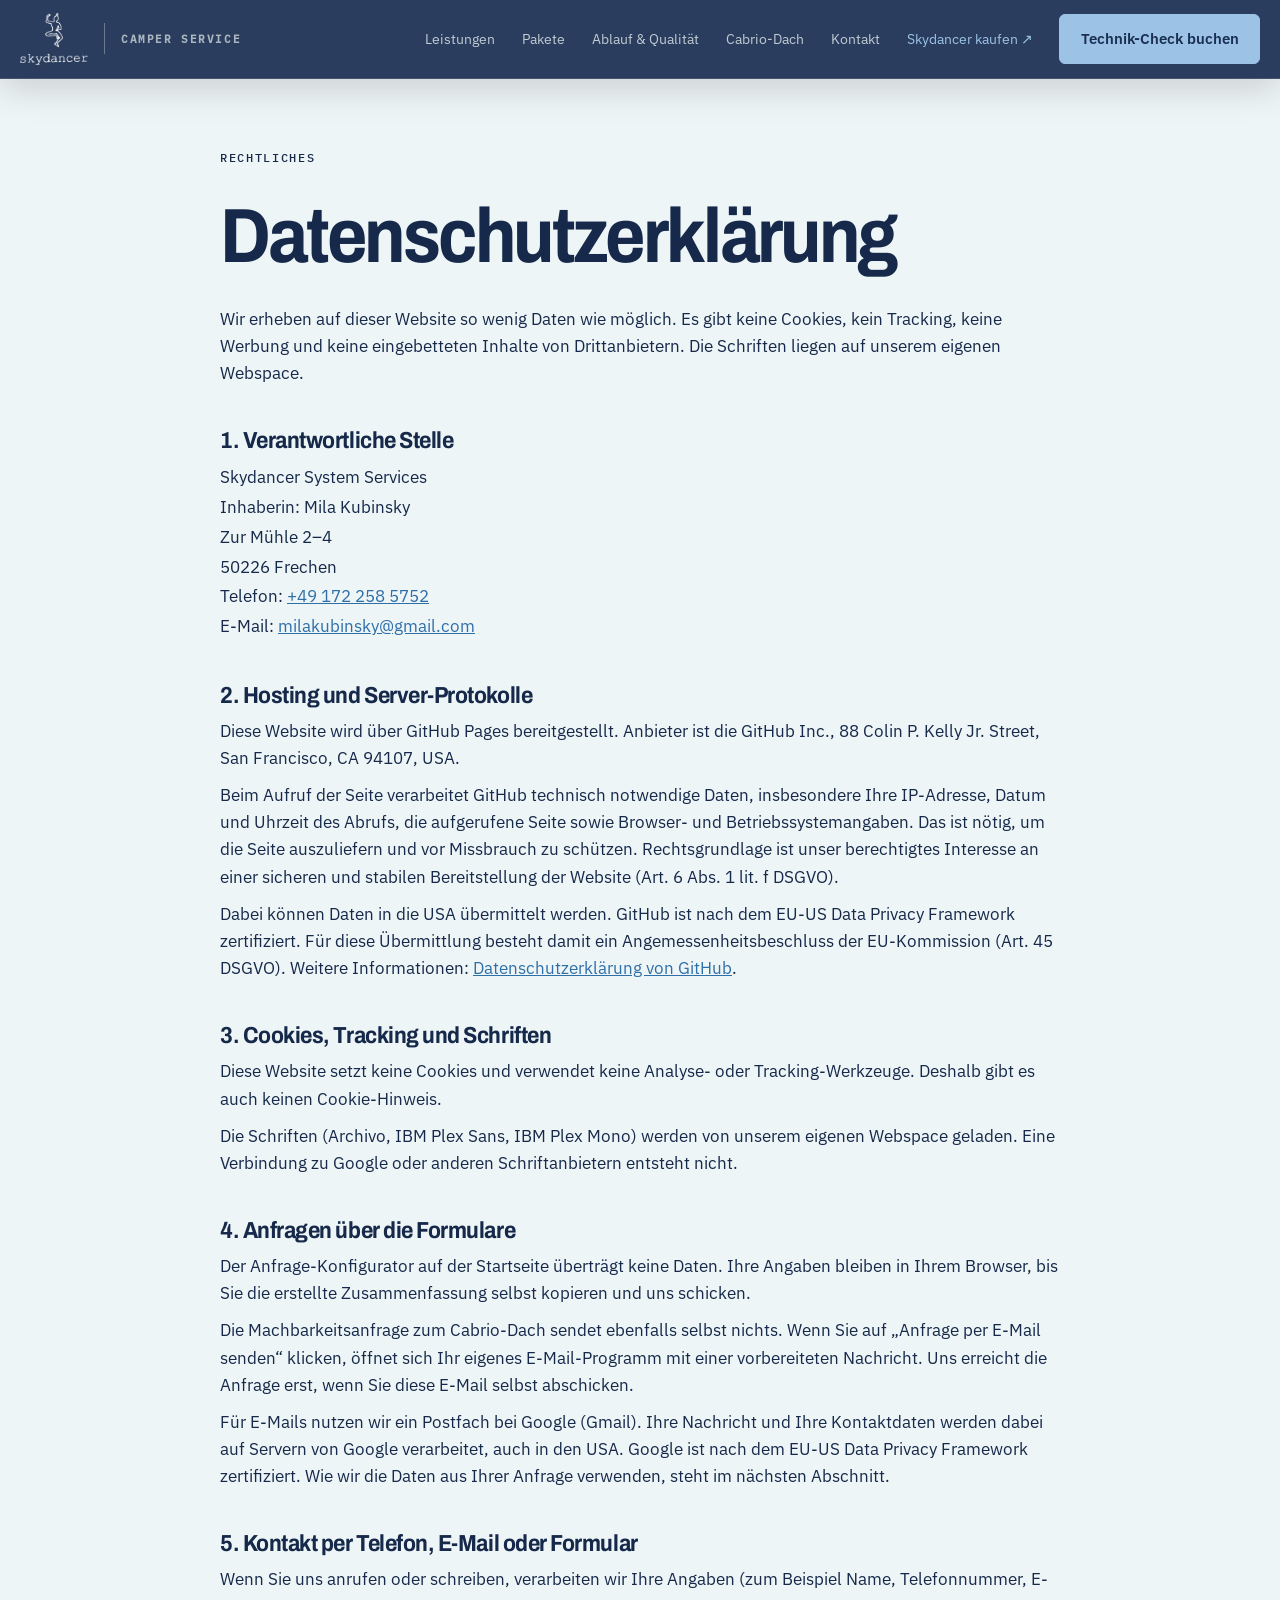
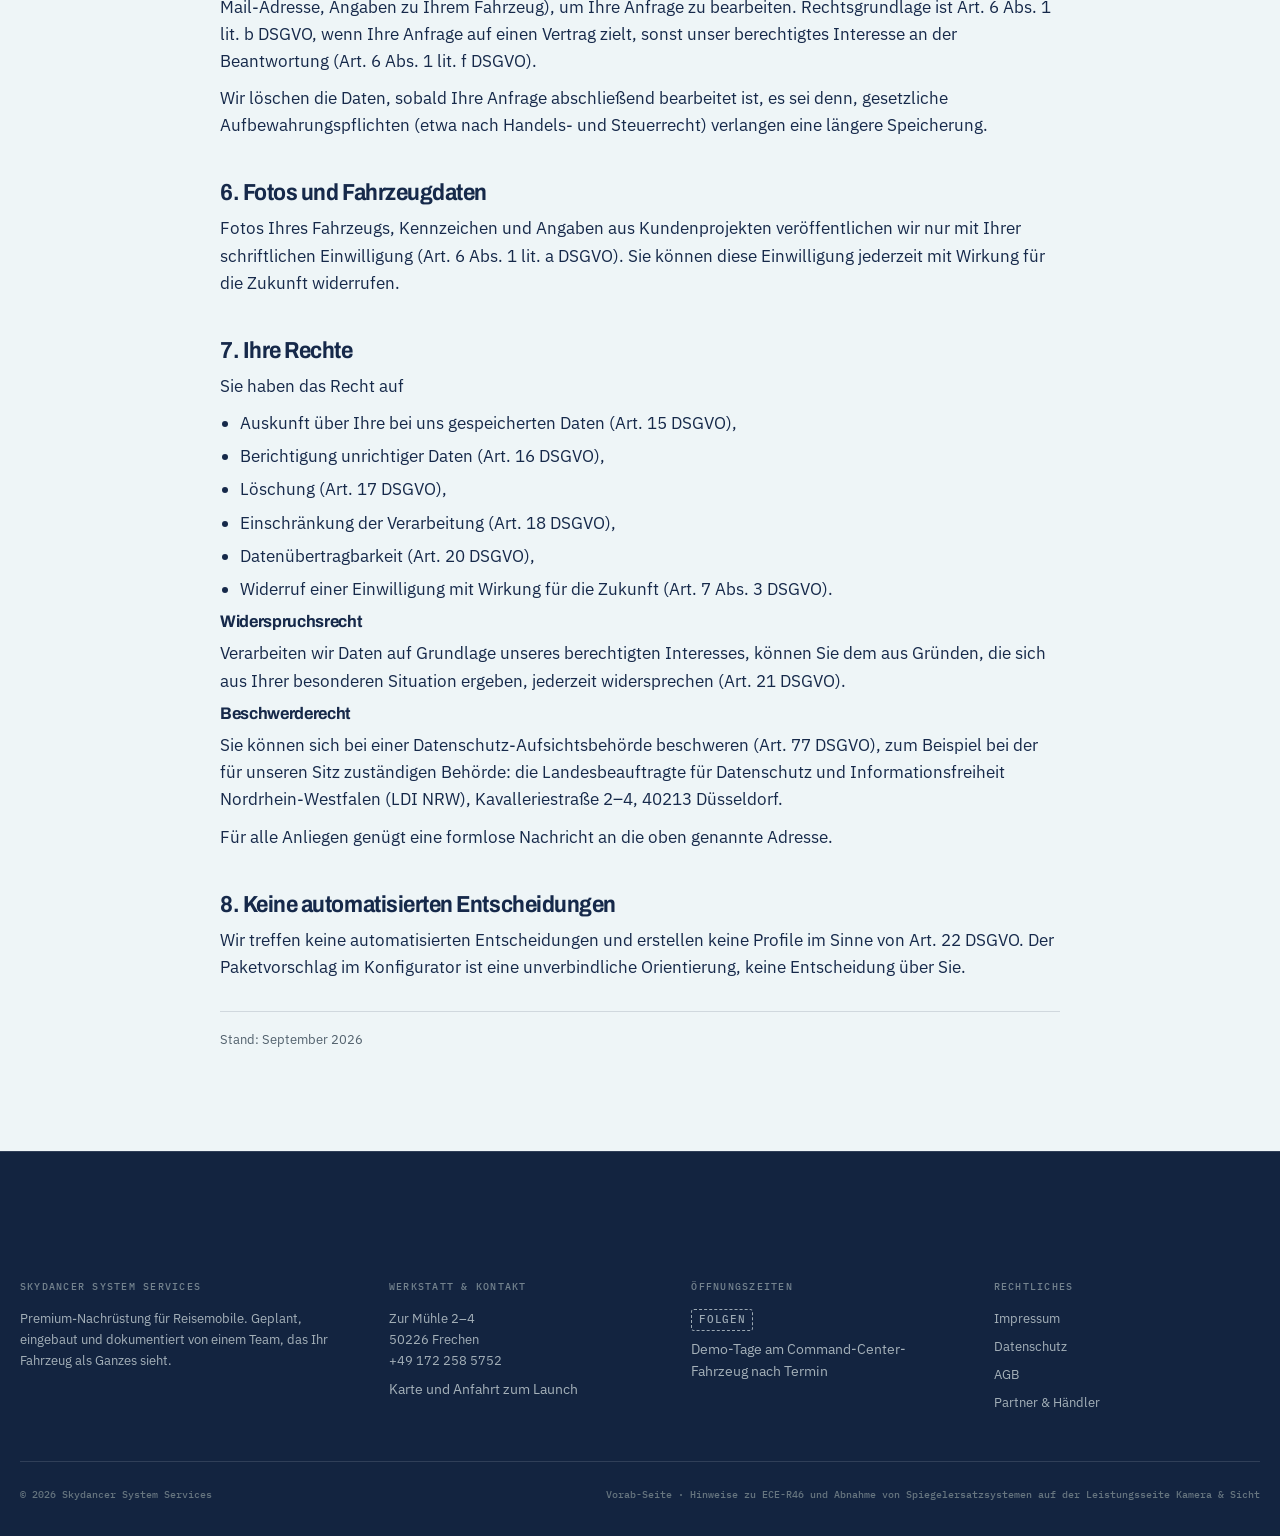
==== commit 93822229: "Impressum und Datenschutz: Inhaberin Mila Kubinsky Co-Authored-By: Claude Opus 5.5 <noreply@anthropi" ====
--- a/datenschutz.html
+++ b/datenschutz.html
@@ -44,7 +44,7 @@
         <h2>1. Verantwortliche Stelle</h2>
         <address>
           Skydancer System Services<br />
-          <span class="ph">Name der Inhaberin</span><br />
+          Inhaberin: Mila Kubinsky<br />
           Zur Mühle 2–4<br />
           50226 Frechen<br />
           Telefon: <a href="tel:+491722585752">+49 172 258 5752</a><br />
